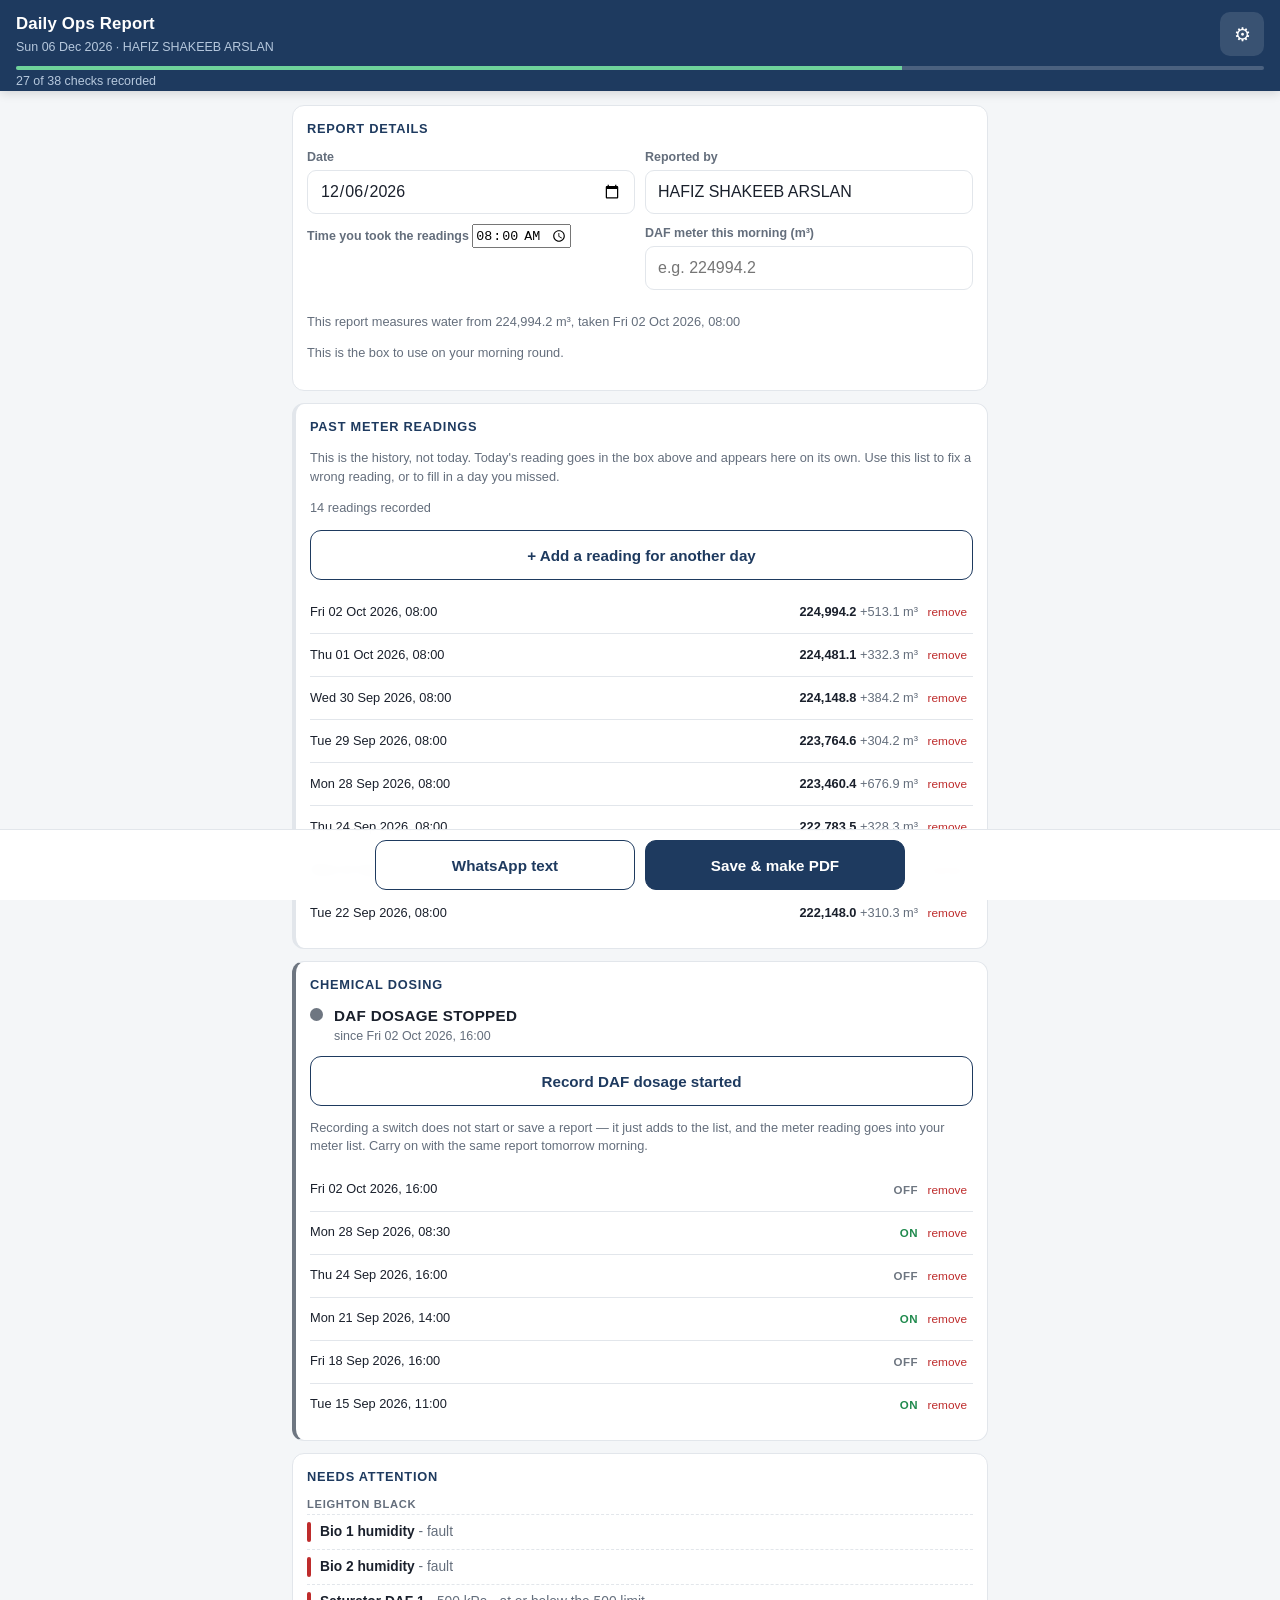
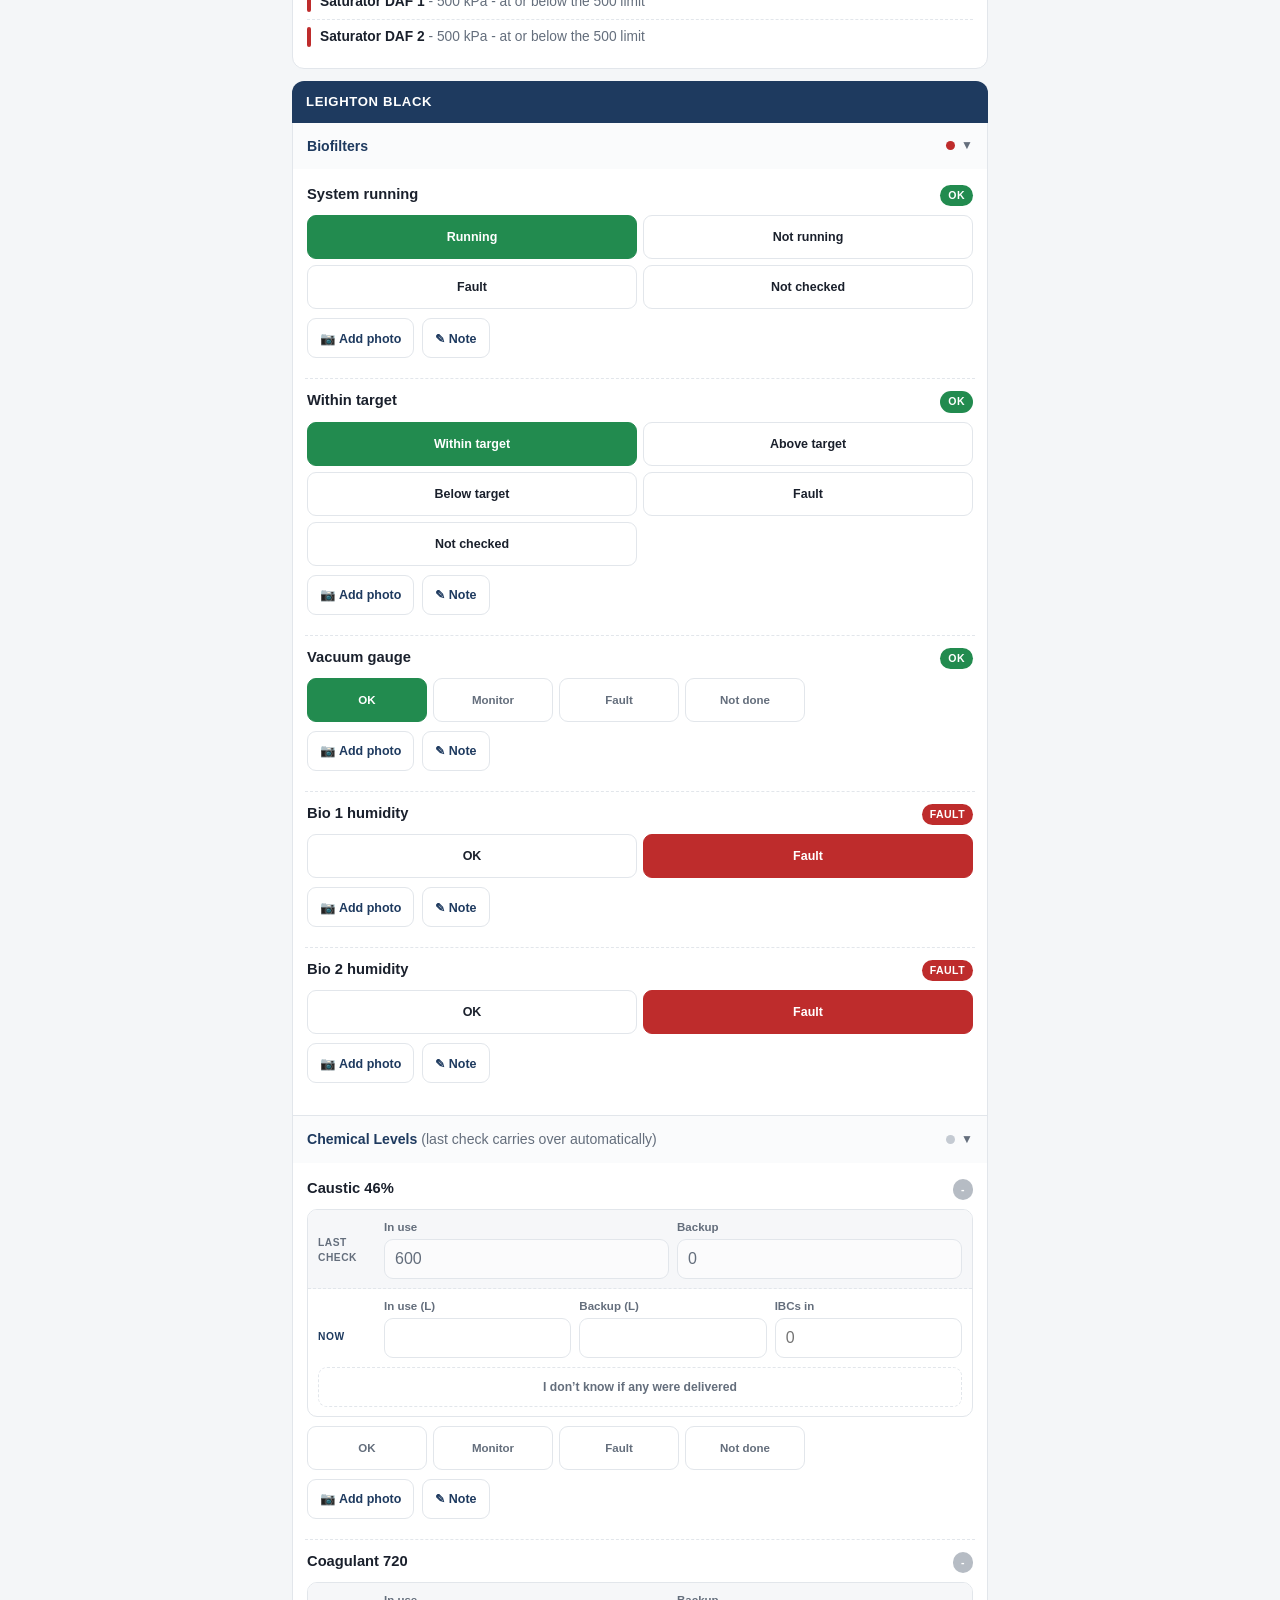
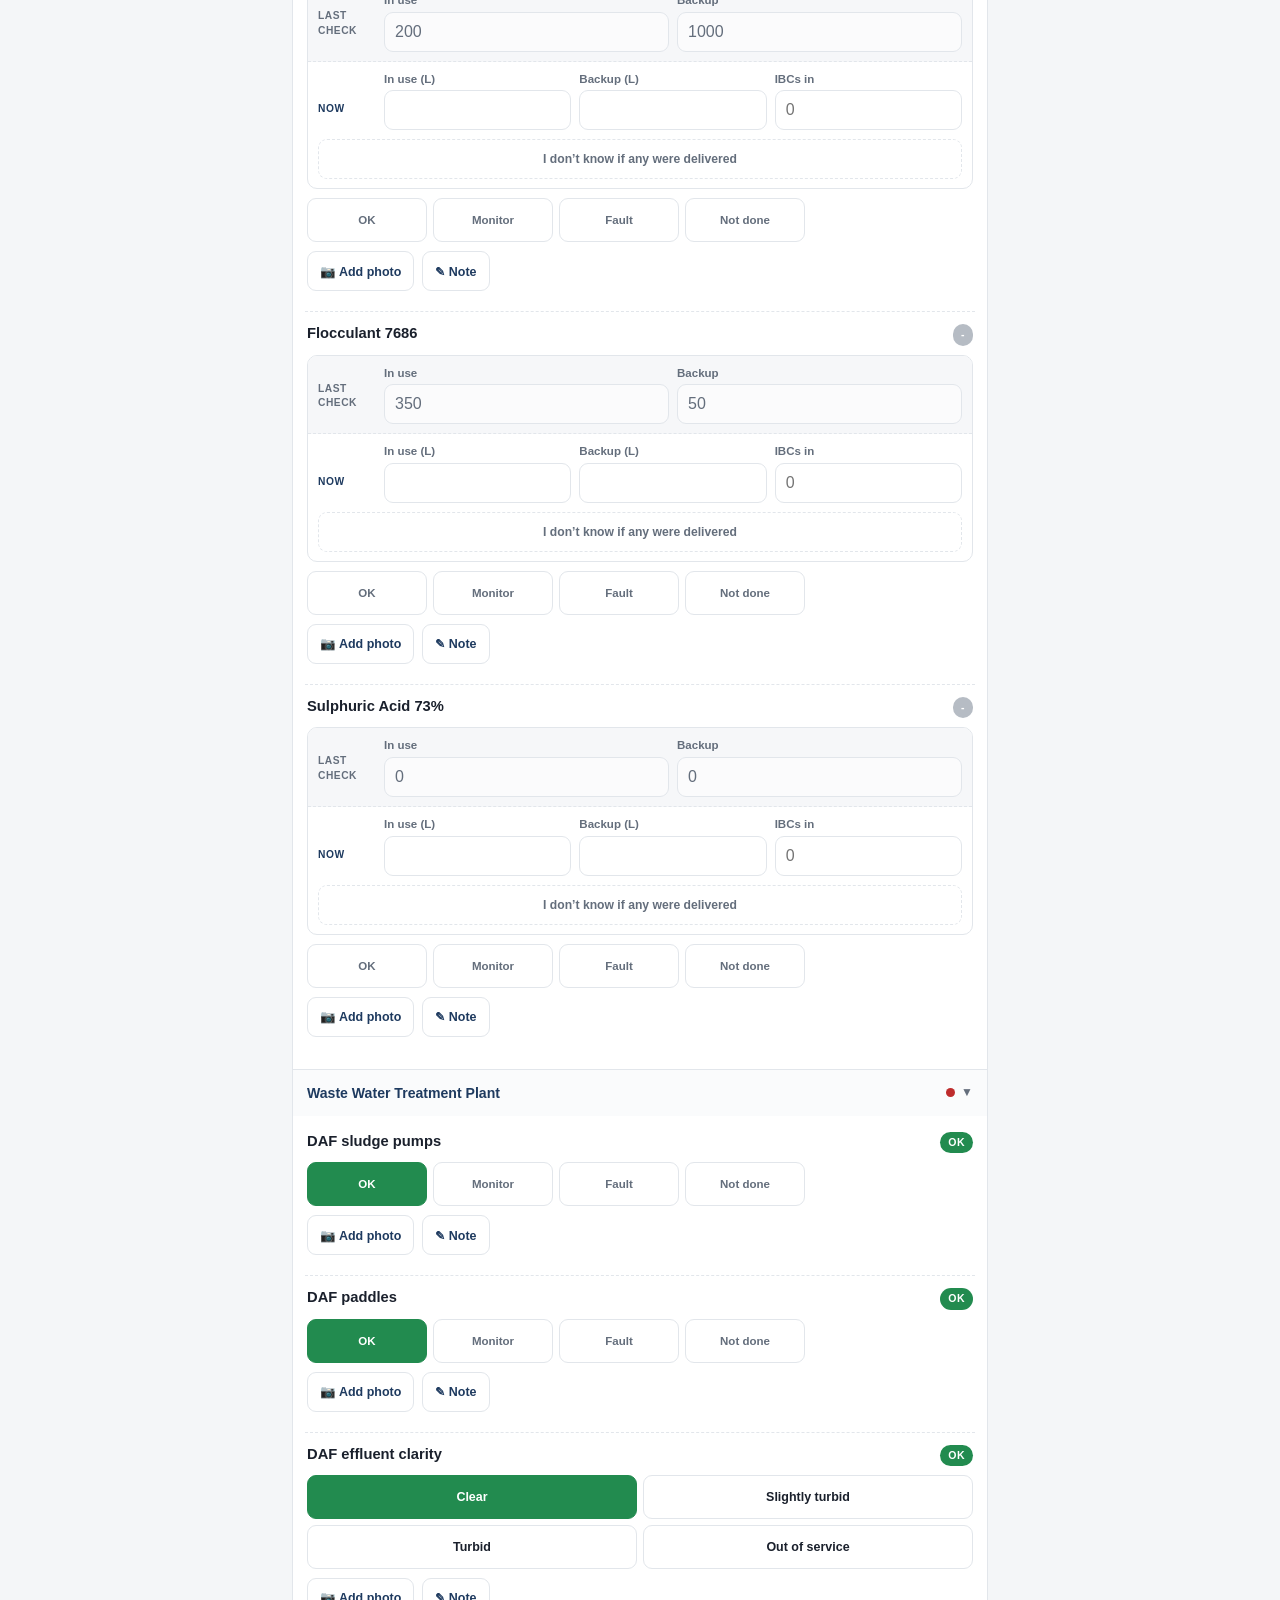
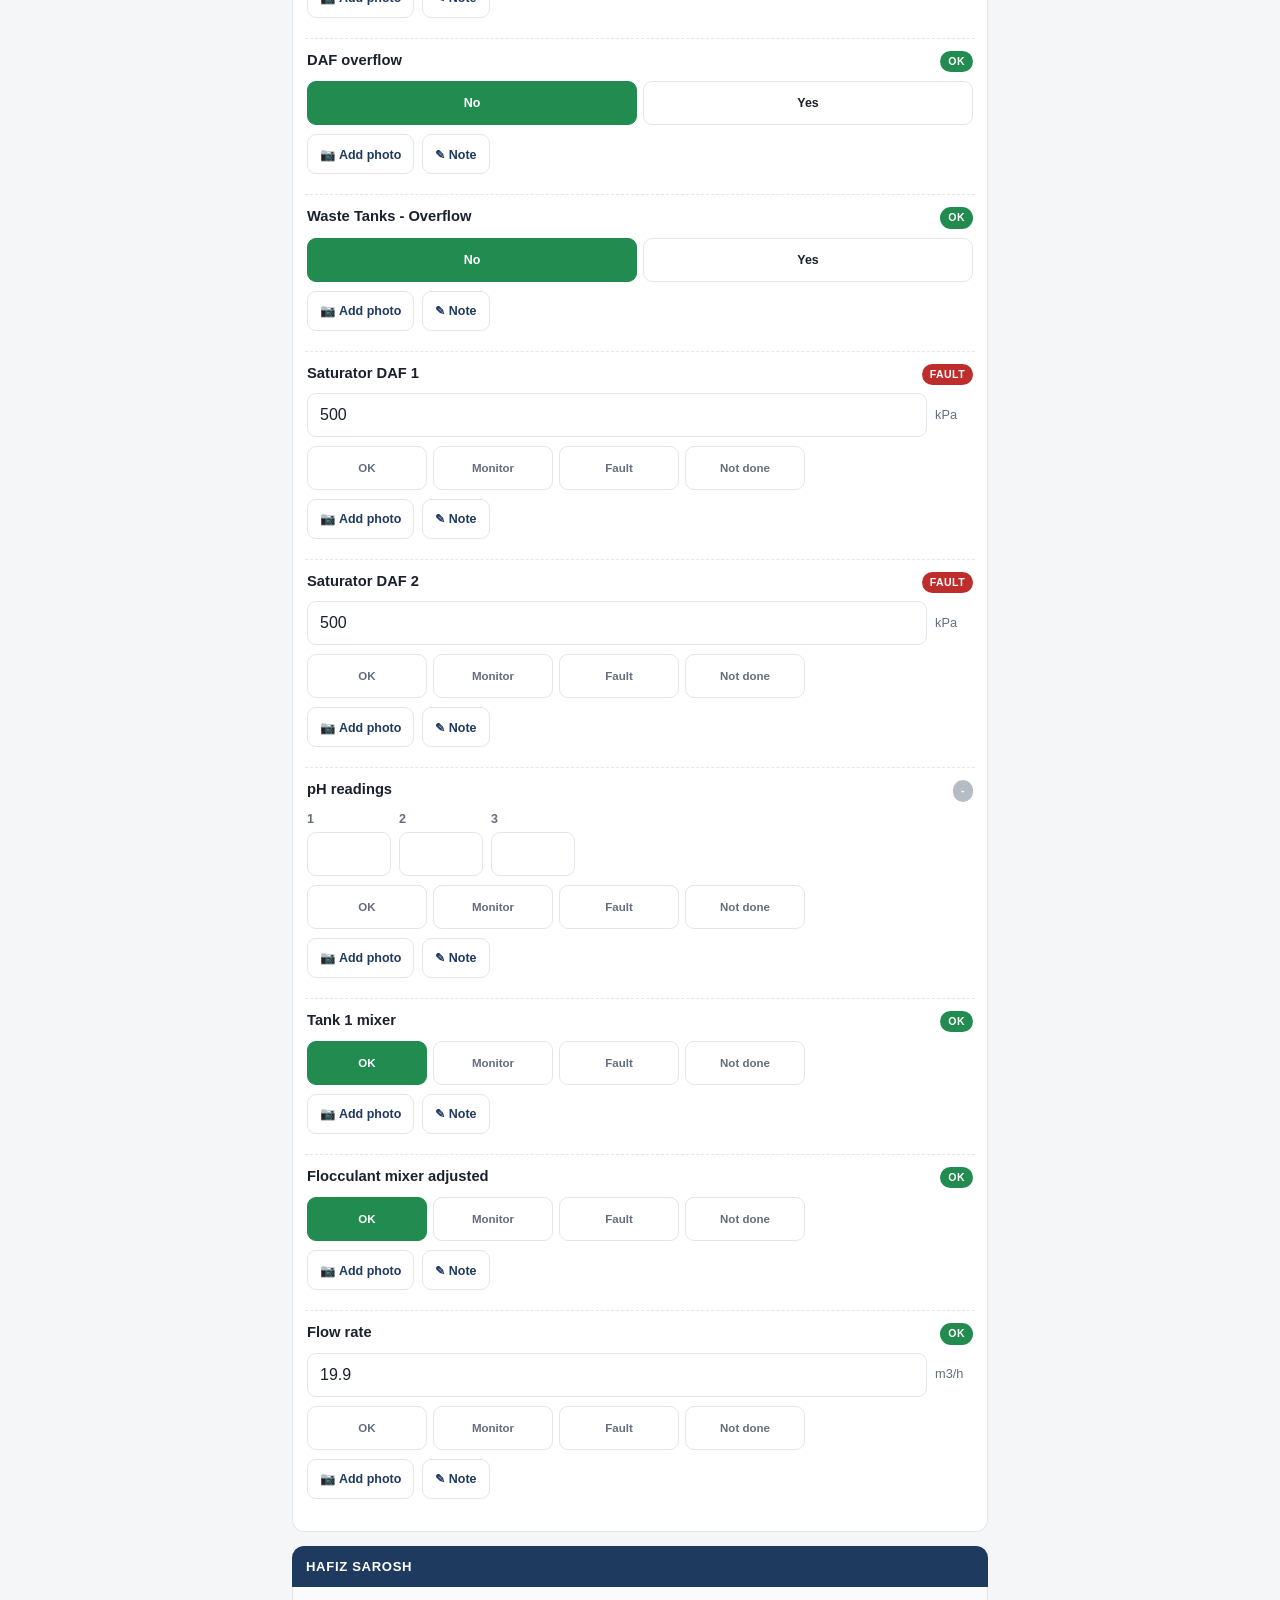
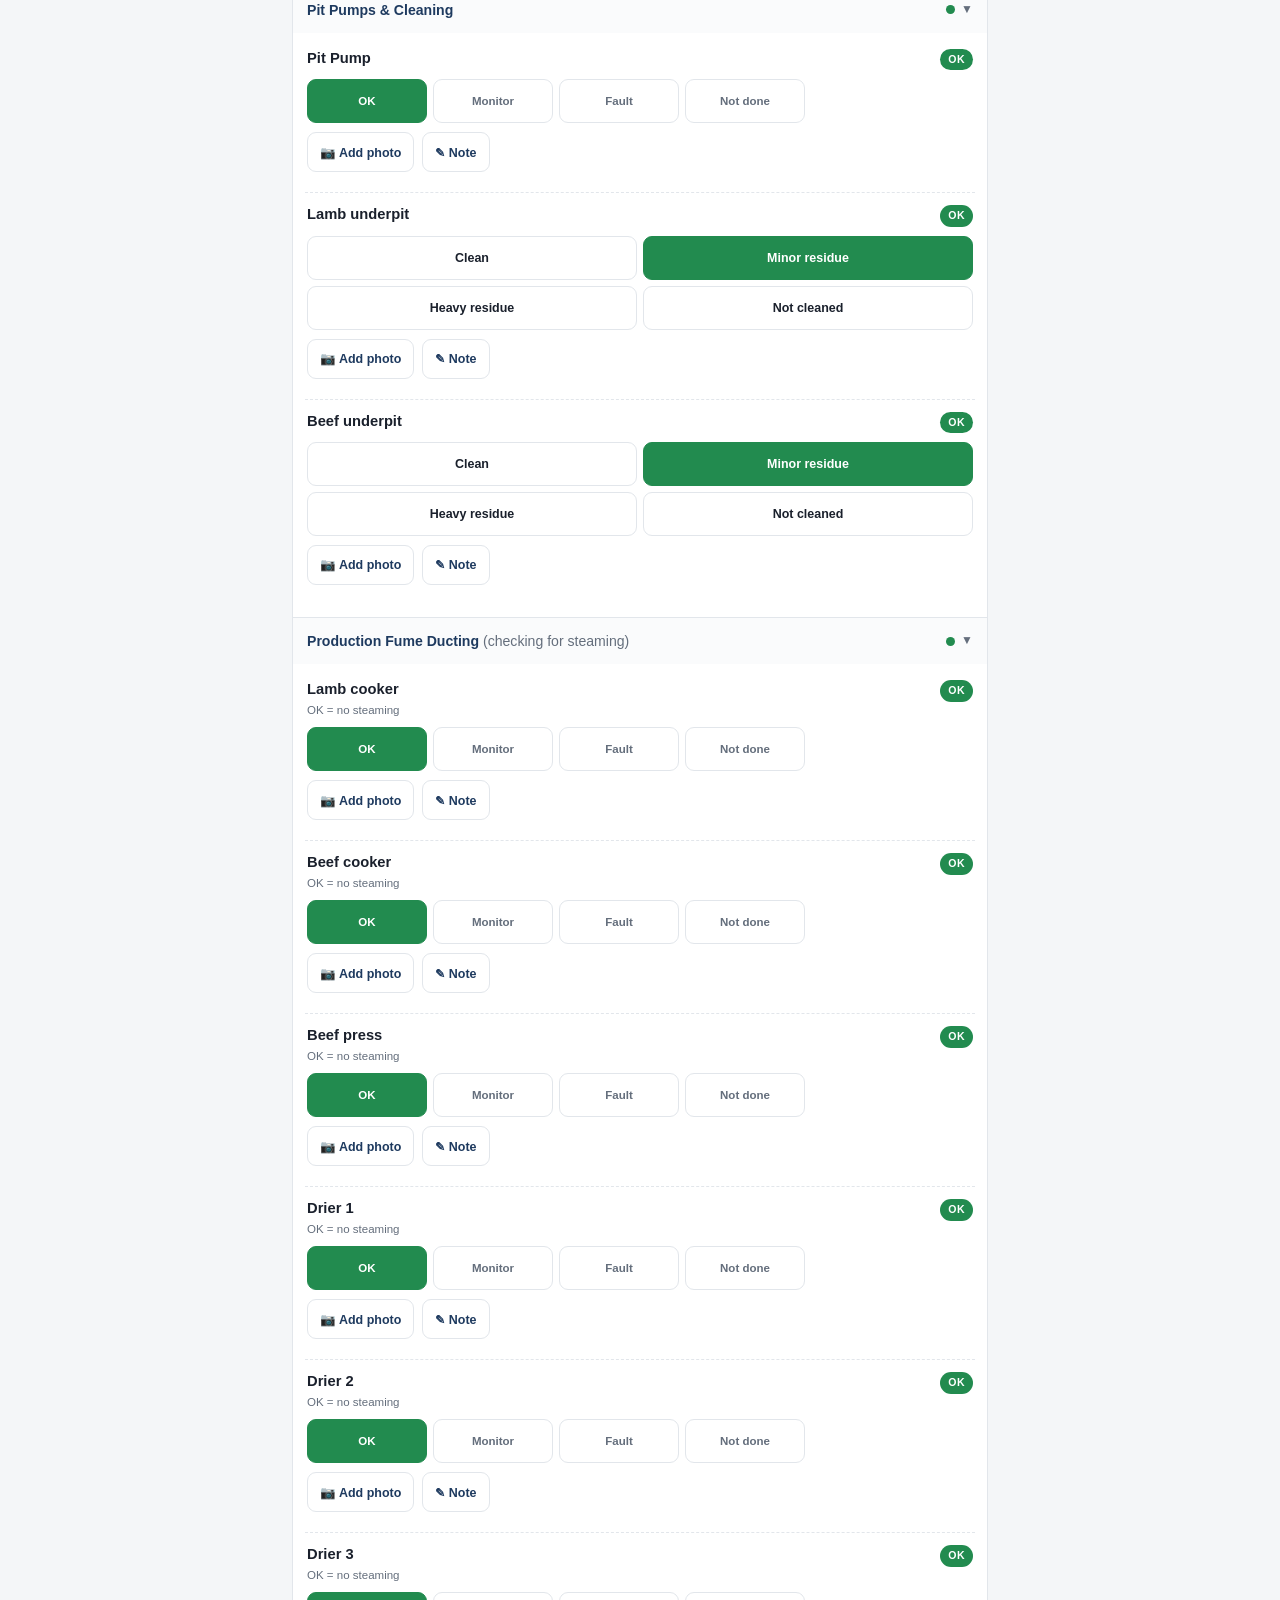
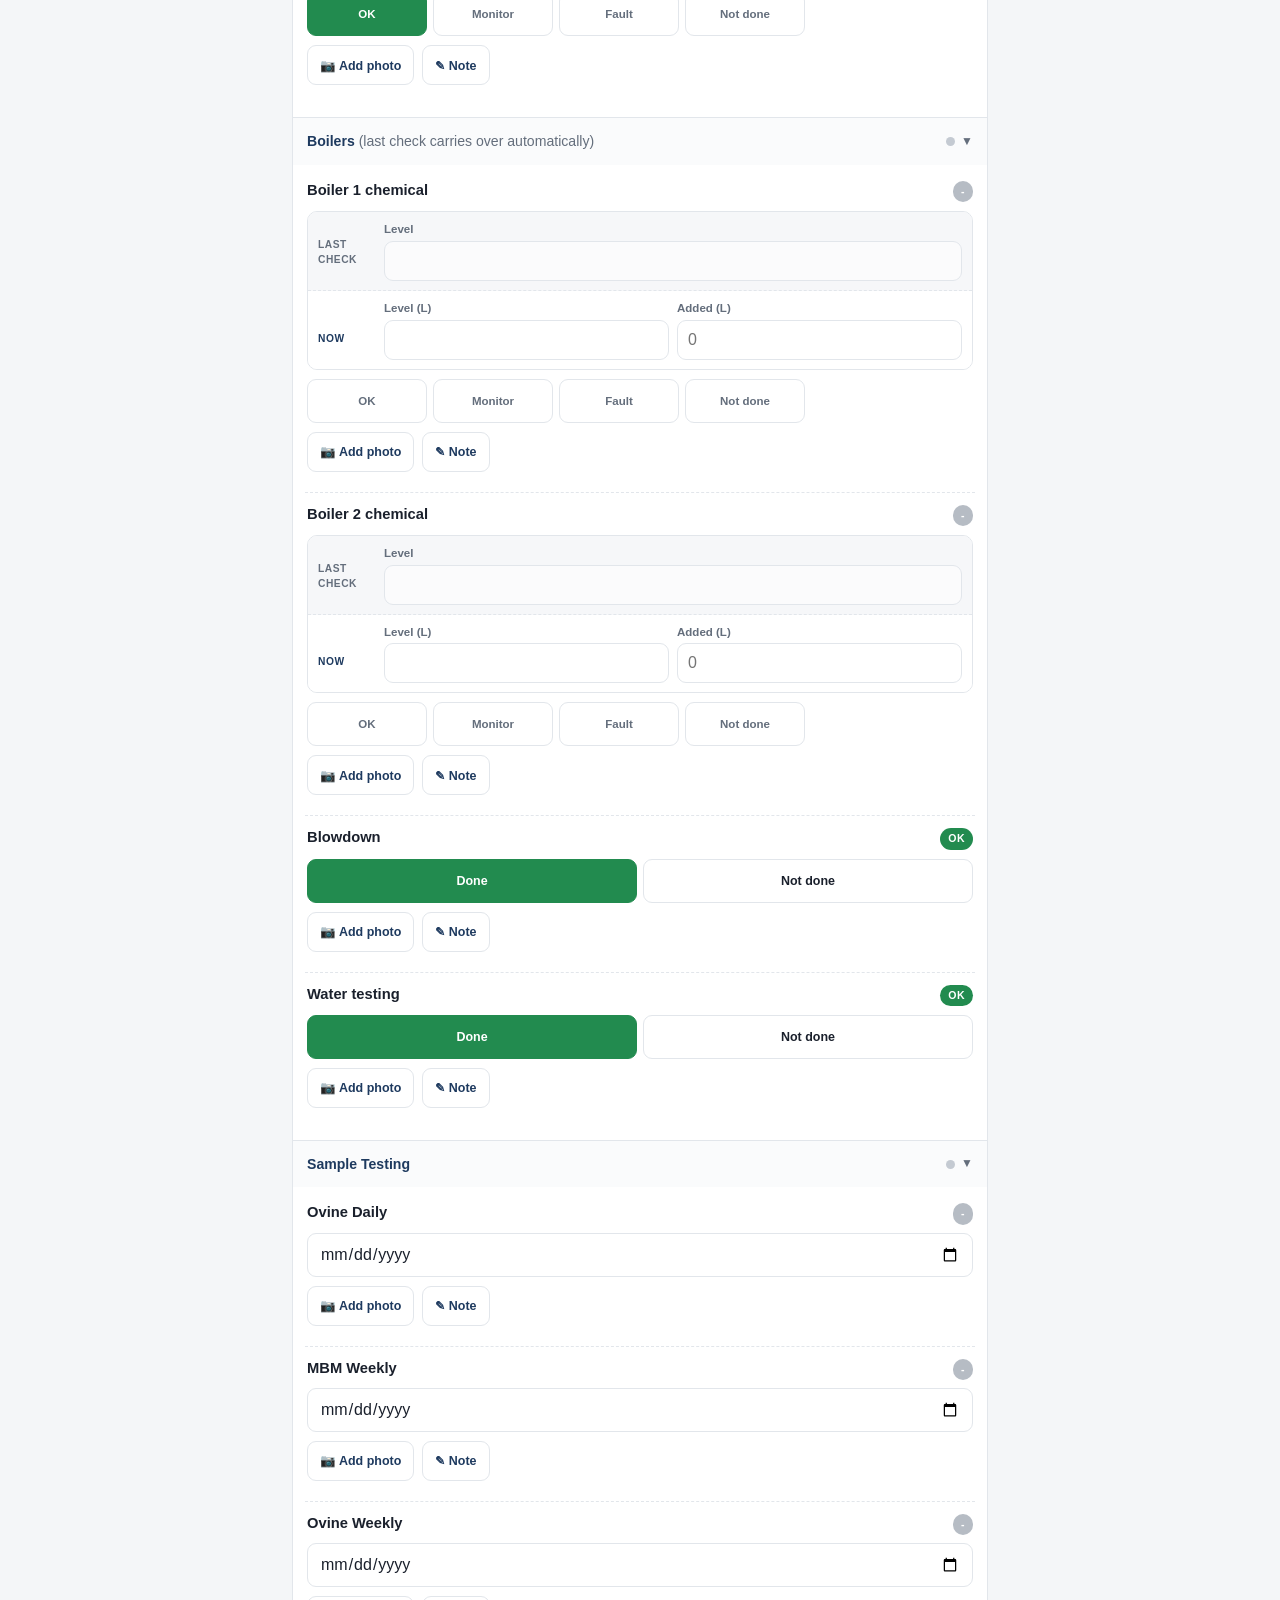
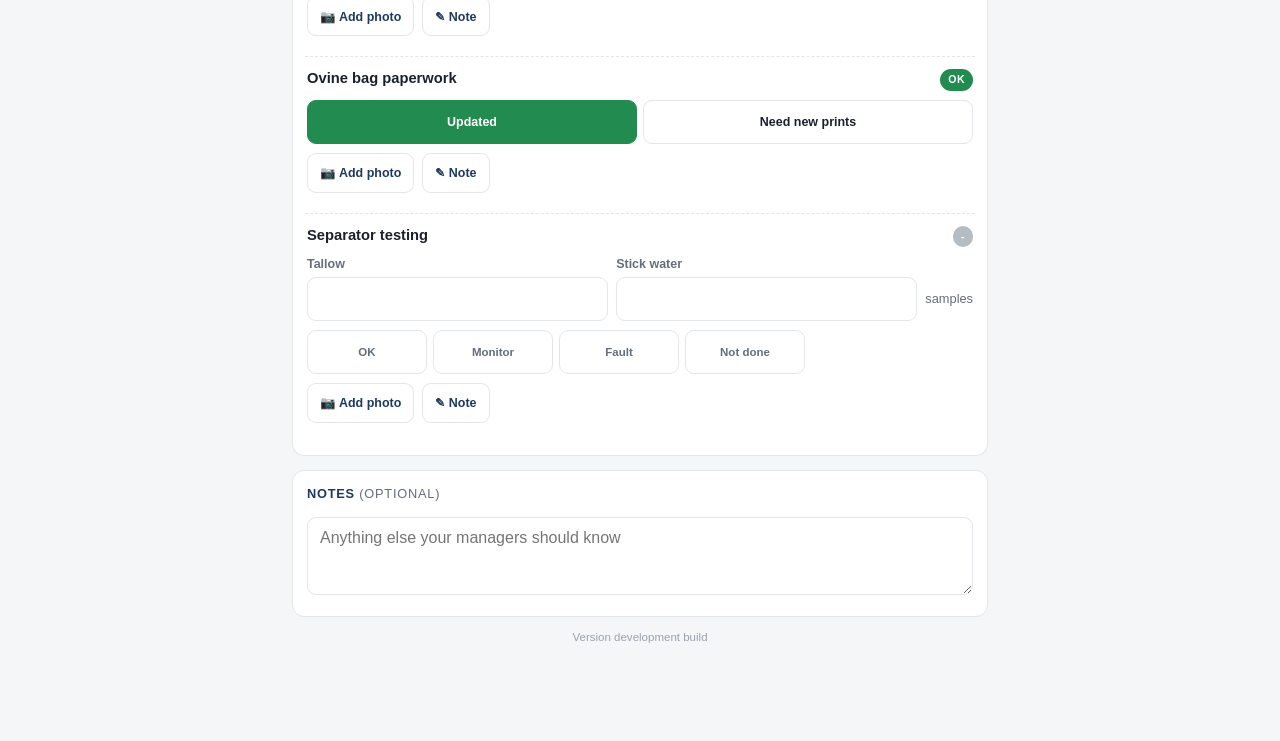
==== www/index.html @ d116b8c8 "Add files via upload" ====
<!DOCTYPE html>
<html lang="en">
<head>
<meta charset="utf-8">
<meta name="viewport" content="width=device-width, initial-scale=1, viewport-fit=cover">
<meta name="theme-color" content="#1e3a5f">
<meta name="build-id" content="__BUILD_ID__">
<title>Daily Ops Report</title>
<link rel="manifest" href="manifest.webmanifest">
<link rel="icon" href="icons/icon-192.png">
<link rel="apple-touch-icon" href="icons/icon-192.png">
<link rel="stylesheet" href="styles.css">
</head>
<body>

<header class="topbar">
  <div class="topbar-row">
    <div>
      <h1>Daily Ops Report</h1>
      <p id="topbarDate">&nbsp;</p>
    </div>
    <button id="btnSettings" class="icon-btn" aria-label="Settings">&#9881;</button>
  </div>
  <div class="progress"><div id="progressFill" class="progress-fill"></div></div>
  <p id="progressLabel" class="progress-label">&nbsp;</p>
</header>

<main>
  <!-- ---------- report details ---------- -->
  <section class="card">
    <h2>Report details</h2>
    <div class="field-grid">
      <label>Date
        <input type="date" id="fDate">
      </label>
      <label>Reported by
        <input type="text" id="fReporter" autocomplete="name">
      </label>
    </div>
    <div class="field-grid">
      <label>Time you took the readings
        <input type="time" id="fReadingTime">
      </label>
      <label>DAF meter this morning (m&sup3;)
        <input type="number" inputmode="decimal" step="any" id="fMeter" placeholder="e.g. 224994.2">
      </label>
    </div>
    <p class="muted small" id="prevMeterNote">&nbsp;</p>
    <p class="muted small">This is the box to use on your morning round.</p>
  </section>

  <!-- ---------- DAF water meter log ---------- -->
  <section class="card dosing-card" id="meterCard">
    <h2>Past meter readings</h2>
    <p class="muted small">
      This is the history, not today. Today's reading goes in the box above and
      appears here on its own. Use this list to fix a wrong reading, or to fill
      in a day you missed.
    </p>
    <p class="muted small" id="meterCount">&nbsp;</p>
    <button type="button" id="btnMeterAdd" class="btn btn-ghost full">+ Add a reading for another day</button>
    <div class="dosing-entry" id="meterEntry" hidden>
      <div class="field-grid">
        <label>Date
          <input type="date" id="meterDate">
        </label>
        <label>Time
          <input type="time" id="meterTime">
        </label>
      </div>
      <label>Meter reading (m&sup3;)
        <input type="number" inputmode="decimal" step="any" id="meterValue" placeholder="e.g. 224994.2">
      </label>
      <p class="muted small" id="meterHint">Pick the day the reading was taken.</p>
      <div class="sheet-foot">
        <button type="button" id="btnMeterCancel" class="tool-btn">Cancel</button>
        <button type="button" id="btnMeterSave" class="btn btn-primary">Save</button>
      </div>
    </div>
    <div class="dosing-list" id="meterList"></div>
  </section>

  <!-- ---------- DAF running log ---------- -->
  <section class="card dosing-card" id="dosingCard">
    <h2>Chemical dosing</h2>
    <div class="dosing-state">
      <span class="dosing-dot" id="dosingDot"></span>
      <div>
        <div class="dosing-now" id="dosingNow">Not logged yet</div>
        <div class="dosing-since muted" id="dosingSince">&nbsp;</div>
      </div>
    </div>
    <button type="button" id="btnDosingToggle" class="btn btn-ghost full">Record DAF dosage started</button>
    <p class="muted small">
      Recording a switch does not start or save a report &mdash; it just adds to
      the list, and the meter reading goes into your meter list. Carry on with
      the same report tomorrow morning.
    </p>
    <div class="dosing-entry" id="dosingEntry" hidden>
      <div class="field-grid">
        <label>Date
          <input type="date" id="dosingDate">
        </label>
        <label>Time
          <input type="time" id="dosingTime">
        </label>
      </div>
      <label>Meter reading at that moment <span class="muted">(optional)</span>
        <input type="number" inputmode="decimal" step="any" id="dosingMeter"
               placeholder="leave blank if you did not note it">
      </label>
      <p class="muted small">If you fill this in it is saved into your meter list above.</p>
      <p class="muted small" id="dosingHint">&nbsp;</p>
      <div class="sheet-foot">
        <button type="button" id="btnDosingCancel" class="tool-btn">Cancel</button>
        <button type="button" id="btnDosingSave" class="btn btn-primary">Save</button>
      </div>
    </div>
    <div class="dosing-list" id="dosingList"></div>
  </section>

  <!-- ---------- live action summary ---------- -->
  <section class="card" id="summaryCard">
    <h2>Needs attention</h2>
    <div id="summaryBody" class="summary-empty">Fill in the checklist below.</div>
  </section>

  <!-- ---------- checklist renders here ---------- -->
  <div id="checklist"></div>

  <section class="card">
    <h2>Notes <span class="muted">(optional)</span></h2>
    <textarea id="fGeneralNote" rows="3" placeholder="Anything else your managers should know"></textarea>
  </section>

  <p class="version-line">Version <span class="js-build-id">dev</span></p>

  <div class="spacer"></div>
</main>

<!-- ---------- sticky action bar ---------- -->
<nav class="actionbar">
  <button id="btnWhatsApp" class="btn btn-ghost">WhatsApp text</button>
  <button id="btnPdf" class="btn btn-primary">Save &amp; make PDF</button>
</nav>

<!-- ---------- settings sheet ---------- -->
<div id="settingsSheet" class="sheet" hidden>
  <div class="sheet-inner">
    <div class="sheet-head">
      <h2>Settings</h2>
      <button class="icon-btn" data-close-sheet>&times;</button>
    </div>

    <h2>New report</h2>
    <p class="muted small">
      Clears everything on screen so you can start again. Your name, site and
      trigger levels are kept, and reports you have already saved are not touched.
    </p>
    <button id="btnNewReport" class="btn btn-ghost full">&#10227; Start a new report</button>

    <hr>
    <h2>Trigger levels</h2>
    <p class="muted small">
      Set the numbers that decide when an item is flagged. Anything at or past the
      <strong>Fault</strong> figure is reported as a fault; anything at or past
      <strong>Monitor</strong> is reported as needing a watch.
    </p>
    <div id="thresholdForm"></div>
    <div class="sheet-foot">
      <button id="btnResetThresholds" class="btn btn-ghost">Reset to defaults</button>
      <button class="btn btn-primary" data-close-sheet>Done</button>
    </div>
    <hr>
    <h2>Average usage</h2>
    <p class="muted small">
      How far back to look when working out average daily use. Reports older than
      this are ignored. Because a report can cover several days &mdash; a weekend
      or a few days off &mdash; the average may end up covering slightly more days
      than this number.
    </p>
    <label>Look back this many days
      <input type="number" id="fAvgWindow" inputmode="numeric" step="1" min="1" placeholder="14">
    </label>

    <hr>
    <h2>Backup &amp; moving between devices</h2>
    <p class="muted small">
      Each device keeps its own copy &mdash; your phone and your PC do not talk to
      each other. Save a backup file here and load it on the other device to bring
      them together. Readings and dosing times from both are combined; where the
      same morning exists on both, the one saved later is kept. Photos are not
      included.
    </p>
    <p class="muted small">
      <strong>This is also your only backup.</strong> Save one now and again &mdash;
      if the phone is lost or cleared, everything goes with it.
    </p>
    <div class="sheet-foot">
      <button id="btnBackupExport" class="btn btn-ghost">Save a backup</button>
      <button id="btnBackupImport" class="btn btn-ghost">Load a backup</button>
    </div>
    <input type="file" id="backupInput" accept=".json,application/json" hidden>

    <hr>
    <h2>App version</h2>
    <p class="muted small">
      Running version <span class="js-build-id">dev</span>. If the version here does not
      match what you uploaded, tap below &mdash; the phone can hold on to the old
      copy otherwise.
    </p>
    <button id="btnCheckUpdate" class="btn btn-ghost full">&#10227; Check for an update</button>

    <hr>
    <h2>Where the water speed comes from</h2>
    <p class="muted small">
      The speed is averaged over past days where the dosing ran right through
      the whole period between two meter readings. Only those days can be
      measured exactly, so only those are used.
    </p>
    <div id="flowDetail"></div>

    <hr>
    <h2>Every dosing entry</h2>
    <p class="muted small">
      The full list, newest first. An extra entry in the middle of a day stops
      that day counting towards the speed above. Remove any wrong ones from the
      Chemical dosing card on the main screen.
    </p>
    <div id="dosingAudit"></div>
    <p class="muted small">
      Deleting <strong>every</strong> entry and reopening the app brings back the
      seven times recorded on paper.
    </p>

    <hr>
    <h2>Recorded readings and reports</h2>
    <p class="muted small">
      Puts back everything written down before the app existed &mdash; the meter
      readings <em>and</em> the reports for 11 Sep to 2 Oct 2026. Use this if the
      water speed looks wrong, or if the panel above says
      <strong>meter reading missing</strong> for any of those days. Anything
      saved for those dates is replaced; other dates are untouched.
    </p>
    <button id="btnMeterRestore" class="btn btn-ghost full">&#10227; Put back the recorded readings and reports</button>

    <hr>
    <h2>Saved reports</h2>
    <div id="historyList" class="history"></div>
    <hr>
    <h2>Company name</h2>
    <input type="text" id="fSite" placeholder="Shown in the PDF header">

    <hr>
    <h2>Report number prefix</h2>
    <p class="muted small">Used for the reference on each report, e.g. ATP-DOR-2026-09-28.</p>
    <input type="text" id="fPrefix" placeholder="ATP-DOR">

    <hr>
    <h2>Company logo</h2>
    <p class="muted small">Appears at the top of every PDF. Pick it once and it is remembered.</p>
    <div class="logo-row">
      <div class="logo-preview" id="logoPreview"><span class="muted small">No logo</span></div>
      <div class="logo-actions">
        <button type="button" id="btnLogoPick" class="tool-btn">Choose image</button>
        <button type="button" id="btnLogoClear" class="tool-btn">Remove</button>
      </div>
    </div>
    <input type="file" accept="image/*" id="logoInput" hidden>

    <hr>
    <h2>About</h2>
    <p class="muted small">
      Version <strong class="js-build-id">dev</strong><br>
      If you have just uploaded an update and this number has not changed, use
      <strong>Check for an update</strong> above.
    </p>
  </div>
</div>

<!-- ---------- whatsapp sheet ---------- -->
<div id="waSheet" class="sheet" hidden>
  <div class="sheet-inner">
    <div class="sheet-head">
      <h2>WhatsApp messages</h2>
      <button class="icon-btn" data-close-sheet>&times;</button>
    </div>
    <p class="muted small">Send these as two separate messages so neither gets cut off by
      &ldquo;Read more&rdquo;.</p>
    <div id="waBody"></div>
  </div>
</div>

<div id="toast" class="toast" hidden></div>

<script src="config.js"></script>
<script src="pdf.js"></script>
<script src="report.js"></script>
<script src="app.js"></script>
</body>
</html>
---- www/styles.css ----
:root {
  --navy: #1e3a5f;
  --navy-dark: #162d4a;
  --ink: #1a202c;
  --slate: #646e7c;
  --line: #e2e6eb;
  --bg: #f4f6f8;
  --card: #ffffff;
  --ok: #228b4f;
  --watch: #c98a04;
  --fault: #be2c2c;
  --todo: #6e7681;
  --radius: 12px;
  --tap: 44px;
}

* { box-sizing: border-box; -webkit-tap-highlight-color: transparent; }

html, body {
  margin: 0;
  background: var(--bg);
  color: var(--ink);
  font-family: -apple-system, BlinkMacSystemFont, "Segoe UI", Roboto, "Helvetica Neue", Arial, sans-serif;
  font-size: 16px;
  line-height: 1.45;
}

/* ---------------- top bar ---------------- */
.topbar {
  position: sticky;
  top: 0;
  z-index: 40;
  background: var(--navy);
  color: #fff;
  padding: calc(env(safe-area-inset-top, 0px) + 12px) 16px 0;
  box-shadow: 0 2px 10px rgba(0,0,0,.14);
}
.topbar-row { display: flex; align-items: flex-start; justify-content: space-between; gap: 12px; }
.topbar h1 { margin: 0; font-size: 1.05rem; font-weight: 700; letter-spacing: .01em; }
.topbar p { margin: 2px 0 0; font-size: .78rem; color: #b6c8dd; }

.icon-btn {
  background: rgba(255,255,255,.12);
  border: 0;
  color: #fff;
  width: var(--tap);
  height: var(--tap);
  min-width: var(--tap);
  border-radius: 10px;
  font-size: 1.2rem;
  cursor: pointer;
}
.icon-btn:active { background: rgba(255,255,255,.24); }

.progress { height: 4px; background: rgba(255,255,255,.2); border-radius: 3px; margin-top: 10px; overflow: hidden; }
.progress-fill { height: 100%; width: 0; background: #6fd39b; transition: width .25s ease; }
.progress-label { margin: 4px 0 8px; font-size: .7rem; color: #b6c8dd; }

/* ---------------- layout ---------------- */
main { padding: 14px 12px 0; max-width: 720px; margin: 0 auto; }
.spacer { height: 96px; }

.card {
  background: var(--card);
  border: 1px solid var(--line);
  border-radius: var(--radius);
  padding: 14px;
  margin-bottom: 12px;
}
.card > h2 {
  margin: 0 0 10px;
  font-size: .8rem;
  text-transform: uppercase;
  letter-spacing: .06em;
  color: var(--navy);
  font-weight: 700;
}
.muted { color: var(--slate); font-weight: 400; }
.small { font-size: .8rem; }

label { display: block; font-size: .78rem; color: var(--slate); font-weight: 600; margin-bottom: 10px; }
input[type=text], input[type=date], input[type=number], select, textarea {
  width: 100%;
  margin-top: 4px;
  padding: 11px 12px;
  border: 1px solid var(--line);
  border-radius: 9px;
  font-size: 1rem;
  font-family: inherit;
  color: var(--ink);
  background: #fff;
  min-height: var(--tap);
}
textarea { min-height: 72px; resize: vertical; }
input:focus, select:focus, textarea:focus { outline: 2px solid #9db8d8; outline-offset: 1px; border-color: var(--navy); }
.field-grid { display: grid; grid-template-columns: 1fr 1fr; gap: 10px; }

/* ---------------- section / group ---------------- */
.section-head {
  background: var(--navy);
  color: #fff;
  border-radius: var(--radius) var(--radius) 0 0;
  padding: 11px 14px;
  font-size: .82rem;
  font-weight: 700;
  letter-spacing: .05em;
  text-transform: uppercase;
  margin-top: 4px;
}
.section-body {
  background: var(--card);
  border: 1px solid var(--line);
  border-top: 0;
  border-radius: 0 0 var(--radius) var(--radius);
  margin-bottom: 14px;
  overflow: hidden;
}
.group { border-top: 1px solid var(--line); }
.group:first-child { border-top: 0; }
.group-head {
  width: 100%;
  display: flex;
  align-items: center;
  justify-content: space-between;
  gap: 10px;
  background: #fafbfc;
  border: 0;
  padding: 13px 14px;
  font: inherit;
  font-weight: 700;
  font-size: .88rem;
  color: var(--navy);
  text-align: left;
  cursor: pointer;
  min-height: var(--tap);
}
.group-head .chev { color: var(--slate); font-size: .75rem; }
.group-meta { display: flex; align-items: center; gap: 6px; }
.dot { width: 9px; height: 9px; border-radius: 50%; display: inline-block; }
.dot.ok { background: var(--ok); }
.dot.watch { background: var(--watch); }
.dot.fault { background: var(--fault); }
.dot.todo, .dot.blank { background: #c4cad2; }
.group-items { padding: 4px 12px 12px; }
.group[data-collapsed="true"] .group-items { display: none; }

/* ---------------- item row ---------------- */
.item { padding: 11px 2px; border-top: 1px dashed var(--line); }
.item:first-child { border-top: 0; }
.item-top { display: flex; align-items: baseline; justify-content: space-between; gap: 10px; }
.item-label { font-size: .92rem; font-weight: 600; }
.item-hint { font-size: .72rem; color: var(--slate); margin-top: 1px; }
.item-value { font-size: .78rem; color: var(--slate); white-space: nowrap; }

.statusrow { display: grid; grid-template-columns: repeat(4, 1fr); gap: 6px; margin-top: 9px; }
.sbtn {
  border: 1.5px solid var(--line);
  background: #fff;
  border-radius: 9px;
  padding: 9px 2px;
  font-size: .72rem;
  font-weight: 700;
  color: var(--slate);
  cursor: pointer;
  min-height: var(--tap);
  font-family: inherit;
}
.sbtn[aria-pressed="true"].ok    { background: var(--ok);    border-color: var(--ok);    color: #fff; }
.sbtn[aria-pressed="true"].watch { background: var(--watch); border-color: var(--watch); color: #fff; }
.sbtn[aria-pressed="true"].fault { background: var(--fault); border-color: var(--fault); color: #fff; }
.sbtn[aria-pressed="true"].todo  { background: var(--todo);  border-color: var(--todo);  color: #fff; }

.numrow { display: flex; gap: 8px; margin-top: 8px; align-items: center; }
.numrow input { margin-top: 0; }
.numrow .unit { font-size: .8rem; color: var(--slate); min-width: 38px; }
.pairgrid { display: grid; grid-template-columns: 1fr 1fr; gap: 8px; margin-top: 8px; }
.pairgrid.with-ibc { grid-template-columns: 1fr 1fr .72fr; }
.pairgrid label { margin-bottom: 0; }

/* yesterday / today tank levels */
.stockblock { margin-top: 9px; border: 1px solid var(--line); border-radius: 10px; overflow: hidden; }
.stockrow { display: flex; gap: 8px; align-items: flex-end; padding: 9px 10px; }
.stockrow.yesterday { background: #f6f7f9; border-bottom: 1px dashed var(--line); }
.stockrow.today { background: #fff; }
.stockrow label { margin-bottom: 0; flex: 1 1 0; min-width: 0; font-size: .72rem; }
.stockrow input { margin-top: 3px; padding: 9px 10px; min-height: 40px; }
.stockrow.yesterday input { background: #fbfbfc; color: var(--slate); }
.stocktag {
  flex: 0 0 58px;
  font-size: .64rem;
  font-weight: 800;
  letter-spacing: .05em;
  text-transform: uppercase;
  color: var(--slate);
  padding-bottom: 13px;
}
.stockrow.today .stocktag { color: var(--navy); }

/* company logo picker */
.logo-row { display: flex; gap: 12px; align-items: center; margin-top: 8px; }
.logo-preview {
  width: 84px; height: 84px;
  border: 1px solid var(--line);
  border-radius: 10px;
  background: #fff;
  display: flex; align-items: center; justify-content: center;
  overflow: hidden;
  flex: 0 0 84px;
}
.logo-preview img { max-width: 100%; max-height: 100%; object-fit: contain; }
.logo-actions { display: flex; flex-direction: column; gap: 8px; }

/* several small readings on one line (pH 1/2/3, separator counts) */
.multirow { display: flex; gap: 8px; margin-top: 8px; align-items: flex-end; flex-wrap: wrap; }
.multirow label { margin-bottom: 0; flex: 1 1 0; min-width: 62px; }
.multirow.narrow label { flex: 0 1 84px; }
.multirow .unit { font-size: .8rem; color: var(--slate); padding-bottom: 12px; }

/* the stock sum, shown the same way it prints on the PDF */
.usage { margin-top: 9px; }
.sumbox {
  background: #eef4fb;
  border: 1px solid #b0c6dd;
  border-radius: 10px;
  padding: 10px 12px;
  color: #17365d;
}
.sumrow { display: flex; justify-content: space-between; gap: 10px; align-items: baseline; padding: 3px 0; font-size: .84rem; }
.sumrow em { font-style: normal; color: #5c7a9e; font-size: .78rem; }
.sumrow strong { font-variant-numeric: tabular-nums; }
.sumrow.total {
  border-top: 1px solid #b0c6dd;
  margin-top: 5px;
  padding-top: 7px;
  font-size: .95rem;
  font-weight: 700;
}
.sumrow.total strong { font-size: 1.02rem; }
.sumfoot { margin-top: 6px; font-size: .76rem; color: #4c6a8e; }

/* "I don't know if any were delivered" */
.stockrow.unsure { padding-top: 0; }
.unsure-btn {
  width: 100%;
  border: 1.5px dashed var(--line);
  background: #fff;
  border-radius: 9px;
  padding: 9px 10px;
  font-size: .76rem;
  font-weight: 600;
  color: var(--slate);
  font-family: inherit;
  cursor: pointer;
  min-height: 40px;
}
.unsure-btn[aria-pressed="true"] {
  background: #fff8e6;
  border-color: var(--watch);
  border-style: solid;
  color: #8a6100;
}

/* named options, e.g. clarity and cleanliness grades */
.choicerow { display: grid; grid-template-columns: 1fr 1fr; gap: 6px; margin-top: 9px; }
.cbtn {
  border: 1.5px solid var(--line);
  background: #fff;
  border-radius: 9px;
  padding: 9px 6px;
  font-size: .78rem;
  font-weight: 600;
  color: var(--ink);
  cursor: pointer;
  min-height: var(--tap);
  font-family: inherit;
  text-align: center;
}
.cbtn[aria-pressed="true"] { color: #fff; font-weight: 700; }
.cbtn[aria-pressed="true"].ok    { background: var(--ok);    border-color: var(--ok); }
.cbtn[aria-pressed="true"].watch { background: var(--watch); border-color: var(--watch); }
.cbtn[aria-pressed="true"].fault { background: var(--fault); border-color: var(--fault); }
.cbtn[aria-pressed="true"].todo  { background: var(--todo);  border-color: var(--todo); }

.btn.full { width: 100%; flex: none; }

.pill {
  display: inline-block;
  padding: 3px 8px;
  border-radius: 20px;
  font-size: .66rem;
  font-weight: 800;
  letter-spacing: .04em;
  color: #fff;
  text-transform: uppercase;
}
.pill.ok { background: var(--ok); }
.pill.watch { background: var(--watch); }
.pill.fault { background: var(--fault); }
.pill.todo { background: var(--todo); }
.pill.blank { background: #b6bcc4; }

/* ---------------- photos ---------------- */
.item-tools { display: flex; gap: 8px; margin-top: 9px; flex-wrap: wrap; }
.tool-btn {
  border: 1.5px solid var(--line);
  background: #fff;
  border-radius: 9px;
  padding: 8px 12px;
  font-size: .78rem;
  font-weight: 600;
  color: var(--navy);
  cursor: pointer;
  min-height: 40px;
  font-family: inherit;
}
.tool-btn:active { background: #eef2f6; }
.thumbs { display: flex; gap: 8px; flex-wrap: wrap; margin-top: 9px; }
.thumb { position: relative; width: 74px; height: 74px; border-radius: 9px; overflow: hidden; border: 1px solid var(--line); }
.thumb img { width: 100%; height: 100%; object-fit: cover; display: block; }
.thumb button {
  position: absolute; top: 2px; right: 2px;
  width: 24px; height: 24px; border-radius: 50%;
  border: 0; background: rgba(0,0,0,.66); color: #fff;
  font-size: .8rem; line-height: 1; cursor: pointer;
}
.note-input { margin-top: 8px; }
.note-input input { margin-top: 0; }

/* ---------------- DAF running log ---------------- */
.dosing-card { border-left: 4px solid var(--line); }
.dosing-card.running { border-left-color: var(--ok); }
.dosing-card.stopped { border-left-color: var(--todo); }
.dosing-state { display: flex; gap: 11px; align-items: flex-start; margin-bottom: 11px; }
.dosing-dot { width: 13px; height: 13px; border-radius: 50%; background: #c4cad2; margin-top: 3px; flex: 0 0 13px; }
.dosing-card.running .dosing-dot { background: var(--ok); box-shadow: 0 0 0 3px rgba(34,139,79,.18); }
.dosing-card.stopped .dosing-dot { background: var(--todo); }
.dosing-now { font-weight: 700; font-size: .95rem; letter-spacing: .02em; }
.dosing-since { font-size: .78rem; }
.dosing-entry { margin-top: 11px; padding-top: 11px; border-top: 1px dashed var(--line); }
.dosing-list { margin-top: 11px; }
.dosing-row { display: flex; justify-content: space-between; gap: 10px; align-items: center;
  border-top: 1px solid var(--line); padding: 8px 0; font-size: .8rem; }
.dosing-row:first-child { border-top: 0; }
.dosing-row .dosing-when { color: var(--ink); }
.dosing-row .dosing-what { font-weight: 700; font-size: .72rem; letter-spacing: .04em; text-transform: uppercase; }
.dosing-row .dosing-what.on { color: var(--ok); }
.dosing-row .dosing-what.off { color: var(--todo); }
.dosing-del { border: 0; background: none; color: var(--fault); font-size: .74rem; cursor: pointer; padding: 6px; }

/* ---------------- summary ---------------- */
.summary-empty { font-size: .85rem; color: var(--slate); }
.sum-item { display: flex; gap: 9px; align-items: flex-start; padding: 7px 0; border-top: 1px dashed var(--line); font-size: .86rem; }
.sum-item:first-child { border-top: 0; }
.sum-item .bar { width: 4px; align-self: stretch; border-radius: 3px; flex: 0 0 4px; min-height: 20px; }
.sum-item .bar.fault { background: var(--fault); }
.sum-item .bar.watch { background: var(--watch); }
.sum-item .bar.todo { background: var(--todo); }
.sum-owner { font-size: .7rem; text-transform: uppercase; letter-spacing: .06em; color: var(--slate); font-weight: 800; margin: 10px 0 2px; }
.sum-reason { color: var(--slate); }

/* ---------------- action bar ---------------- */
.actionbar {
  position: fixed;
  left: 0; right: 0; bottom: 0;
  z-index: 40;
  display: flex;
  gap: 10px;
  padding: 10px 12px calc(env(safe-area-inset-bottom, 0px) + 10px);
  background: rgba(255,255,255,.97);
  border-top: 1px solid var(--line);
  backdrop-filter: blur(6px);
}
.btn {
  flex: 1;
  min-height: 50px;
  border-radius: 11px;
  border: 1.5px solid var(--navy);
  font-size: .95rem;
  font-weight: 700;
  font-family: inherit;
  cursor: pointer;
}
.btn-primary { background: var(--navy); color: #fff; }
.btn-primary:active { background: var(--navy-dark); }
.btn-ghost { background: #fff; color: var(--navy); }
.btn:disabled { opacity: .55; }

/* ---------------- sheets ---------------- */
/* The [hidden] rule MUST stay more specific than the .sheet display rule,
   otherwise display:flex overrides the hidden attribute and the popup is
   stuck open with no way to dismiss it. */
.sheet[hidden] {
  display: none;
}
.sheet {
  position: fixed;
  inset: 0;
  z-index: 60;
  display: flex;
  align-items: flex-end;
  background: rgba(16, 24, 36, 0);
  transition: background .22s ease;
}
.sheet.is-open {
  background: rgba(16, 24, 36, .5);
}
.sheet-inner {
  background: #fff;
  width: 100%;
  max-height: 92vh;
  overflow-y: auto;
  overscroll-behavior: contain;   /* scrolling the sheet must not move the page */
  -webkit-overflow-scrolling: touch;
  border-radius: 16px 16px 0 0;
  padding: 16px 16px calc(env(safe-area-inset-bottom, 0px) + 20px);
  max-width: 720px;
  margin: 0 auto;
  transform: translateY(14px);
  opacity: .6;
  transition: transform .24s cubic-bezier(.22, .68, .35, 1), opacity .2s ease;
}
.sheet.is-open .sheet-inner {
  transform: translateY(0);
  opacity: 1;
}
.sheet-head { display: flex; align-items: center; justify-content: space-between; position: sticky; top: -16px; background: #fff; padding: 6px 0 10px; }
.sheet-head h2 { margin: 0; font-size: 1rem; }
.sheet-inner h2 { font-size: .85rem; text-transform: uppercase; letter-spacing: .05em; color: var(--navy); }
.sheet-head .icon-btn { background: #eef1f5; color: var(--ink); }
.sheet-foot { display: flex; gap: 10px; margin-top: 14px; }
.sheet hr { border: 0; border-top: 1px solid var(--line); margin: 20px 0 14px; }

.th-row { border-top: 1px solid var(--line); padding: 11px 0; }
.th-row:first-child { border-top: 0; }
.th-name { font-weight: 700; font-size: .87rem; margin-bottom: 7px; }
.th-inputs { display: grid; grid-template-columns: repeat(auto-fit, minmax(72px, 1fr)); gap: 8px; }
.th-inputs label { font-size: .68rem; margin-bottom: 0; }
.th-inputs input { padding: 8px; min-height: 40px; }

.wa-block { border: 1px solid var(--line); border-radius: 11px; padding: 12px; margin-bottom: 12px; }
.wa-block h3 { margin: 0 0 8px; font-size: .84rem; color: var(--navy); }
.wa-text {
  white-space: pre-wrap;
  font-family: ui-monospace, SFMono-Regular, Menlo, Consolas, monospace;
  font-size: .76rem;
  background: #f7f9fb;
  border: 1px solid var(--line);
  border-radius: 8px;
  padding: 10px;
  max-height: 260px;
  overflow-y: auto;
  margin-bottom: 9px;
}
.history-row { display: flex; align-items: center; justify-content: space-between; gap: 10px; border-top: 1px solid var(--line); padding: 10px 0; font-size: .85rem; }
.history-row:first-child { border-top: 0; }
.history-row .h-actions { display: flex; gap: 6px; }

.version-line {
  margin: 2px 4px 0;
  font-size: .72rem;
  color: #9aa2ac;
  text-align: center;
  font-variant-numeric: tabular-nums;
}

.toast {
  position: fixed;
  left: 50%; bottom: 88px;
  transform: translateX(-50%);
  background: var(--ink);
  color: #fff;
  padding: 11px 18px;
  border-radius: 24px;
  font-size: .85rem;
  z-index: 80;
  max-width: 86vw;
  text-align: center;
  box-shadow: 0 6px 20px rgba(0,0,0,.24);
  animation: toast-in .18s ease;
}
@keyframes toast-in {
  from { opacity: 0; transform: translate(-50%, 8px); }
  to   { opacity: 1; transform: translate(-50%, 0); }
}

/* ---------------- interaction polish ---------------- */

/* Removes the ~300ms delay Android adds before firing a tap. */
button, .sbtn, .cbtn, .tool-btn, .btn, .icon-btn, .group-head {
  touch-action: manipulation;
}
button:active, .btn:active, .sbtn:active, .cbtn:active, .tool-btn:active { transform: scale(.985); }
.sbtn, .cbtn, .tool-btn, .btn, .icon-btn { transition: background .12s ease, border-color .12s ease, transform .08s ease; }

/* Keyboard focus ring, without showing it on every mouse click. */
:focus-visible { outline: 3px solid #8fb4dd; outline-offset: 2px; }
button:focus:not(:focus-visible) { outline: none; }

/* Stop iOS zooming in when a field is focused. */
@supports (-webkit-touch-callout: none) {
  input, select, textarea { font-size: 16px; }
}

/* Locked while a sheet is open, so the page behind cannot scroll away. */
body.no-scroll { overflow: hidden; }

@media (prefers-reduced-motion: reduce) {
  .sheet, .sheet-inner, .progress-fill, .sbtn, .tool-btn, .btn, .icon-btn { transition: none; }
  .toast { animation: none; }
  button:active, .btn:active, .sbtn:active, .tool-btn:active { transform: none; }
}

/* ---------------- wider screens ---------------- */

@media (min-width: 560px) {
  .statusrow { grid-template-columns: repeat(4, minmax(0, 120px)); }
}

@media (min-width: 720px) {
  /* On a desktop the bottom-sheet look is odd, so centre it as a dialog. */
  .sheet { align-items: center; padding: 24px; }
  .sheet-inner {
    border-radius: 16px;
    max-height: 84vh;
    padding-bottom: 20px;
    box-shadow: 0 24px 60px rgba(12, 20, 34, .3);
    transform: translateY(0) scale(.98);
  }
  .sheet.is-open .sheet-inner { transform: translateY(0) scale(1); }
  .sheet-head { top: -16px; }

  .actionbar {
    justify-content: center;
    padding-left: 0;
    padding-right: 0;
  }
  .actionbar .btn { max-width: 260px; flex: 0 1 260px; }
  main { padding-bottom: 0; }
}

/* Mouse users get a hover cue; touch devices skip it. */
@media (hover: hover) and (pointer: fine) {
  .sbtn:hover, .cbtn:hover, .tool-btn:hover { background: #eef2f6; }
  .cbtn[aria-pressed="true"]:hover { filter: brightness(1.06); }
  .btn-primary:hover { background: var(--navy-dark); }
  .btn-ghost:hover { background: #eef2f6; }
  .icon-btn:hover { background: rgba(255,255,255,.24); }
  .group-head:hover { background: #f2f5f8; }
}
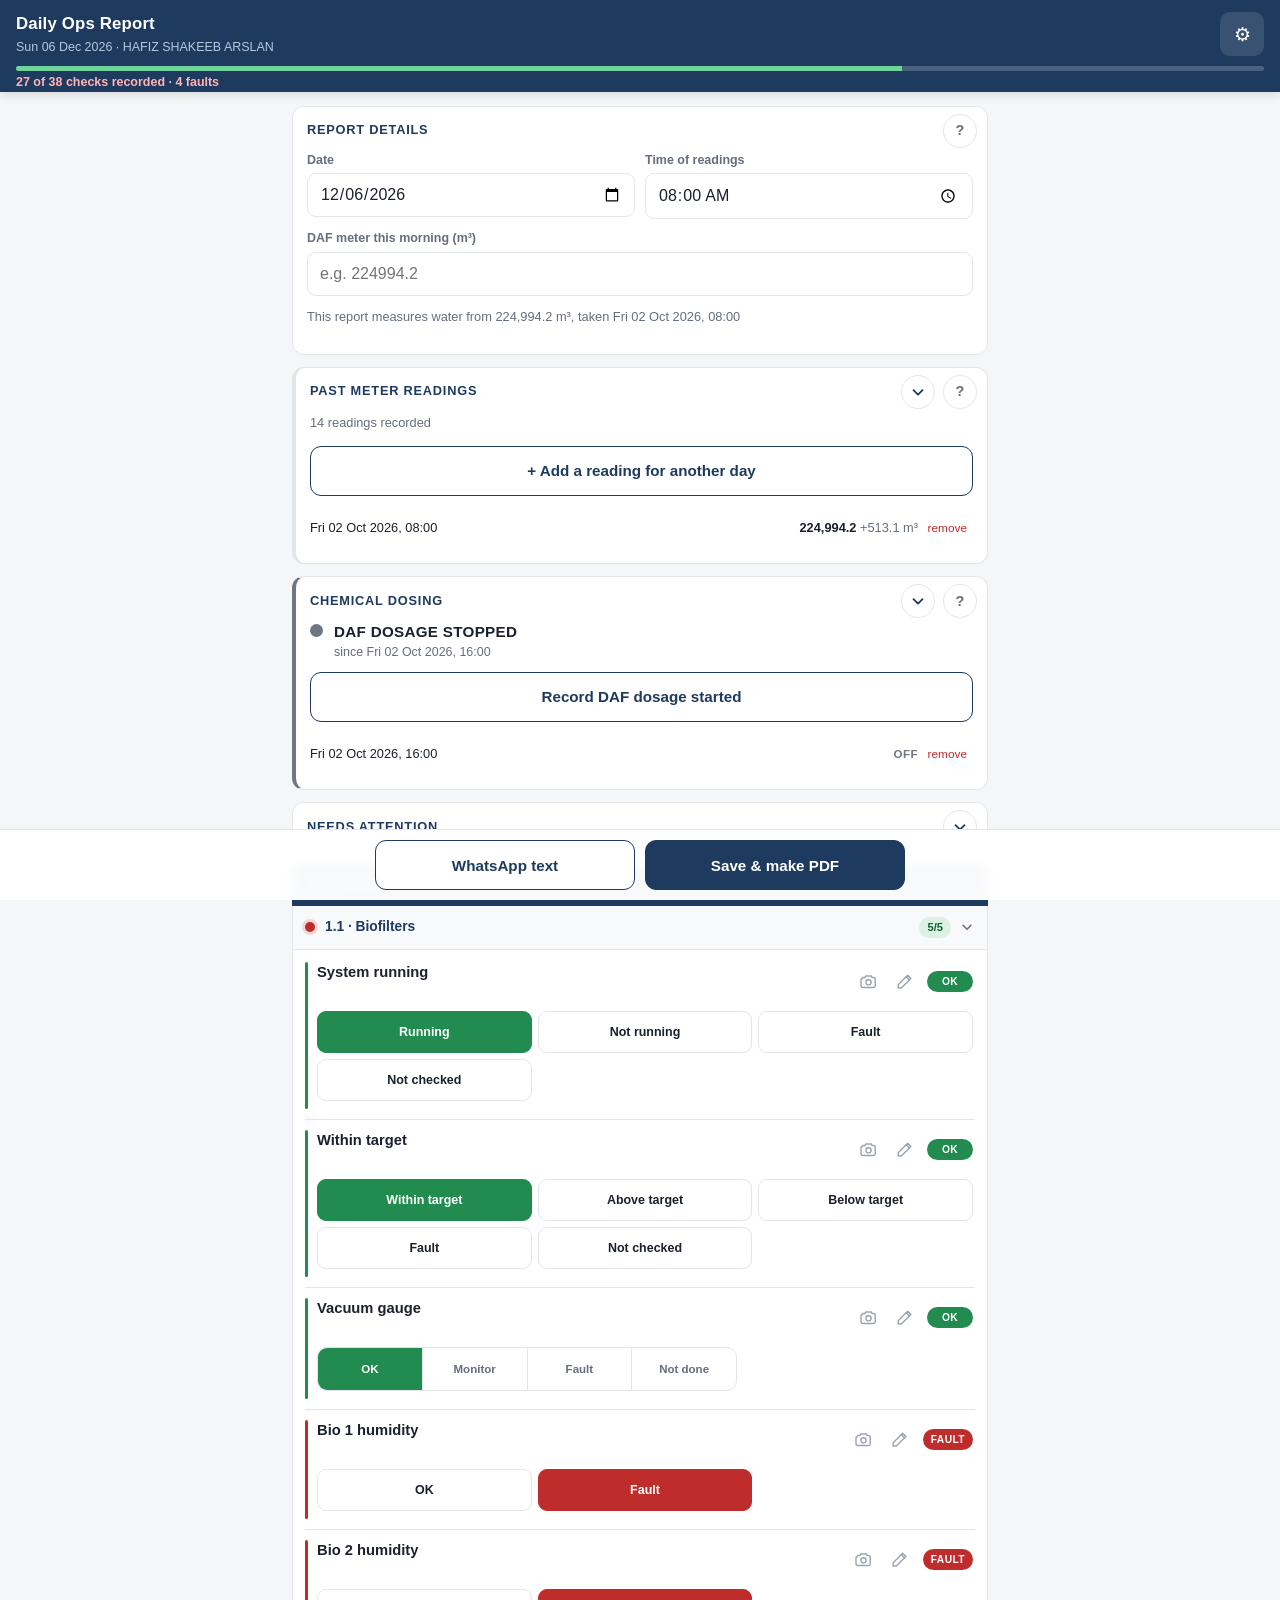
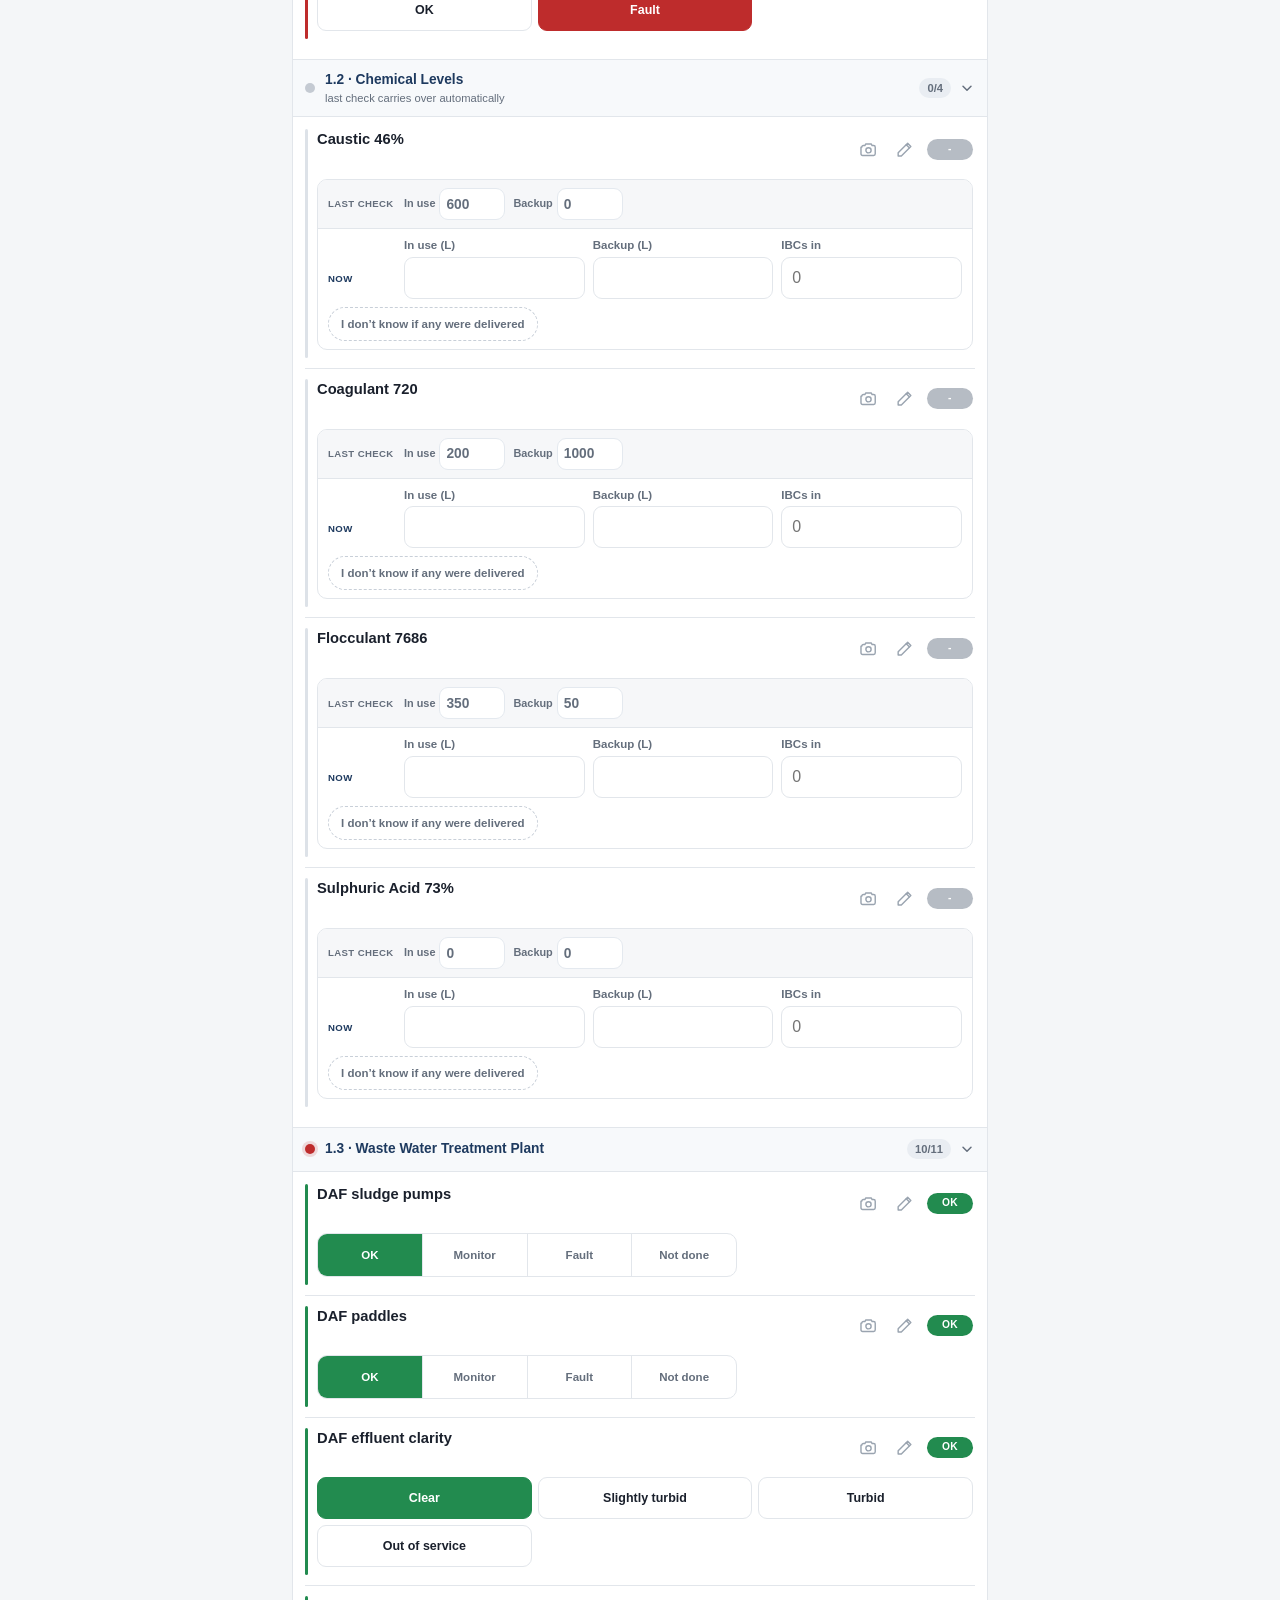
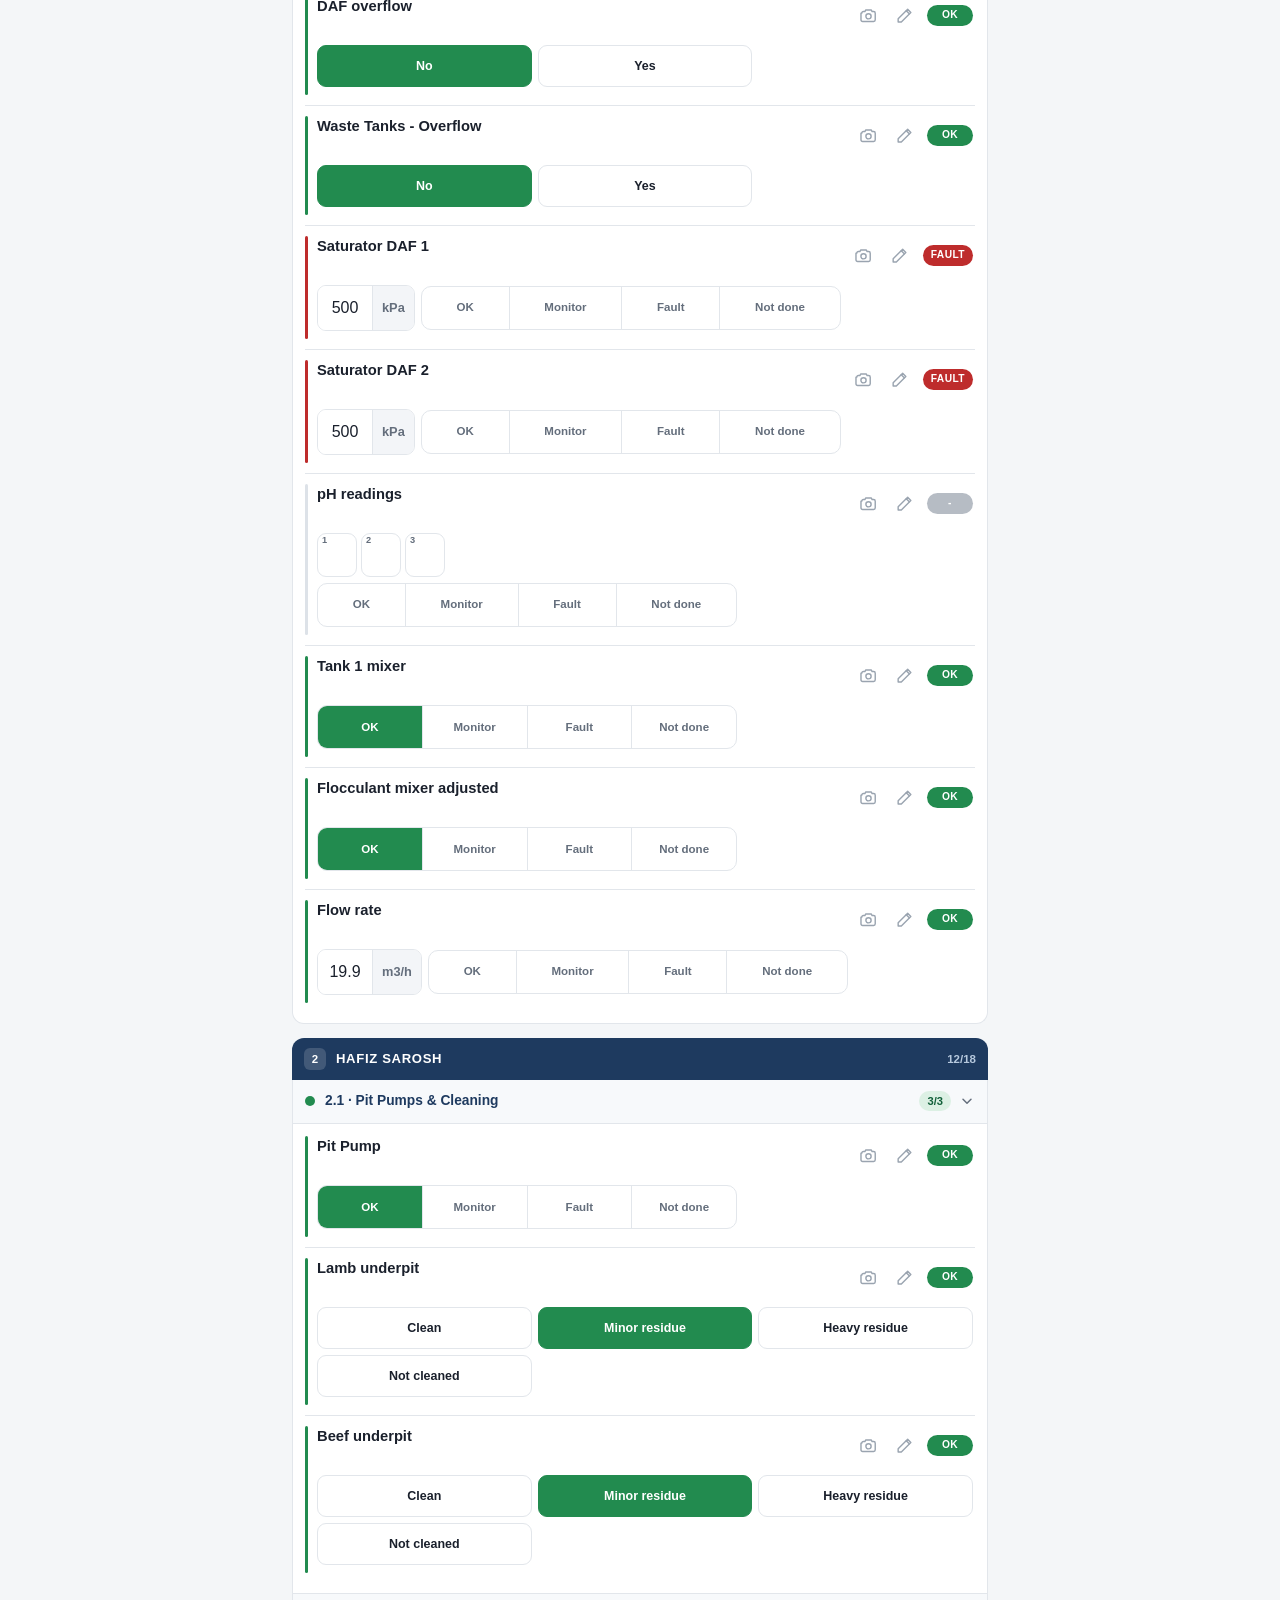
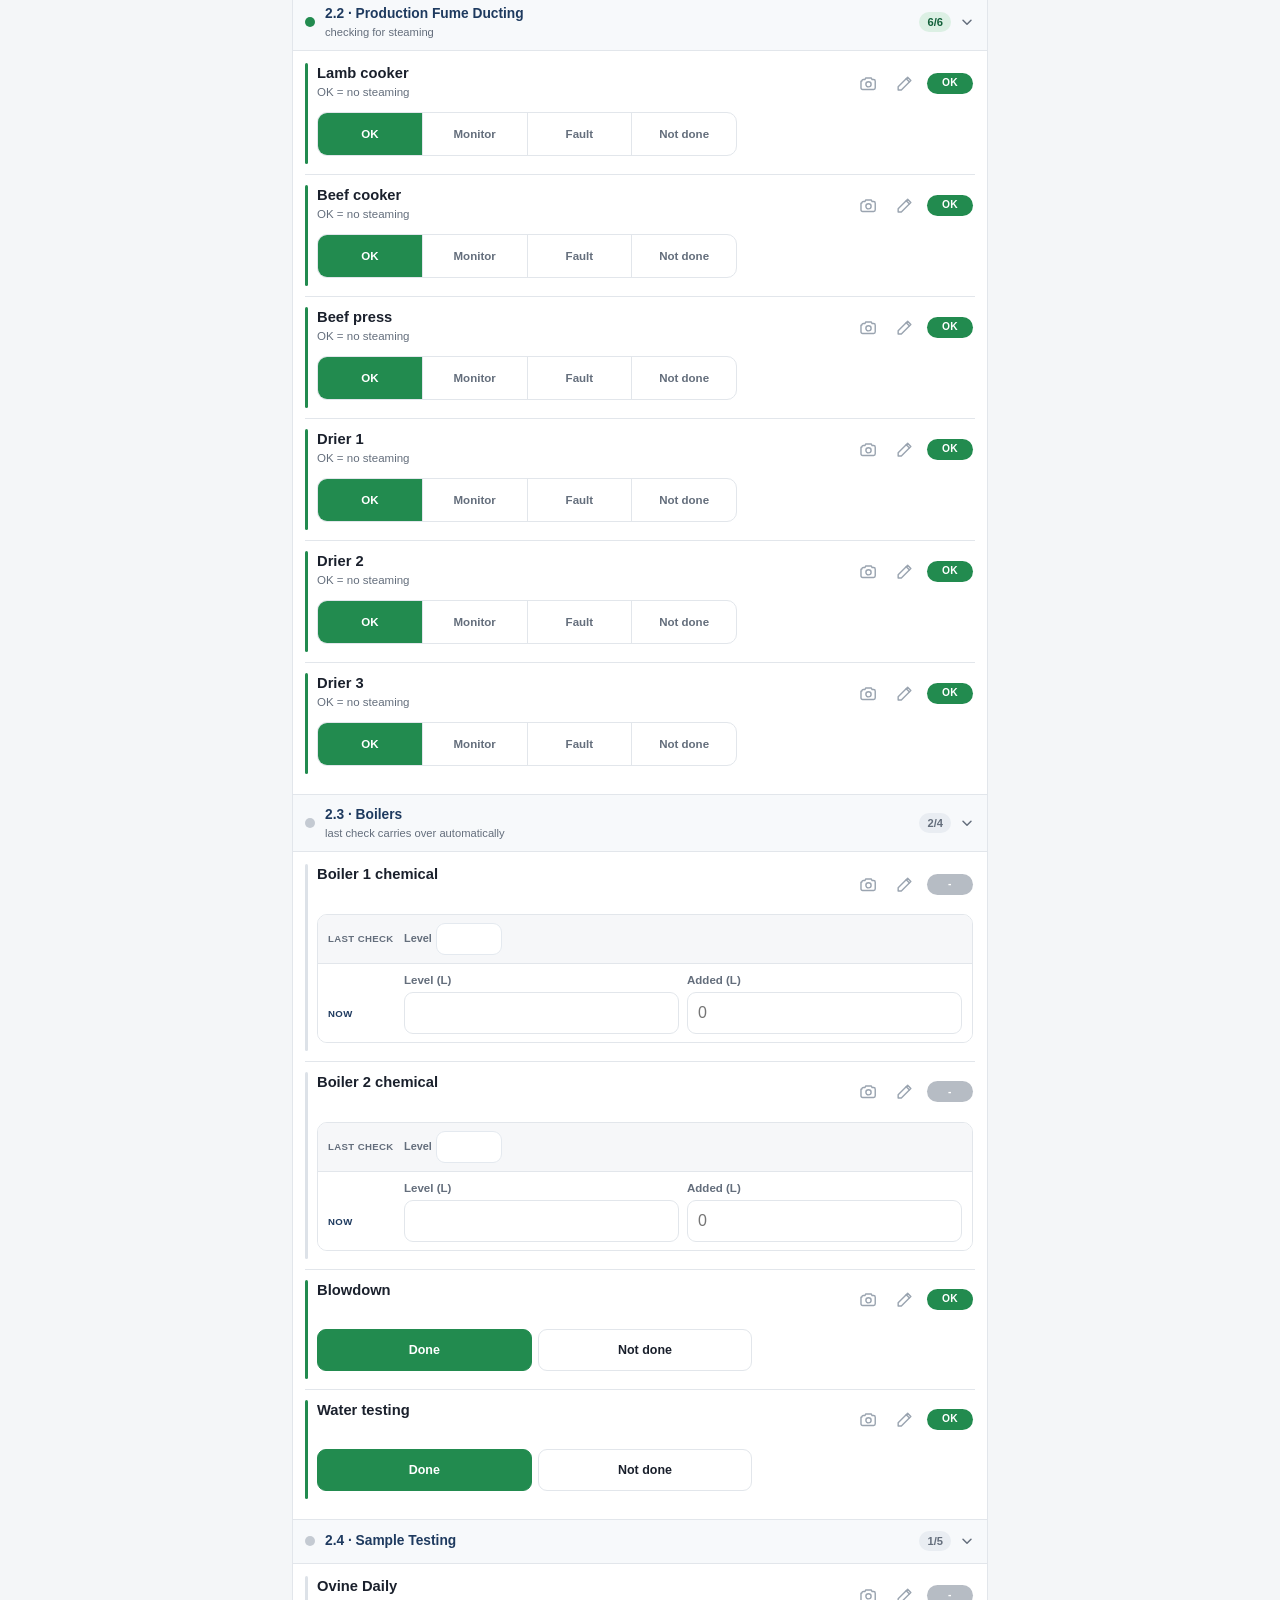
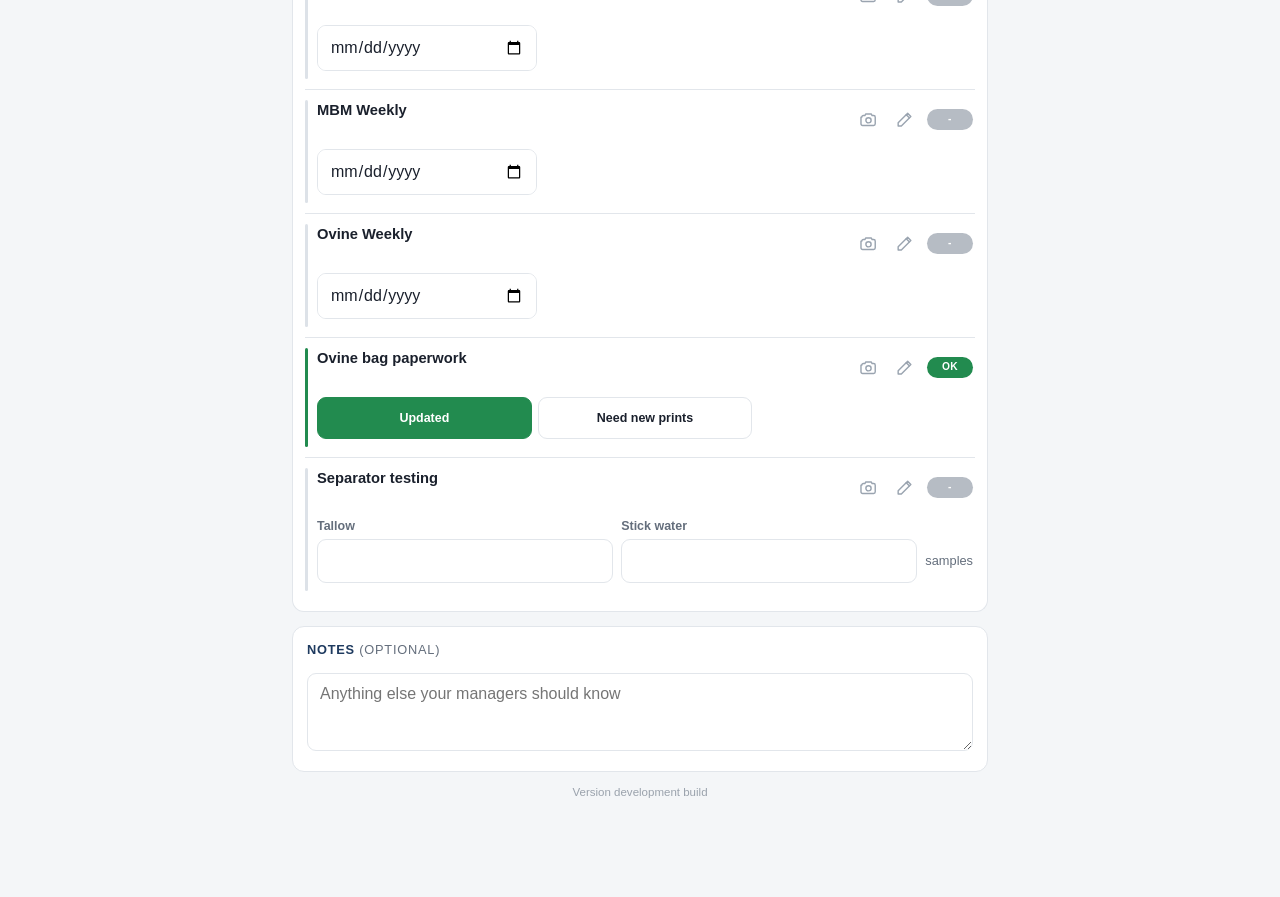
==== commit cca8dcee: "Add files via upload" ====
--- a/www/index.html
+++ b/www/index.html
@@ -28,35 +28,49 @@
 <main>
   <!-- ---------- report details ---------- -->
   <section class="card">
-    <h2>Report details</h2>
+    <div class="card-head">
+      <h2>Report details</h2>
+      <div class="card-tools">
+        <button type="button" class="help-btn" data-help="helpReport"
+                aria-expanded="false" aria-label="What this section is for">?</button>
+      </div>
+    </div>
+    <div class="help-text" id="helpReport" hidden>
+      The DAF meter box is the one to fill in on your morning round.
+      Your name, the company name and the report number are kept in Settings,
+      under the gear icon at the top.
+    </div>
     <div class="field-grid">
       <label>Date
         <input type="date" id="fDate">
       </label>
-      <label>Reported by
-        <input type="text" id="fReporter" autocomplete="name">
-      </label>
-    </div>
-    <div class="field-grid">
-      <label>Time you took the readings
+      <label>Time of readings
         <input type="time" id="fReadingTime">
       </label>
-      <label>DAF meter this morning (m&sup3;)
-        <input type="number" inputmode="decimal" step="any" id="fMeter" placeholder="e.g. 224994.2">
-      </label>
-    </div>
+    </div>
+    <label>DAF meter this morning (m&sup3;)
+      <input type="number" inputmode="decimal" step="any" id="fMeter" placeholder="e.g. 224994.2">
+    </label>
     <p class="muted small" id="prevMeterNote">&nbsp;</p>
-    <p class="muted small">This is the box to use on your morning round.</p>
   </section>
 
   <!-- ---------- DAF water meter log ---------- -->
   <section class="card dosing-card" id="meterCard">
-    <h2>Past meter readings</h2>
-    <p class="muted small">
+    <div class="card-head">
+      <h2>Past meter readings</h2>
+      <div class="card-tools">
+        <!-- Shown by renderMeterLog() once there is more than one reading. -->
+        <button type="button" class="help-btn fold-btn" data-fold="meter" hidden
+                aria-expanded="false" aria-label="Show older readings"><svg class="chev" viewBox="0 0 24 24" aria-hidden="true"><path d="M6 9.5l6 6 6-6"/></svg></button>
+        <button type="button" class="help-btn" data-help="helpMeter"
+                aria-expanded="false" aria-label="What this section is for">?</button>
+      </div>
+    </div>
+    <div class="help-text" id="helpMeter" hidden>
       This is the history, not today. Today's reading goes in the box above and
       appears here on its own. Use this list to fix a wrong reading, or to fill
       in a day you missed.
-    </p>
+    </div>
     <p class="muted small" id="meterCount">&nbsp;</p>
     <button type="button" id="btnMeterAdd" class="btn btn-ghost full">+ Add a reading for another day</button>
     <div class="dosing-entry" id="meterEntry" hidden>
@@ -82,7 +96,21 @@
 
   <!-- ---------- DAF running log ---------- -->
   <section class="card dosing-card" id="dosingCard">
-    <h2>Chemical dosing</h2>
+    <div class="card-head">
+      <h2>Chemical dosing</h2>
+      <div class="card-tools">
+        <!-- Shown by renderDosing() once there is more than one entry. -->
+        <button type="button" class="help-btn fold-btn" data-fold="dosing" hidden
+                aria-expanded="false" aria-label="Show older dosing entries"><svg class="chev" viewBox="0 0 24 24" aria-hidden="true"><path d="M6 9.5l6 6 6-6"/></svg></button>
+        <button type="button" class="help-btn" data-help="helpDosing"
+                aria-expanded="false" aria-label="What this section is for">?</button>
+      </div>
+    </div>
+    <div class="help-text" id="helpDosing" hidden>
+      Recording a switch does not start or save a report &mdash; it just adds to
+      the list, and the meter reading goes into your meter list. Carry on with
+      the same report tomorrow morning.
+    </div>
     <div class="dosing-state">
       <span class="dosing-dot" id="dosingDot"></span>
       <div>
@@ -91,11 +119,6 @@
       </div>
     </div>
     <button type="button" id="btnDosingToggle" class="btn btn-ghost full">Record DAF dosage started</button>
-    <p class="muted small">
-      Recording a switch does not start or save a report &mdash; it just adds to
-      the list, and the meter reading goes into your meter list. Carry on with
-      the same report tomorrow morning.
-    </p>
     <div class="dosing-entry" id="dosingEntry" hidden>
       <div class="field-grid">
         <label>Date
@@ -120,9 +143,17 @@
   </section>
 
   <!-- ---------- live action summary ---------- -->
-  <section class="card" id="summaryCard">
-    <h2>Needs attention</h2>
-    <div id="summaryBody" class="summary-empty">Fill in the checklist below.</div>
+  <!-- Starts folded. The top bar already counts the faults, so nothing is
+       lost by keeping the list itself out of the way until it is wanted. -->
+  <section class="card folded" id="summaryCard">
+    <div class="card-head">
+      <h2>Needs attention</h2>
+      <div class="card-tools">
+        <button type="button" class="help-btn fold-btn" data-fold="summary"
+                aria-expanded="false" aria-label="Show what needs attention"><svg class="chev" viewBox="0 0 24 24" aria-hidden="true"><path d="M6 9.5l6 6 6-6"/></svg></button>
+      </div>
+    </div>
+    <div id="summaryBody" class="summary-empty" hidden>Fill in the checklist below.</div>
   </section>
 
   <!-- ---------- checklist renders here ---------- -->
@@ -247,6 +278,14 @@
     <hr>
     <h2>Saved reports</h2>
     <div id="historyList" class="history"></div>
+    <hr>
+    <h2>Your name</h2>
+    <p class="muted small">
+      Shown on every report as the person who did the checks. It is always the
+      same, so it lives here rather than taking up room on the morning sheet.
+    </p>
+    <input type="text" id="fReporter" autocomplete="name" placeholder="Your name">
+
     <hr>
     <h2>Company name</h2>
     <input type="text" id="fSite" placeholder="Shown in the PDF header">
--- a/www/styles.css
+++ b/www/styles.css
@@ -12,6 +12,11 @@
   --todo: #6e7681;
   --radius: 12px;
   --tap: 44px;
+  /* Height of the sticky top bar. Used by the sticky section and group
+     headers and by every scroll-margin. A starting figure only - boot()
+     measures the real bar and overwrites it, because the safe-area inset at
+     the top of the screen differs from phone to phone. */
+  --topbar-h: 96px;
 }
 
 * { box-sizing: border-box; -webkit-tap-highlight-color: transparent; }
@@ -52,9 +57,13 @@
 }
 .icon-btn:active { background: rgba(255,255,255,.24); }
 
-.progress { height: 4px; background: rgba(255,255,255,.2); border-radius: 3px; margin-top: 10px; overflow: hidden; }
+.progress { height: 5px; background: rgba(255,255,255,.2); border-radius: 3px; margin-top: 10px; overflow: hidden; }
 .progress-fill { height: 100%; width: 0; background: #6fd39b; transition: width .25s ease; }
-.progress-label { margin: 4px 0 8px; font-size: .7rem; color: #b6c8dd; }
+.progress-label { margin: 5px 0 8px; font-size: .72rem; color: #b6c8dd; font-variant-numeric: tabular-nums; }
+/* Tinted when something needs attention, so the count is not just more grey
+   text in a grey line. */
+.progress-label.has-fault { color: #ffb4b4; font-weight: 600; }
+.progress-label.has-watch { color: #ffd98a; font-weight: 600; }
 
 /* ---------------- layout ---------------- */
 main { padding: 14px 12px 0; max-width: 720px; margin: 0 auto; }
@@ -67,7 +76,10 @@
   padding: 14px;
   margin-bottom: 12px;
 }
-.card > h2 {
+/* .card-head > h2 is listed too: the heading is a grandchild of the card once
+   it shares a row with the "?" button, and "> h2" alone stopped matching it. */
+.card > h2,
+.card > .card-head > h2 {
   margin: 0 0 10px;
   font-size: .8rem;
   text-transform: uppercase;
@@ -75,11 +87,76 @@
   color: var(--navy);
   font-weight: 700;
 }
+
+/* Card heading with its buttons in the corner: a "?" for the standing
+   instructions, and an arrow where there is something folded away. Both were
+   full lines of their own before. */
+.card-head {
+  display: flex;
+  align-items: center;
+  justify-content: space-between;
+  gap: 10px;
+  margin-bottom: 10px;
+}
+.card > .card-head > h2 { margin: 0; }
+/* A folded "Needs attention" is its heading and nothing else, so the gap
+   that would sit under the heading goes too. */
+.card.folded > .card-head { margin-bottom: 0; }
+.card-tools {
+  display: flex;
+  align-items: center;
+  gap: 8px;
+  flex: 0 0 auto;
+  /* The 34px buttons hang into the card's padding rather than making the
+     heading row taller than the text in it. */
+  margin: -7px -4px -7px 0;
+}
+.help-btn {
+  flex: 0 0 auto;
+  width: 34px; height: 34px;
+  display: grid;
+  place-items: center;
+  padding: 0;
+  border: 1.5px solid var(--line);
+  border-radius: 50%;
+  background: #fff;
+  color: var(--slate);
+  font: inherit;
+  font-size: .9rem;
+  font-weight: 800;
+  line-height: 1;
+  cursor: pointer;
+}
+/* Must stay: .help-btn sets display, which beats the hidden attribute. The
+   fold arrows are hidden until there is something behind them. */
+.help-btn[hidden] { display: none; }
+.help-btn[data-help][aria-expanded="true"] {
+  background: var(--navy);
+  border-color: var(--navy);
+  color: #fff;
+}
+/* The arrow says open or shut by which way it points: down to open, up to
+   close again. */
+.fold-btn .chev { width: 18px; height: 18px; stroke: var(--navy); stroke-width: 2.4; }
+.fold-btn[aria-expanded="true"] { border-color: #b0c6dd; background: #eef4fb; }
+.fold-btn[aria-expanded="true"] .chev { transform: rotate(180deg); }
+.help-text {
+  background: #eef4fb;
+  border: 1px solid #b0c6dd;
+  border-radius: 10px;
+  padding: 10px 12px;
+  margin-bottom: 11px;
+  font-size: .8rem;
+  line-height: 1.45;
+  color: #17365d;
+}
 .muted { color: var(--slate); font-weight: 400; }
 .small { font-size: .8rem; }
 
 label { display: block; font-size: .78rem; color: var(--slate); font-weight: 600; margin-bottom: 10px; }
-input[type=text], input[type=date], input[type=number], select, textarea {
+/* input[type=time] was missing from this list, so the time box kept its own
+   intrinsic size and sat half-width next to a full-width date box. */
+input[type=text], input[type=date], input[type=time], input[type=number], select, textarea {
   width: 100%;
   margin-top: 4px;
   padding: 11px 12px;
@@ -96,104 +173,335 @@
 .field-grid { display: grid; grid-template-columns: 1fr 1fr; gap: 10px; }
 
 /* ---------------- section / group ---------------- */
+
+/* Anything scrolled to by the app has to clear the sticky top bar, or it
+   lands underneath it. One figure, used by both the scroll margins and the
+   sticky group headers, so they cannot drift apart. */
+.section { margin-bottom: 14px; scroll-margin-top: calc(var(--topbar-h) + 10px); }
+
 .section-head {
+  position: sticky;
+  top: var(--topbar-h);
+  z-index: 24;
+  display: flex;
+  align-items: center;
+  gap: 10px;
   background: var(--navy);
   color: #fff;
   border-radius: var(--radius) var(--radius) 0 0;
-  padding: 11px 14px;
+  padding: 10px 12px;
+  margin-top: 4px;
+}
+.section-no {
+  flex: 0 0 auto;
+  display: grid;
+  place-items: center;
+  width: 22px; height: 22px;
+  border-radius: 6px;
+  background: rgba(255,255,255,.16);
+  font-size: .72rem;
+  font-weight: 800;
+}
+.section-title {
+  flex: 1 1 auto;
+  min-width: 0;
   font-size: .82rem;
   font-weight: 700;
   letter-spacing: .05em;
   text-transform: uppercase;
-  margin-top: 4px;
+}
+.section-tally {
+  flex: 0 0 auto;
+  font-size: .72rem;
+  font-weight: 700;
+  color: #b6c8dd;
+  font-variant-numeric: tabular-nums;
 }
 .section-body {
   background: var(--card);
   border: 1px solid var(--line);
   border-top: 0;
   border-radius: 0 0 var(--radius) var(--radius);
-  margin-bottom: 14px;
-  overflow: hidden;
-}
-.group { border-top: 1px solid var(--line); }
+  /* No overflow:hidden here - it would trap the sticky group headers. */
+}
+
+.group { border-top: 1px solid var(--line); scroll-margin-top: calc(var(--topbar-h) + 48px); }
 .group:first-child { border-top: 0; }
 .group-head {
+  position: sticky;
+  top: calc(var(--topbar-h) + 42px);
+  z-index: 22;
   width: 100%;
   display: flex;
   align-items: center;
-  justify-content: space-between;
   gap: 10px;
-  background: #fafbfc;
+  background: #f7f9fb;
   border: 0;
-  padding: 13px 14px;
+  border-bottom: 1px solid var(--line);
+  padding: 10px 12px;
   font: inherit;
-  font-weight: 700;
-  font-size: .88rem;
   color: var(--navy);
   text-align: left;
   cursor: pointer;
   min-height: var(--tap);
 }
-.group-head .chev { color: var(--slate); font-size: .75rem; }
-.group-meta { display: flex; align-items: center; gap: 6px; }
-.dot { width: 9px; height: 9px; border-radius: 50%; display: inline-block; }
+.group-head-text { flex: 1 1 auto; min-width: 0; }
+.group-title { display: block; font-weight: 700; font-size: .86rem; }
+.group-note { display: block; font-size: .7rem; color: var(--slate); font-weight: 400; }
+.group-meta { display: flex; align-items: center; gap: 8px; flex: 0 0 auto; }
+.group-tally {
+  font-size: .7rem;
+  font-weight: 700;
+  color: var(--slate);
+  background: #e9edf2;
+  border-radius: 20px;
+  padding: 2px 8px;
+  font-variant-numeric: tabular-nums;
+}
+.group-tally.complete { color: #12603a; background: #dcf0e4; }
+
+.dot { width: 10px; height: 10px; border-radius: 50%; display: inline-block; flex: 0 0 10px; }
 .dot.ok { background: var(--ok); }
 .dot.watch { background: var(--watch); }
-.dot.fault { background: var(--fault); }
+.dot.fault { background: var(--fault); box-shadow: 0 0 0 3px rgba(190,44,44,.16); }
 .dot.todo, .dot.blank { background: #c4cad2; }
-.group-items { padding: 4px 12px 12px; }
+
+.chev {
+  width: 16px; height: 16px;
+  fill: none;
+  stroke: var(--slate);
+  stroke-width: 2.2;
+  stroke-linecap: round;
+  stroke-linejoin: round;
+  transition: transform .18s ease;
+}
+.group[data-collapsed="true"] .chev { transform: rotate(-90deg); }
+.group-items { padding: 2px 12px 10px; }
 .group[data-collapsed="true"] .group-items { display: none; }
+.group[data-collapsed="true"] .group-head { border-bottom-color: transparent; }
 
 /* ---------------- item row ---------------- */
-.item { padding: 11px 2px; border-top: 1px dashed var(--line); }
+
+/* A colour rail down the left edge. Scrolling the sheet, the rails alone say
+   which checks are settled and which are not, without reading a word. */
+/* Clearing the top bar is not enough: the section header (42px) and the group
+   header (44px, or ~58px when it carries a note) are both sticky underneath
+   it, so a row scrolled to has to clear all three. */
+.item {
+  position: relative;
+  padding: 9px 2px 9px 12px;
+  border-top: 1px solid var(--line);
+  scroll-margin-top: calc(var(--topbar-h) + 108px);
+}
 .item:first-child { border-top: 0; }
-.item-top { display: flex; align-items: baseline; justify-content: space-between; gap: 10px; }
-.item-label { font-size: .92rem; font-weight: 600; }
+.item::before {
+  content: "";
+  position: absolute;
+  left: 0; top: 10px; bottom: 10px;
+  width: 3px;
+  border-radius: 3px;
+  background: #dde2e8;
+  transition: background .15s ease;
+}
+/* Set from refresh() rather than with :has(), which an older WebView on the
+   plant phone would quietly ignore. ("data-state", not "data-status" - the
+   status buttons already own that attribute.) */
+.item[data-state="ok"]::before    { background: var(--ok); }
+.item[data-state="watch"]::before { background: var(--watch); }
+.item[data-state="fault"]::before { background: var(--fault); }
+.item[data-state="todo"]::before  { background: var(--todo); }
+
+.item-top { display: flex; align-items: flex-start; justify-content: space-between; gap: 8px; }
+.item-id { flex: 1 1 auto; min-width: 0; padding-top: 2px; }
+.item-label { font-size: .92rem; font-weight: 600; line-height: 1.3; }
 .item-hint { font-size: .72rem; color: var(--slate); margin-top: 1px; }
 .item-value { font-size: .78rem; color: var(--slate); white-space: nowrap; }
-
-.statusrow { display: grid; grid-template-columns: repeat(4, 1fr); gap: 6px; margin-top: 9px; }
+.item-aside { flex: 0 0 auto; display: flex; align-items: center; gap: 2px; }
+
+/* The four status buttons read as one control rather than four, which makes
+   the row shorter and the selected one unmistakable. */
+.statusrow {
+  display: flex;
+  margin-top: 8px;
+  border: 1.5px solid var(--line);
+  border-radius: 10px;
+  overflow: hidden;
+  background: #fff;
+}
 .sbtn {
-  border: 1.5px solid var(--line);
-  background: #fff;
-  border-radius: 9px;
+  flex: 1 1 0;
+  min-width: 0;
+  border: 0;
+  border-left: 1px solid var(--line);
+  background: transparent;
   padding: 9px 2px;
   font-size: .72rem;
   font-weight: 700;
   color: var(--slate);
   cursor: pointer;
-  min-height: var(--tap);
+  min-height: 42px;
   font-family: inherit;
 }
-.sbtn[aria-pressed="true"].ok    { background: var(--ok);    border-color: var(--ok);    color: #fff; }
-.sbtn[aria-pressed="true"].watch { background: var(--watch); border-color: var(--watch); color: #fff; }
-.sbtn[aria-pressed="true"].fault { background: var(--fault); border-color: var(--fault); color: #fff; }
-.sbtn[aria-pressed="true"].todo  { background: var(--todo);  border-color: var(--todo);  color: #fff; }
-
-.numrow { display: flex; gap: 8px; margin-top: 8px; align-items: center; }
-.numrow input { margin-top: 0; }
-.numrow .unit { font-size: .8rem; color: var(--slate); min-width: 38px; }
+.sbtn:first-child { border-left: 0; }
+.sbtn[aria-pressed="true"] { color: #fff; }
+.sbtn[aria-pressed="true"].ok    { background: var(--ok); }
+.sbtn[aria-pressed="true"].watch { background: var(--watch); }
+.sbtn[aria-pressed="true"].fault { background: var(--fault); }
+.sbtn[aria-pressed="true"].todo  { background: var(--todo); }
+
+/* The unit sits against the field instead of floating in its own column, so
+   the reading and what it is measured in read as one thing. */
+.numrow {
+  display: flex;
+  margin-top: 8px;
+  align-items: stretch;
+  border: 1px solid var(--line);
+  border-radius: 9px;
+  background: #fff;
+  overflow: hidden;
+}
+.numrow input { margin-top: 0; border: 0; border-radius: 0; }
+.numrow .unit {
+  display: flex;
+  align-items: center;
+  flex: 0 0 auto;
+  padding: 0 12px;
+  font-size: .8rem;
+  font-weight: 600;
+  color: var(--slate);
+  background: #f3f5f8;
+  border-left: 1px solid var(--line);
+}
+/* Items with no unit still render the span, and date rows have none at all. */
+.numrow .unit:empty { display: none; }
+/* A pressure or a flow rate is three or four digits. A field the full width of
+   the phone invites a second look to check nothing is missing. */
+.item[data-type="number"] .numrow { max-width: 260px; }
+.item[data-type="date"] .numrow { max-width: 220px; }
+
+/* ---- a short reading and its four buttons on one line ----
+   Saturators (3 digits), flow rate (4) and the three pH points (3-4 each).
+   Measured: the four labels need about 146px of text, and an item has 333px
+   to work with on a 412px-wide phone.
+
+   The buttons are sized to their words rather than split evenly, so the long
+   "Not done" gets the room and "OK" does not waste it. When it gets tight,
+   "Not done" breaks onto two lines inside its own button first. Only on a
+   phone too narrow even for that do the buttons drop to the line below, at
+   full width - which is how every row looked before, so nothing is lost. */
+.inline-row {
+  display: flex;
+  flex-wrap: wrap;
+  align-items: center;
+  gap: 6px;
+  margin-top: 8px;
+}
+.inline-row > .numrow,
+.inline-row > .multirow { flex: 0 0 auto; margin-top: 0; }
+.inline-row > .statusrow { flex: 1 1 165px; min-width: 165px; margin-top: 0; }
+.inline-row .sbtn {
+  flex: 1 1 auto;
+  min-width: auto;
+  padding: 2px 4px;
+  line-height: 1.15;
+}
+
+/* Number boxes sized for what goes in them. Four digits still fit. */
+.inline-row .numrow input {
+  width: 54px;
+  flex: 0 0 54px;
+  padding: 0 6px;
+  text-align: center;
+}
+.inline-row .numrow .unit { padding: 0 9px; }
+/* No up/down spinners: no use on a phone, and they eat a narrow box. */
+.inline-row input[type=number] { -moz-appearance: textfield; appearance: textfield; }
+.inline-row input[type=number]::-webkit-outer-spin-button,
+.inline-row input[type=number]::-webkit-inner-spin-button { -webkit-appearance: none; margin: 0; }
+
+/* pH: three small boxes, each with its point number tucked into the corner
+   instead of on a line of its own above. */
+.inline-row > .multirow { gap: 4px; flex-wrap: nowrap; }
+/* Three classes deep on purpose: ".multirow.narrow label" further up sets
+   flex: 0 1 84px and would otherwise win. */
+.inline-row .multirow .mfield {
+  position: relative;
+  flex: 0 0 40px;
+  min-width: 0;
+  margin: 0;
+}
+.inline-row .mfield input {
+  margin-top: 0;
+  padding: 13px 2px 3px;
+  text-align: center;
+}
+.inline-row .mtag {
+  position: absolute;
+  top: 3px; left: 5px;
+  font-size: .58rem;
+  font-weight: 800;
+  line-height: 1;
+  color: var(--slate);
+  pointer-events: none;   /* a tap on the number still lands in the box */
+}
+/* The focus ring belongs on the whole field, since overflow:hidden would
+   clip a ring drawn on the input itself. */
+.numrow:focus-within { border-color: var(--navy); outline: 2px solid #9db8d8; outline-offset: 1px; }
+.numrow input:focus { outline: none; }
 .pairgrid { display: grid; grid-template-columns: 1fr 1fr; gap: 8px; margin-top: 8px; }
 .pairgrid.with-ibc { grid-template-columns: 1fr 1fr .72fr; }
 .pairgrid label { margin-bottom: 0; }
 
-/* yesterday / today tank levels */
+/* last check / now tank levels. The carried-over row is deliberately quieter
+   and tighter than the row being filled in: it is there to be read, and only
+   occasionally corrected. */
 .stockblock { margin-top: 9px; border: 1px solid var(--line); border-radius: 10px; overflow: hidden; }
-.stockrow { display: flex; gap: 8px; align-items: flex-end; padding: 9px 10px; }
-.stockrow.yesterday { background: #f6f7f9; border-bottom: 1px dashed var(--line); }
+.stockrow { display: flex; gap: 8px; align-items: flex-end; padding: 8px 10px; }
+.stockrow.yesterday { background: #f6f7f9; border-bottom: 1px solid var(--line); align-items: center; }
 .stockrow.today { background: #fff; }
 .stockrow label { margin-bottom: 0; flex: 1 1 0; min-width: 0; font-size: .72rem; }
-.stockrow input { margin-top: 3px; padding: 9px 10px; min-height: 40px; }
-.stockrow.yesterday input { background: #fbfbfc; color: var(--slate); }
+.stockrow input { margin-top: 3px; padding: 9px 10px; min-height: 42px; }
+.stockrow.yesterday label {
+  display: flex;
+  align-items: center;
+  gap: 4px;
+  flex: 0 1 auto;
+  font-size: .68rem;
+  white-space: nowrap;   /* "In use" was breaking across two lines */
+}
+/* Quiet, but never invisible. With a transparent border an empty carried-over
+   box left the word "Level" sitting on its own next to nothing, which reads as
+   a drawing fault rather than an empty field. */
+.stockrow.yesterday input {
+  margin-top: 0;
+  width: 66px;
+  flex: 0 0 66px;
+  background: #fff;
+  color: var(--slate);
+  border-color: #e4e9ef;
+  padding: 4px 6px;
+  min-height: 32px;
+  font-size: .86rem;
+  font-weight: 700;
+  text-align: left;
+}
+.stockrow.yesterday input::placeholder { color: #c2c9d2; font-weight: 400; }
+.stockrow.yesterday input:focus {
+  background: #fff;
+  border-color: var(--navy);
+  color: var(--ink);
+}
 .stocktag {
-  flex: 0 0 58px;
-  font-size: .64rem;
+  flex: 0 0 68px;        /* wide enough to keep "LAST CHECK" on one line */
+  font-size: .6rem;
   font-weight: 800;
-  letter-spacing: .05em;
+  letter-spacing: .04em;
   text-transform: uppercase;
   color: var(--slate);
   padding-bottom: 13px;
-}
+  white-space: nowrap;
+}
+.stockrow.yesterday .stocktag { padding-bottom: 0; }
 .stockrow.today .stocktag { color: var(--navy); }
 
 /* company logo picker */
@@ -238,20 +546,20 @@
 .sumrow.total strong { font-size: 1.02rem; }
 .sumfoot { margin-top: 6px; font-size: .76rem; color: #4c6a8e; }
 
-/* "I don't know if any were delivered" */
-.stockrow.unsure { padding-top: 0; }
+/* "I don't know if any were delivered" - a get-out, not a main action, so it
+   no longer takes a full-width button the size of the fields above it. */
+.stockrow.unsure { padding: 0 10px 8px; }
 .unsure-btn {
-  width: 100%;
-  border: 1.5px dashed var(--line);
-  background: #fff;
-  border-radius: 9px;
-  padding: 9px 10px;
-  font-size: .76rem;
+  border: 1px dashed #c8cfd8;
+  background: #fff;
+  border-radius: 20px;
+  padding: 6px 12px;
+  font-size: .72rem;
   font-weight: 600;
   color: var(--slate);
   font-family: inherit;
   cursor: pointer;
-  min-height: 40px;
+  min-height: 34px;
 }
 .unsure-btn[aria-pressed="true"] {
   background: #fff8e6;
@@ -260,9 +568,14 @@
   color: #8a6100;
 }
 
-/* named options, e.g. clarity and cleanliness grades */
-.choicerow { display: grid; grid-template-columns: 1fr 1fr; gap: 6px; margin-top: 9px; }
+/* Named options, e.g. clarity and cleanliness grades.
+   Flex rather than a fixed two-column grid: an odd number of options used to
+   leave a hole beside the last one, and "Not checked" sat in it looking like
+   a mistake. The last option now stretches across instead. */
+.choicerow { display: flex; flex-wrap: wrap; gap: 6px; margin-top: 8px; }
 .cbtn {
+  flex: 1 1 calc(50% - 3px);
+  min-width: calc(50% - 3px);
   border: 1.5px solid var(--line);
   background: #fff;
   border-radius: 9px;
@@ -271,7 +584,7 @@
   font-weight: 600;
   color: var(--ink);
   cursor: pointer;
-  min-height: var(--tap);
+  min-height: 42px;
   font-family: inherit;
   text-align: center;
 }
@@ -284,10 +597,14 @@
 .btn.full { width: 100%; flex: none; }
 
 .pill {
-  display: inline-block;
-  padding: 3px 8px;
+  display: inline-grid;
+  place-items: center;
+  min-width: 46px;
+  min-height: 21px;
+  margin-left: 4px;
+  padding: 2px 8px;
   border-radius: 20px;
-  font-size: .66rem;
+  font-size: .64rem;
   font-weight: 800;
   letter-spacing: .04em;
   color: #fff;
@@ -300,7 +617,48 @@
 .pill.blank { background: #b6bcc4; }
 
 /* ---------------- photos ---------------- */
-.item-tools { display: flex; gap: 8px; margin-top: 9px; flex-wrap: wrap; }
+
+/* Icon buttons on the label line. Drawn at 34px but padded out to a 42px
+   touch area, because this gets tapped with a work glove on. */
+.icon-tool {
+  flex: 0 0 auto;
+  width: 34px;
+  height: 42px;
+  display: grid;
+  place-items: center;
+  border: 0;
+  background: none;
+  padding: 0;
+  cursor: pointer;
+  color: #9aa4b0;
+  position: relative;
+}
+.icon-tool svg {
+  width: 19px; height: 19px;
+  fill: none;
+  stroke: currentColor;
+  stroke-width: 1.8;
+  stroke-linecap: round;
+  stroke-linejoin: round;
+}
+.icon-tool.has { color: var(--navy); }
+.icon-tool.has svg { stroke-width: 2.1; }
+/* A dot marks an attachment; two or more photos show the count instead. */
+.icon-tool.has::after {
+  content: attr(data-count);
+  position: absolute;
+  top: 6px; right: 1px;
+  min-width: 7px; height: 7px;
+  border-radius: 7px;
+  background: var(--navy);
+  color: #fff;
+  font-size: .56rem;
+  font-weight: 800;
+  line-height: 7px;
+  padding: 0 1px;
+  text-align: center;
+}
+/* .tool-btn is still the Settings sheet's small button (logo picker, Cancel). */
 .tool-btn {
   border: 1.5px solid var(--line);
   background: #fff;
@@ -347,6 +705,11 @@
 .dosing-row .dosing-what.off { color: var(--todo); }
 .dosing-del { border: 0; background: none; color: var(--fault); font-size: .74rem; cursor: pointer; padding: 6px; }
 
+/* Only the newest entry shows; the arrow in the card heading opens the rest.
+   The first row inside the folded block is a first-child too, so without this
+   it lost its divider and ran straight into the row above when opened. */
+.log-rest > .dosing-row:first-child { border-top: 1px solid var(--line); }
+
 /* ---------------- summary ---------------- */
 .summary-empty { font-size: .85rem; color: var(--slate); }
 .sum-item { display: flex; gap: 9px; align-items: flex-start; padding: 7px 0; border-top: 1px dashed var(--line); font-size: .86rem; }
@@ -512,8 +875,17 @@
 
 /* ---------------- wider screens ---------------- */
 
+/* Phones 360px wide and under. Three fewer pixels each side of a group is
+   what lets the three pH boxes keep their buttons on the same line - it was
+   five pixels short. */
+@media (max-width: 374px) {
+  .group-items { padding-left: 9px; padding-right: 9px; }
+}
+
 @media (min-width: 560px) {
-  .statusrow { grid-template-columns: repeat(4, minmax(0, 120px)); }
+  /* Stop the segmented control stretching the full width of a tablet. */
+  .statusrow { max-width: 420px; }
+  .cbtn { flex: 0 1 calc(33.333% - 4px); min-width: calc(33.333% - 4px); }
 }
 
 @media (min-width: 720px) {
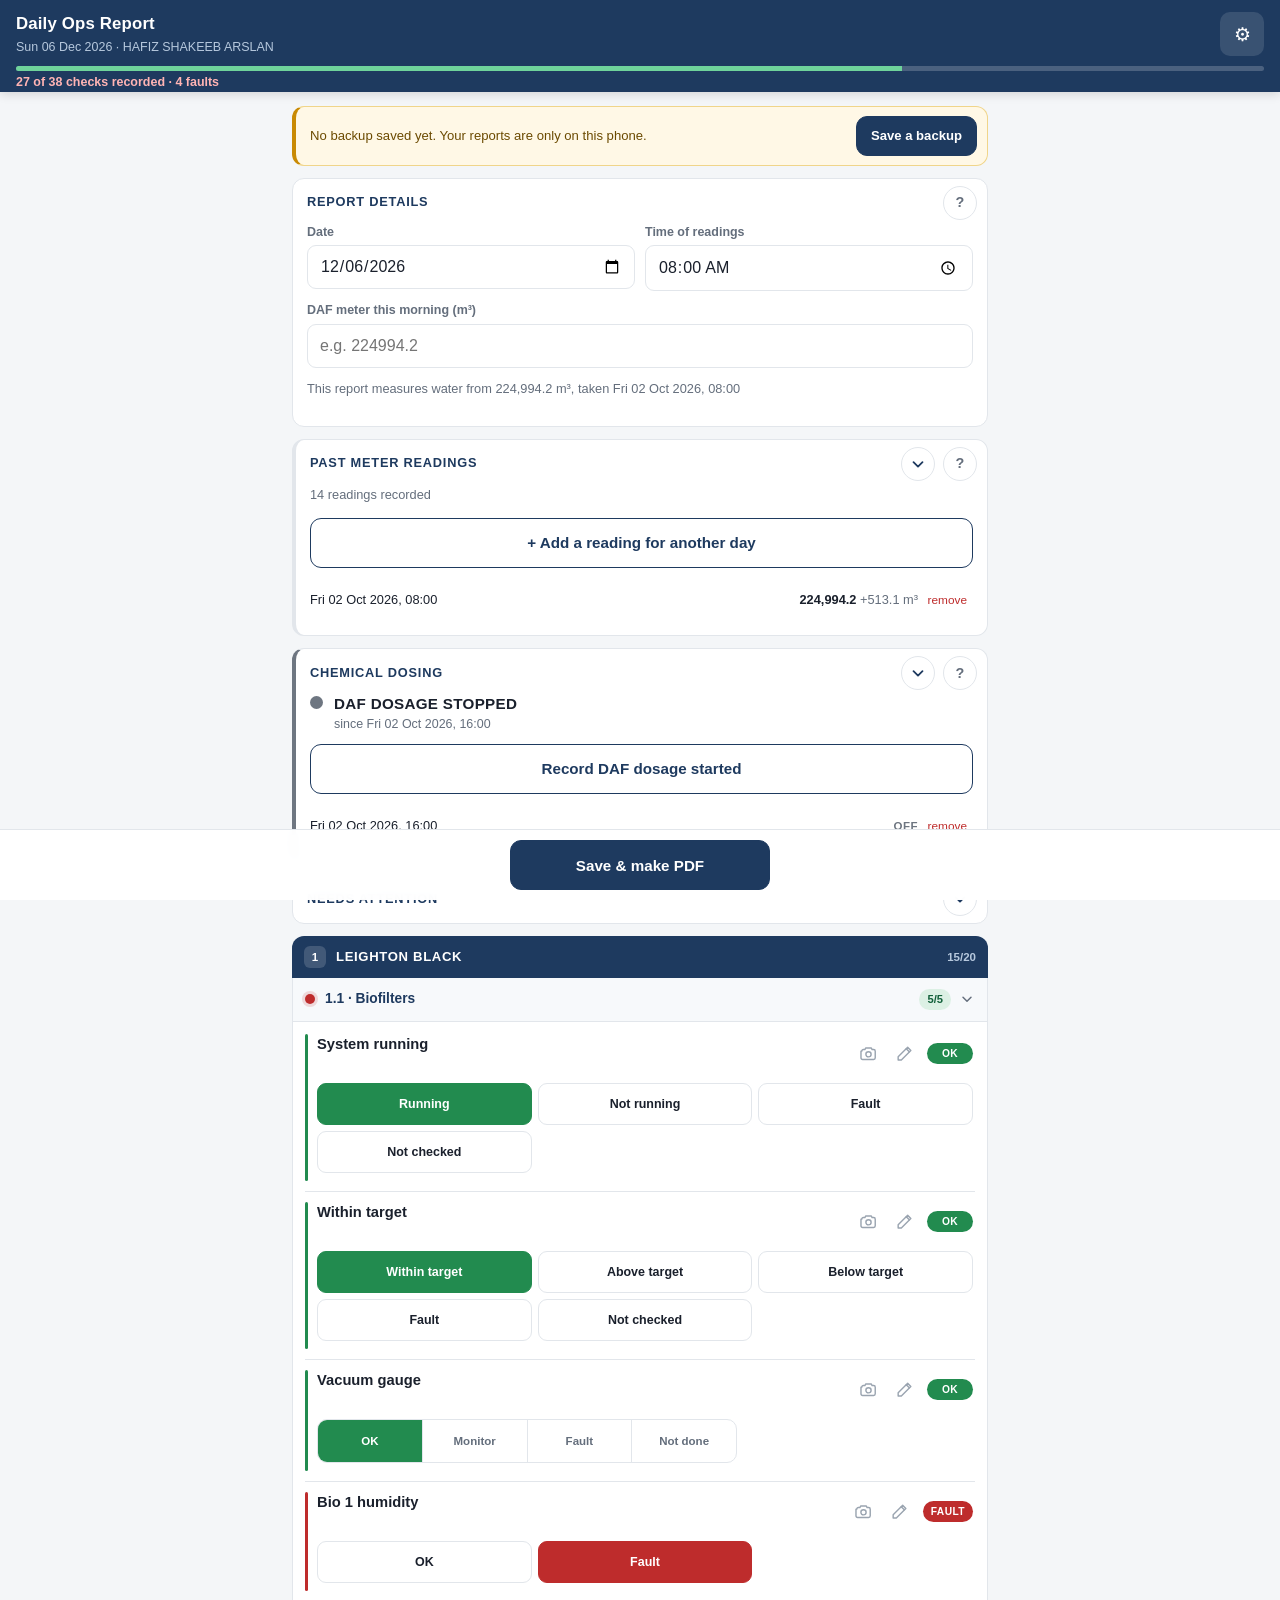
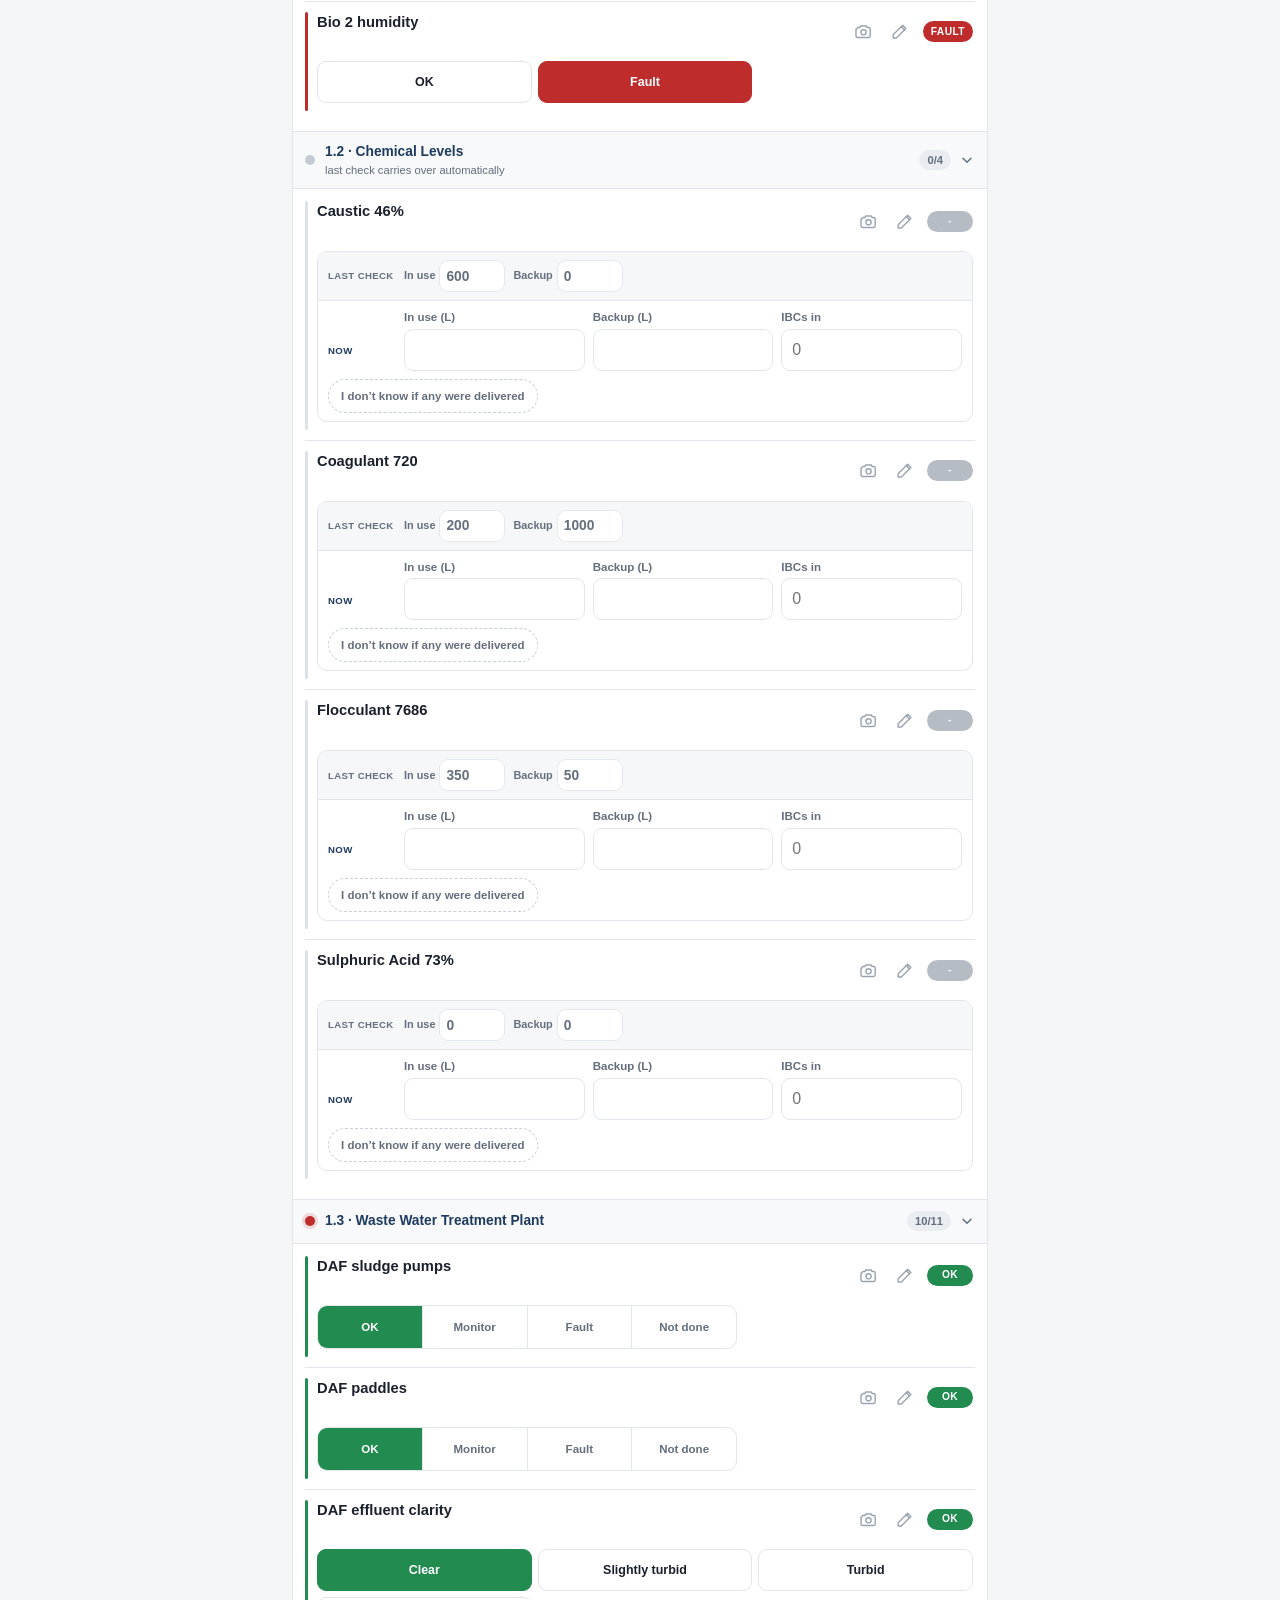
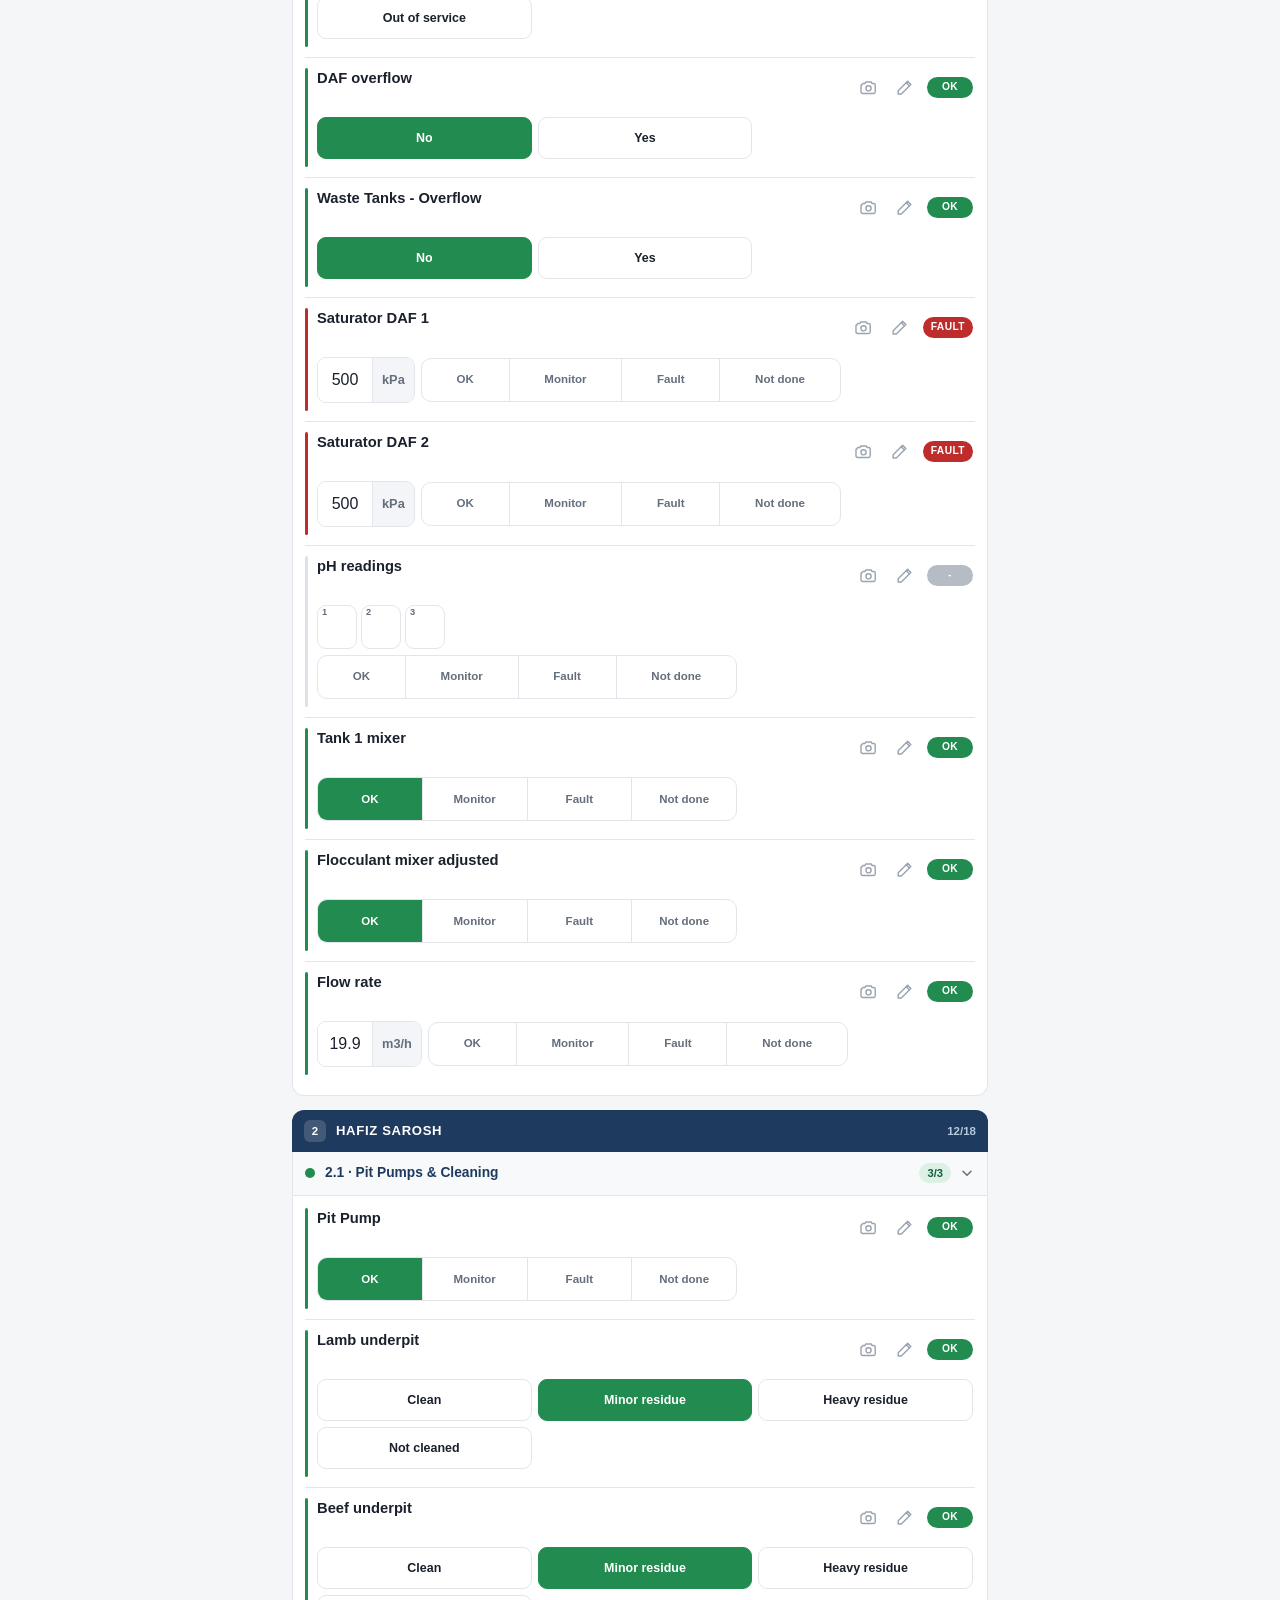
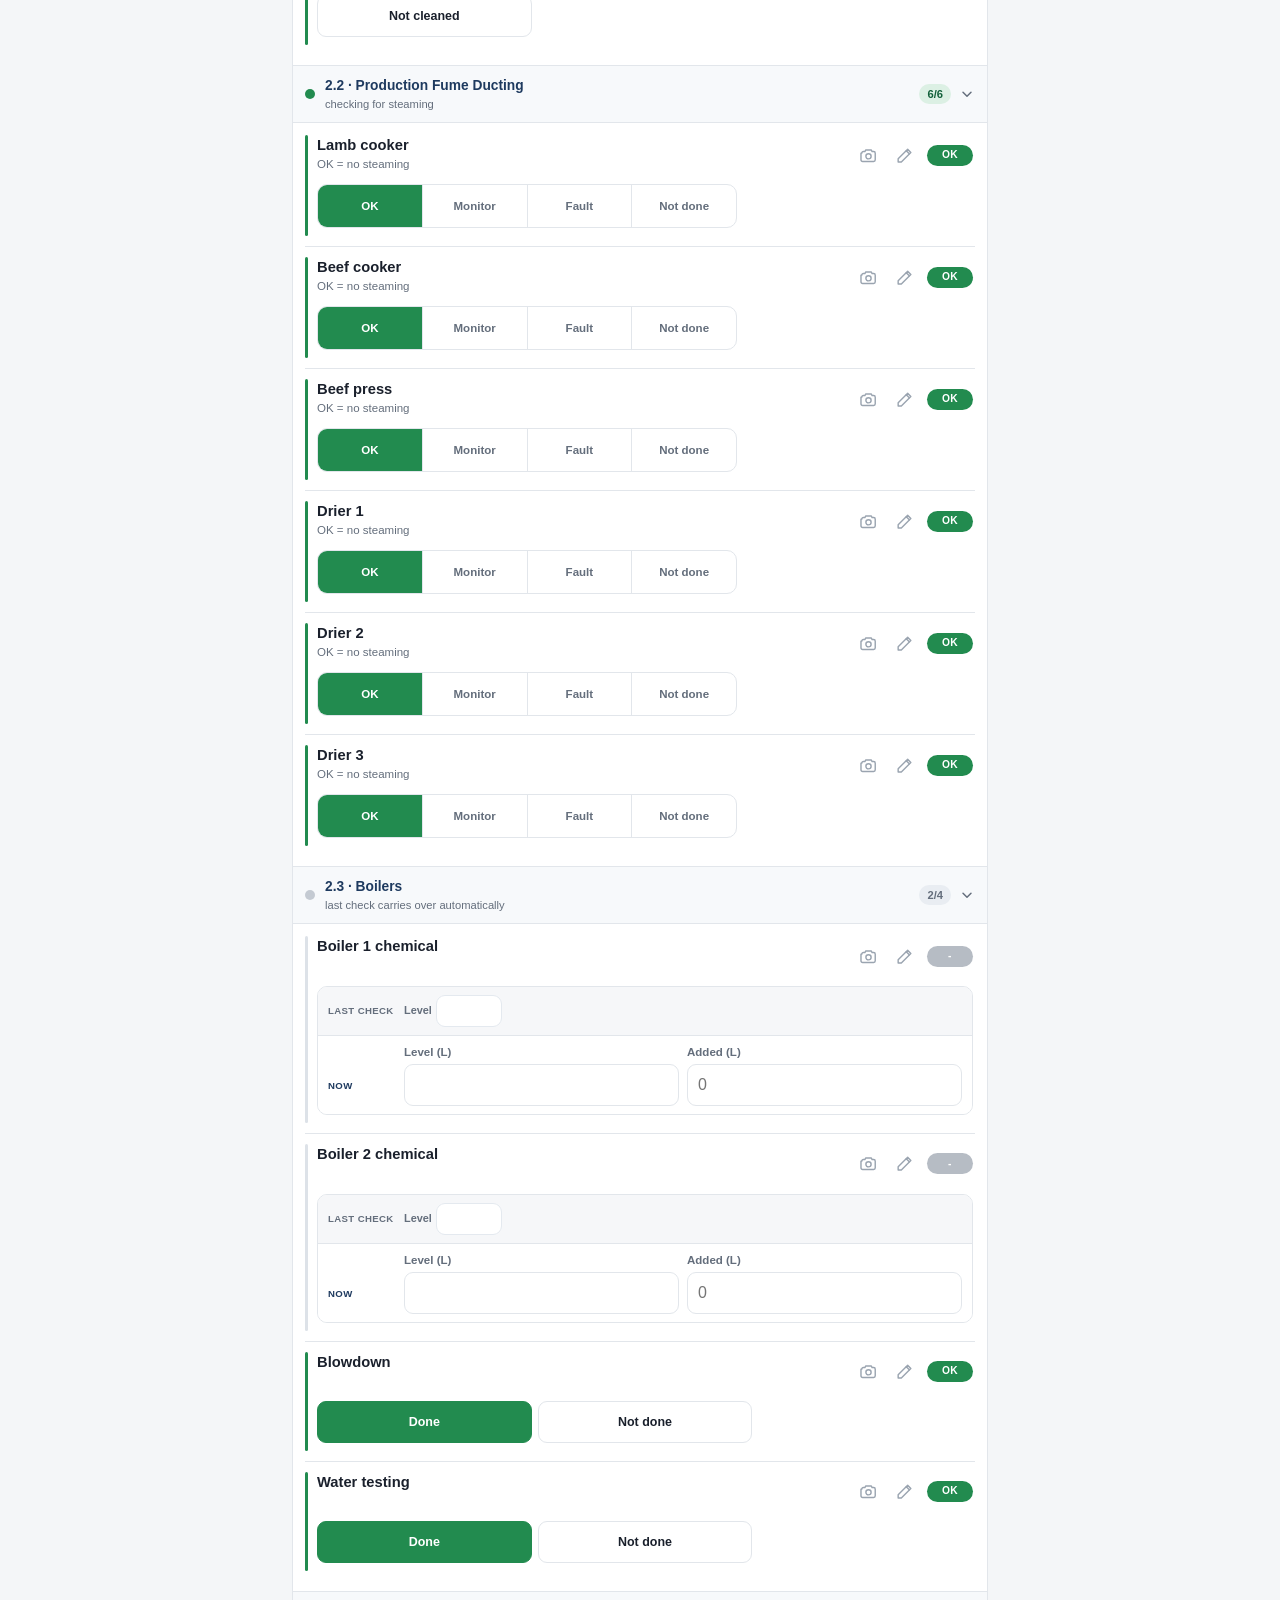
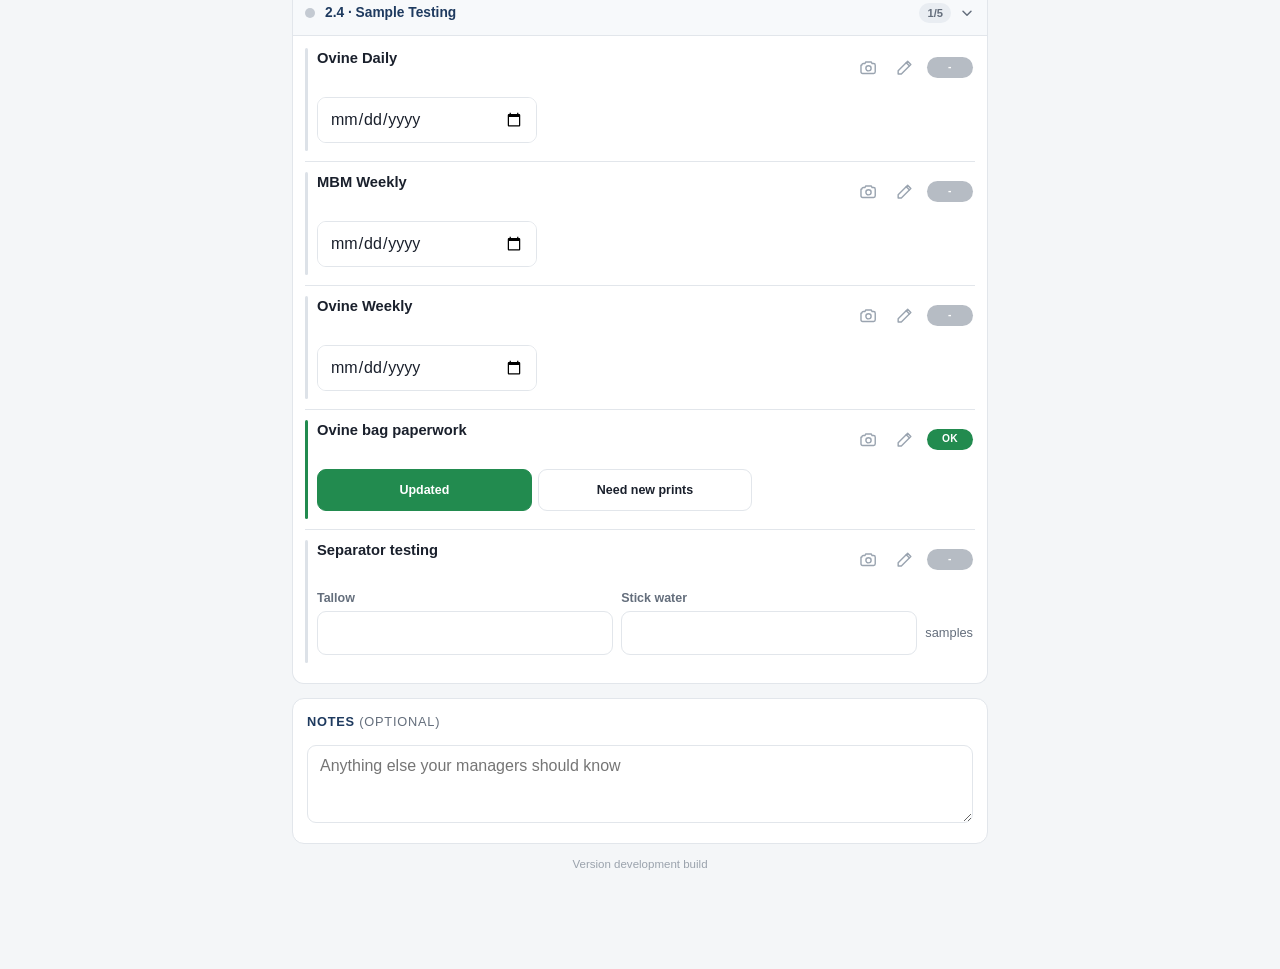
==== commit f6990876: "Add files via upload" ====
--- a/www/index.html
+++ b/www/index.html
@@ -26,6 +26,14 @@
 </header>
 
 <main>
+  <!-- ---------- backup reminder ----------
+       Shown by renderBackupStatus() only when a backup is overdue. Everything
+       lives on this one phone, so this is the nudge that keeps a copy of it. -->
+  <div class="backup-nag" id="backupNag" hidden>
+    <span id="backupNagText">&nbsp;</span>
+    <button type="button" class="btn btn-primary" id="btnBackupNag">Save a backup</button>
+  </div>
+
   <!-- ---------- report details ---------- -->
   <section class="card">
     <div class="card-head">
@@ -118,6 +126,8 @@
         <div class="dosing-since muted" id="dosingSince">&nbsp;</div>
       </div>
     </div>
+    <!-- Filled by renderDosing() when an entry is dated after the present. -->
+    <p class="dosing-warn" id="dosingWarn" hidden></p>
     <button type="button" id="btnDosingToggle" class="btn btn-ghost full">Record DAF dosage started</button>
     <div class="dosing-entry" id="dosingEntry" hidden>
       <div class="field-grid">
@@ -171,11 +181,13 @@
 
 <!-- ---------- sticky action bar ---------- -->
 <nav class="actionbar">
-  <button id="btnWhatsApp" class="btn btn-ghost">WhatsApp text</button>
   <button id="btnPdf" class="btn btn-primary">Save &amp; make PDF</button>
 </nav>
 
-<!-- ---------- settings sheet ---------- -->
+<!-- ---------- settings sheet ----------
+     In order of how often each part is needed: the backup first, because it is
+     the one thing that should be done regularly; then the one-off setup; the
+     working-out and repair panels last, folded away under Advanced. -->
 <div id="settingsSheet" class="sheet" hidden>
   <div class="sheet-inner">
     <div class="sheet-head">
@@ -183,120 +195,46 @@
       <button class="icon-btn" data-close-sheet>&times;</button>
     </div>
 
-    <h2>New report</h2>
-    <p class="muted small">
-      Clears everything on screen so you can start again. Your name, site and
-      trigger levels are kept, and reports you have already saved are not touched.
-    </p>
-    <button id="btnNewReport" class="btn btn-ghost full">&#10227; Start a new report</button>
-
-    <hr>
-    <h2>Trigger levels</h2>
-    <p class="muted small">
-      Set the numbers that decide when an item is flagged. Anything at or past the
-      <strong>Fault</strong> figure is reported as a fault; anything at or past
-      <strong>Monitor</strong> is reported as needing a watch.
-    </p>
-    <div id="thresholdForm"></div>
+    <h2>Backup</h2>
+    <p class="backup-status" id="backupStatus">&nbsp;</p>
+    <p class="muted small">
+      Everything is kept on this phone only. If it is lost or reset, your reports
+      go with it &mdash; so save a backup now and again, somewhere off the phone
+      such as your email or Google Drive. Photos are not included.
+    </p>
     <div class="sheet-foot">
-      <button id="btnResetThresholds" class="btn btn-ghost">Reset to defaults</button>
-      <button class="btn btn-primary" data-close-sheet>Done</button>
-    </div>
-    <hr>
-    <h2>Average usage</h2>
-    <p class="muted small">
-      How far back to look when working out average daily use. Reports older than
-      this are ignored. Because a report can cover several days &mdash; a weekend
-      or a few days off &mdash; the average may end up covering slightly more days
-      than this number.
-    </p>
-    <label>Look back this many days
-      <input type="number" id="fAvgWindow" inputmode="numeric" step="1" min="1" placeholder="14">
-    </label>
-
-    <hr>
-    <h2>Backup &amp; moving between devices</h2>
-    <p class="muted small">
-      Each device keeps its own copy &mdash; your phone and your PC do not talk to
-      each other. Save a backup file here and load it on the other device to bring
-      them together. Readings and dosing times from both are combined; where the
-      same morning exists on both, the one saved later is kept. Photos are not
-      included.
-    </p>
-    <p class="muted small">
-      <strong>This is also your only backup.</strong> Save one now and again &mdash;
-      if the phone is lost or cleared, everything goes with it.
-    </p>
-    <div class="sheet-foot">
-      <button id="btnBackupExport" class="btn btn-ghost">Save a backup</button>
+      <button id="btnBackupExport" class="btn btn-primary">Save a backup</button>
       <button id="btnBackupImport" class="btn btn-ghost">Load a backup</button>
     </div>
+    <p class="muted small">
+      <strong>Using two devices?</strong> Load the other one&rsquo;s backup here to
+      bring them together. Readings and dosing times from both are combined; where
+      the same morning exists on both, the one saved later is kept.
+    </p>
     <input type="file" id="backupInput" accept=".json,application/json" hidden>
 
     <hr>
     <h2>App version</h2>
     <p class="muted small">
-      Running version <span class="js-build-id">dev</span>. If the version here does not
-      match what you uploaded, tap below &mdash; the phone can hold on to the old
-      copy otherwise.
+      Running version <strong class="js-build-id">dev</strong>. If you have just
+      uploaded an update and this number has not changed, tap below &mdash; the
+      phone can hold on to the old copy otherwise.
     </p>
     <button id="btnCheckUpdate" class="btn btn-ghost full">&#10227; Check for an update</button>
 
     <hr>
-    <h2>Where the water speed comes from</h2>
-    <p class="muted small">
-      The speed is averaged over past days where the dosing ran right through
-      the whole period between two meter readings. Only those days can be
-      measured exactly, so only those are used.
-    </p>
-    <div id="flowDetail"></div>
-
-    <hr>
-    <h2>Every dosing entry</h2>
-    <p class="muted small">
-      The full list, newest first. An extra entry in the middle of a day stops
-      that day counting towards the speed above. Remove any wrong ones from the
-      Chemical dosing card on the main screen.
-    </p>
-    <div id="dosingAudit"></div>
-    <p class="muted small">
-      Deleting <strong>every</strong> entry and reopening the app brings back the
-      seven times recorded on paper.
-    </p>
-
-    <hr>
-    <h2>Recorded readings and reports</h2>
-    <p class="muted small">
-      Puts back everything written down before the app existed &mdash; the meter
-      readings <em>and</em> the reports for 11 Sep to 2 Oct 2026. Use this if the
-      water speed looks wrong, or if the panel above says
-      <strong>meter reading missing</strong> for any of those days. Anything
-      saved for those dates is replaced; other dates are untouched.
-    </p>
-    <button id="btnMeterRestore" class="btn btn-ghost full">&#10227; Put back the recorded readings and reports</button>
-
-    <hr>
-    <h2>Saved reports</h2>
-    <div id="historyList" class="history"></div>
-    <hr>
     <h2>Your name</h2>
-    <p class="muted small">
-      Shown on every report as the person who did the checks. It is always the
-      same, so it lives here rather than taking up room on the morning sheet.
-    </p>
+    <p class="muted small">Shown on every report as the person who did the checks.</p>
     <input type="text" id="fReporter" autocomplete="name" placeholder="Your name">
 
-    <hr>
-    <h2>Company name</h2>
+    <h2 class="sub">Company name</h2>
     <input type="text" id="fSite" placeholder="Shown in the PDF header">
 
-    <hr>
-    <h2>Report number prefix</h2>
+    <h2 class="sub">Report number prefix</h2>
     <p class="muted small">Used for the reference on each report, e.g. ATP-DOR-2026-09-28.</p>
     <input type="text" id="fPrefix" placeholder="ATP-DOR">
 
-    <hr>
-    <h2>Company logo</h2>
+    <h2 class="sub">Company logo</h2>
     <p class="muted small">Appears at the top of every PDF. Pick it once and it is remembered.</p>
     <div class="logo-row">
       <div class="logo-preview" id="logoPreview"><span class="muted small">No logo</span></div>
@@ -308,25 +246,80 @@
     <input type="file" accept="image/*" id="logoInput" hidden>
 
     <hr>
-    <h2>About</h2>
-    <p class="muted small">
-      Version <strong class="js-build-id">dev</strong><br>
-      If you have just uploaded an update and this number has not changed, use
-      <strong>Check for an update</strong> above.
-    </p>
-  </div>
-</div>
-
-<!-- ---------- whatsapp sheet ---------- -->
-<div id="waSheet" class="sheet" hidden>
-  <div class="sheet-inner">
-    <div class="sheet-head">
-      <h2>WhatsApp messages</h2>
-      <button class="icon-btn" data-close-sheet>&times;</button>
-    </div>
-    <p class="muted small">Send these as two separate messages so neither gets cut off by
-      &ldquo;Read more&rdquo;.</p>
-    <div id="waBody"></div>
+    <h2>Trigger levels</h2>
+    <p class="muted small">
+      The numbers that decide when a check is flagged. At or past
+      <strong>Fault</strong> it is reported as a fault; at or past
+      <strong>Monitor</strong>, as needing a watch. The four chemicals are judged
+      on how many days they will last. Their litre levels are only used until the
+      app has enough history to know how fast each one goes.
+    </p>
+    <div id="thresholdForm"></div>
+    <div class="sheet-foot">
+      <button id="btnResetThresholds" class="btn btn-ghost">Reset to defaults</button>
+    </div>
+
+    <hr>
+    <h2>Average usage</h2>
+    <p class="muted small">
+      How far back to look when working out average daily use. Reports older than
+      this are ignored. Because a report can cover several days &mdash; a weekend
+      or a few days off &mdash; the average may end up covering slightly more days
+      than this number.
+    </p>
+    <label>Look back this many days
+      <input type="number" id="fAvgWindow" inputmode="numeric" step="1" min="1" placeholder="14">
+    </label>
+
+    <hr>
+    <h2>Saved reports</h2>
+    <div id="historyList" class="history"></div>
+
+    <hr>
+    <h2>New report</h2>
+    <p class="muted small">
+      Clears everything on screen so you can start again. Your name, site and
+      trigger levels are kept, and reports you have already saved are not touched.
+    </p>
+    <button id="btnNewReport" class="btn btn-ghost full">&#10227; Start a new report</button>
+
+    <hr>
+    <details class="advanced">
+      <summary>Advanced</summary>
+      <p class="muted small">How the figures are worked out, and repairs. Not needed day to day.</p>
+
+      <h2>Where the average flow comes from</h2>
+    <p class="muted small">
+      The water the meter recorded, divided by the hours, over past days when
+      the dosing ran right through from one meter reading to the next. Only
+      those days can be measured exactly, so only those are used. Your Flow
+      rate check is not part of this - it is reported as you type it.
+    </p>
+    <div id="flowDetail"></div>
+
+    <hr>
+    <h2>Every dosing entry</h2>
+    <p class="muted small">
+      The full list, newest first. An extra entry in the middle of a day stops
+      that day counting towards the average flow above. Remove any wrong ones from the
+      Chemical dosing card on the main screen.
+    </p>
+    <div id="dosingAudit"></div>
+    <p class="muted small">
+      Deleting <strong>every</strong> entry and reopening the app brings back the
+      seven times recorded on paper.
+    </p>
+
+      <h2>Recorded readings and reports</h2>
+    <p class="muted small">
+      Puts back everything written down before the app existed &mdash; the meter
+      readings <em>and</em> the reports for 11 Sep to 2 Oct 2026. Use this if the
+      average flow looks wrong, or if the panel above says
+      <strong>meter reading missing</strong> for any of those days. Anything
+      saved for those dates is replaced; other dates are untouched.
+    </p>
+    <button id="btnMeterRestore" class="btn btn-ghost full">&#10227; Put back the recorded readings and reports</button>
+    </details>
   </div>
 </div>
 
--- a/www/styles.css
+++ b/www/styles.css
@@ -705,6 +705,32 @@
 .dosing-row .dosing-what.off { color: var(--todo); }
 .dosing-del { border: 0; background: none; color: var(--fault); font-size: .74rem; cursor: pointer; padding: 6px; }
 
+/* An entry dated after the present: not counted until its time comes, so it
+   is marked rather than shown like any other switch. */
+.dosing-warn {
+  margin: 0 0 11px;
+  padding: 9px 11px;
+  border: 1px solid #f0d58a;
+  border-radius: 10px;
+  background: #fff8e6;
+  color: #7a5200;
+  font-size: .8rem;
+  line-height: 1.4;
+}
+.dosing-row.future .dosing-when { color: #8a6100; }
+.dosing-future {
+  font-size: .64rem;
+  font-weight: 800;
+  letter-spacing: .04em;
+  text-transform: uppercase;
+  color: #8a6100;
+  background: #fff1c7;
+  border-radius: 20px;
+  padding: 2px 7px;
+}
+/* The reason an entry was refused, kept in the form while it is corrected. */
+#dosingHint.problem { color: var(--fault); font-weight: 600; }
+
 /* Only the newest entry shows; the arrow in the card heading opens the rest.
    The first row inside the folded block is a first-child too, so without this
    it lost its divider and ran straight into the row above when opened. */
@@ -800,20 +826,67 @@
 .th-inputs label { font-size: .68rem; margin-bottom: 0; }
 .th-inputs input { padding: 8px; min-height: 40px; }
 
-.wa-block { border: 1px solid var(--line); border-radius: 11px; padding: 12px; margin-bottom: 12px; }
-.wa-block h3 { margin: 0 0 8px; font-size: .84rem; color: var(--navy); }
-.wa-text {
-  white-space: pre-wrap;
-  font-family: ui-monospace, SFMono-Regular, Menlo, Consolas, monospace;
-  font-size: .76rem;
-  background: #f7f9fb;
-  border: 1px solid var(--line);
-  border-radius: 8px;
-  padding: 10px;
-  max-height: 260px;
-  overflow-y: auto;
-  margin-bottom: 9px;
-}
+/* ---------------- backup ---------------- */
+
+/* The reminder on the main screen: one line, only when a backup is due. */
+.backup-nag {
+  display: flex;
+  align-items: center;
+  gap: 10px;
+  margin-bottom: 12px;
+  padding: 9px 10px 9px 14px;
+  border: 1px solid #f0d58a;
+  border-left: 4px solid var(--watch);
+  border-radius: var(--radius);
+  background: #fff8e6;
+  color: #6b4a00;
+  font-size: .82rem;
+  line-height: 1.35;
+}
+/* Must stay: .backup-nag sets display, which beats the hidden attribute. */
+.backup-nag[hidden] { display: none; }
+.backup-nag span { flex: 1 1 auto; }
+.backup-nag .btn {
+  flex: 0 0 auto;
+  min-height: 40px;
+  padding: 0 14px;
+  font-size: .82rem;
+}
+
+.backup-status { margin: 0 0 8px; font-size: .88rem; font-weight: 700; color: var(--ok); }
+.backup-status.overdue { color: #8a6100; }
+
+/* ---------------- settings ---------------- */
+
+/* Settings that belong together sit under one rule, each with its own name. */
+.sheet-inner h2.sub { margin-top: 18px; }
+
+/* The working-out and repair panels, folded away: needed for an odd question,
+   not day to day. */
+.advanced > summary {
+  cursor: pointer;
+  list-style: none;
+  display: flex;
+  align-items: center;
+  justify-content: space-between;
+  min-height: var(--tap);
+  font-size: .85rem;
+  font-weight: 700;
+  text-transform: uppercase;
+  letter-spacing: .05em;
+  color: var(--navy);
+}
+.advanced > summary::-webkit-details-marker { display: none; }
+.advanced > summary::after {
+  content: "";
+  width: 9px; height: 9px;
+  margin-right: 6px;
+  border-right: 2.2px solid var(--slate);
+  border-bottom: 2.2px solid var(--slate);
+  transform: rotate(45deg) translateY(-3px);
+  transition: transform .18s ease;
+}
+.advanced[open] > summary::after { transform: rotate(-135deg) translateY(-2px); }
 .history-row { display: flex; align-items: center; justify-content: space-between; gap: 10px; border-top: 1px solid var(--line); padding: 10px 0; font-size: .85rem; }
 .history-row:first-child { border-top: 0; }
 .history-row .h-actions { display: flex; gap: 6px; }
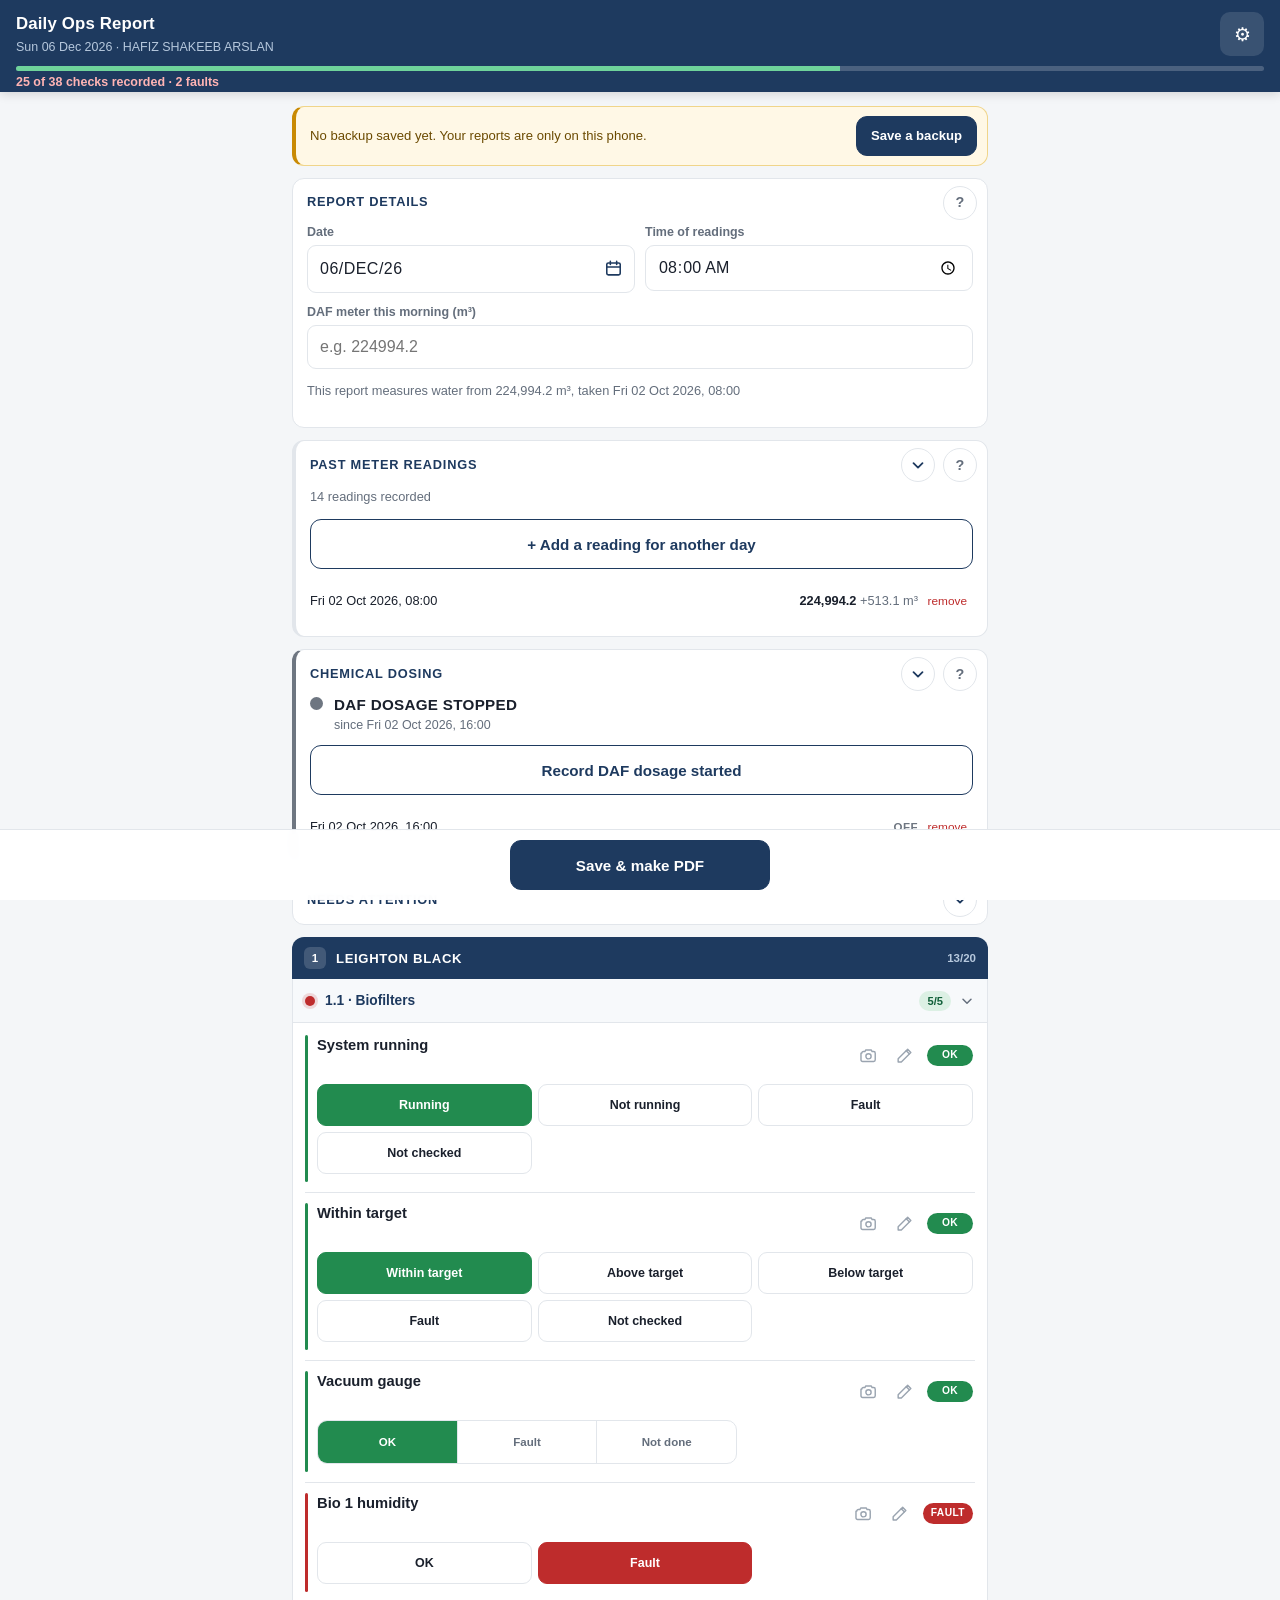
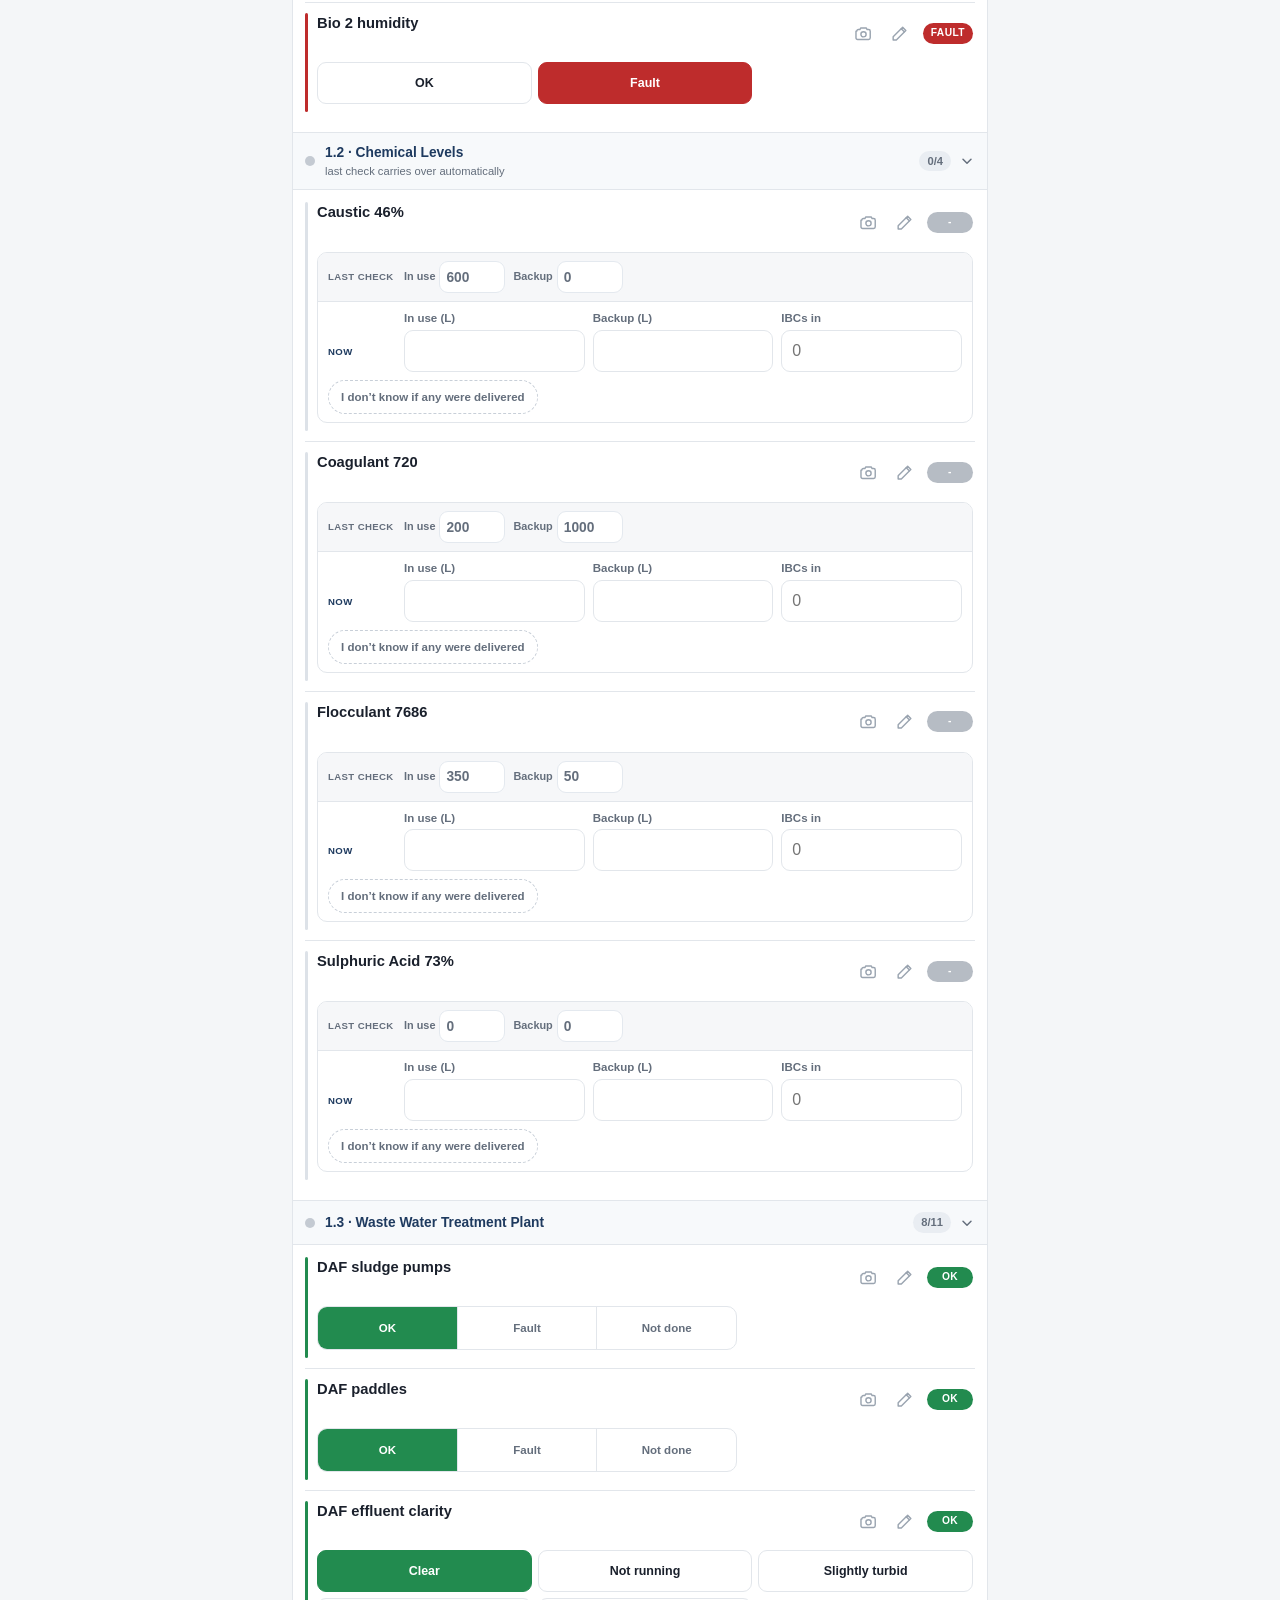
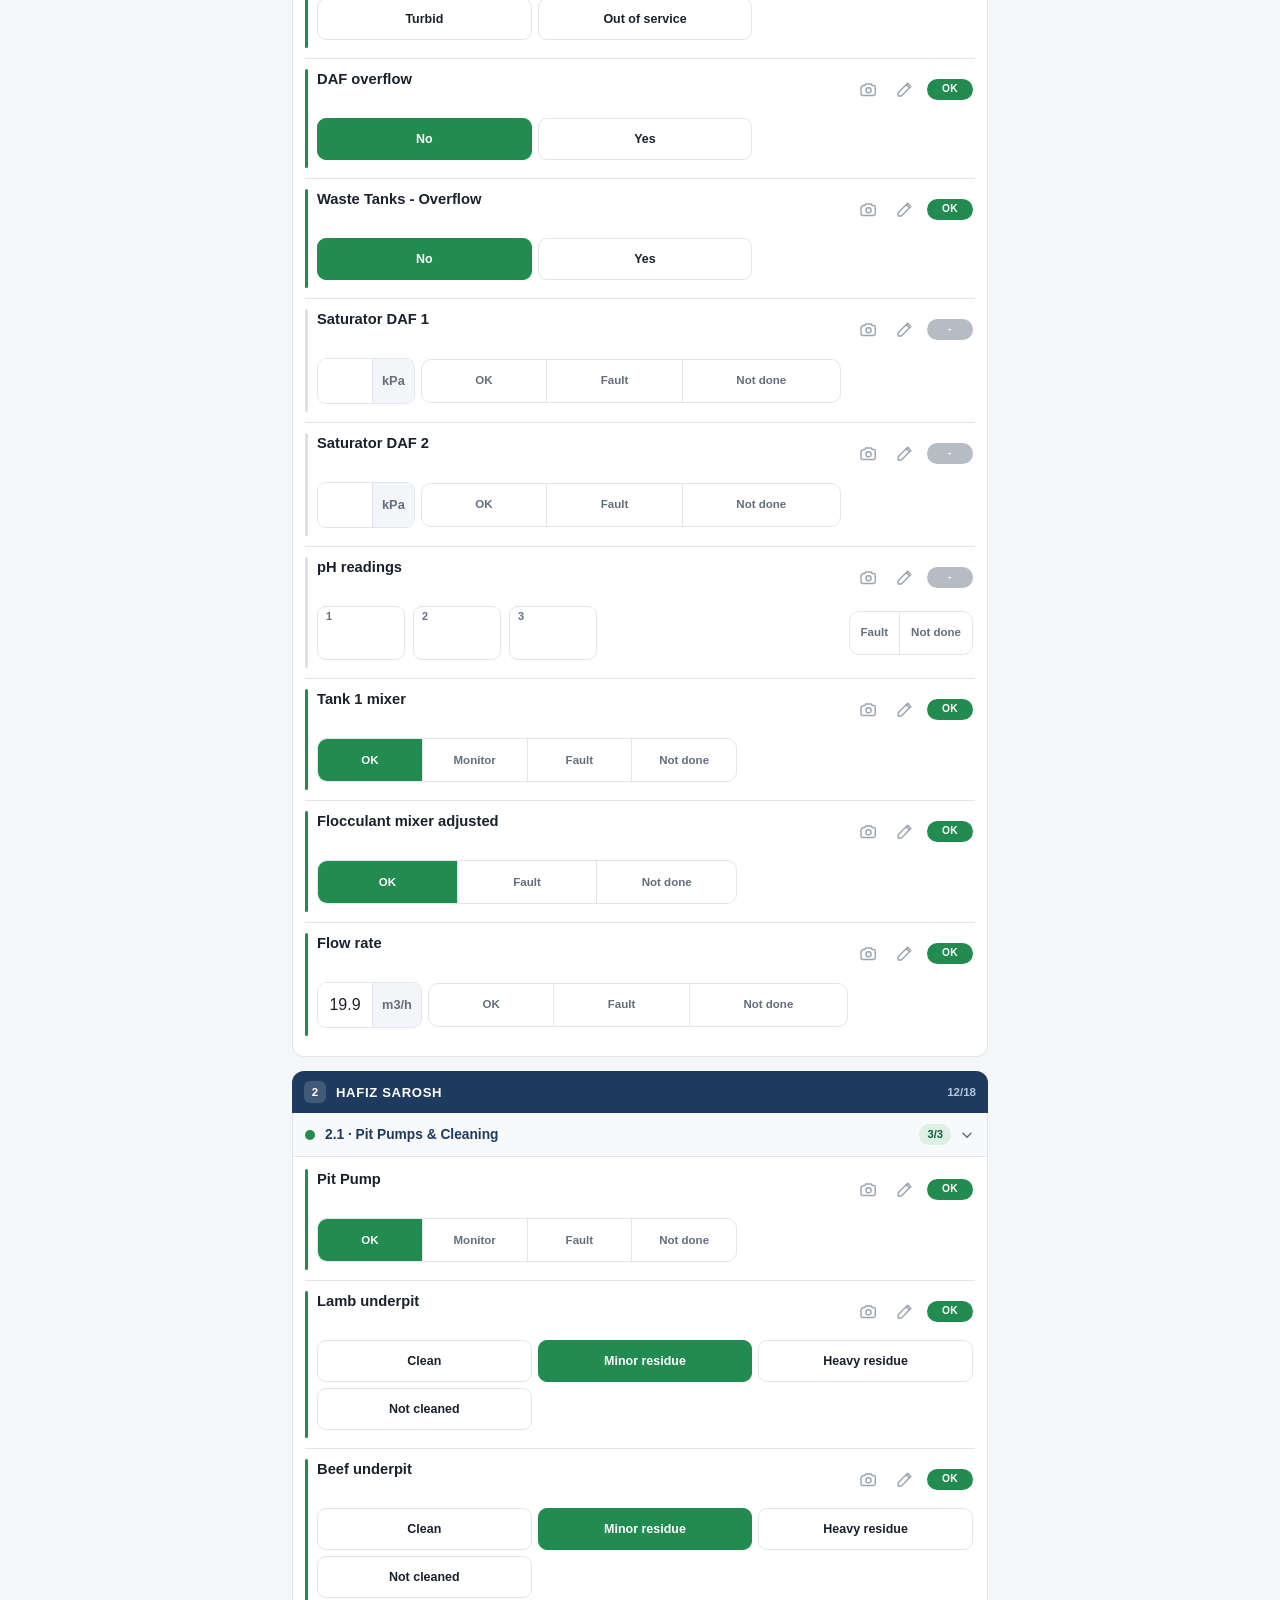
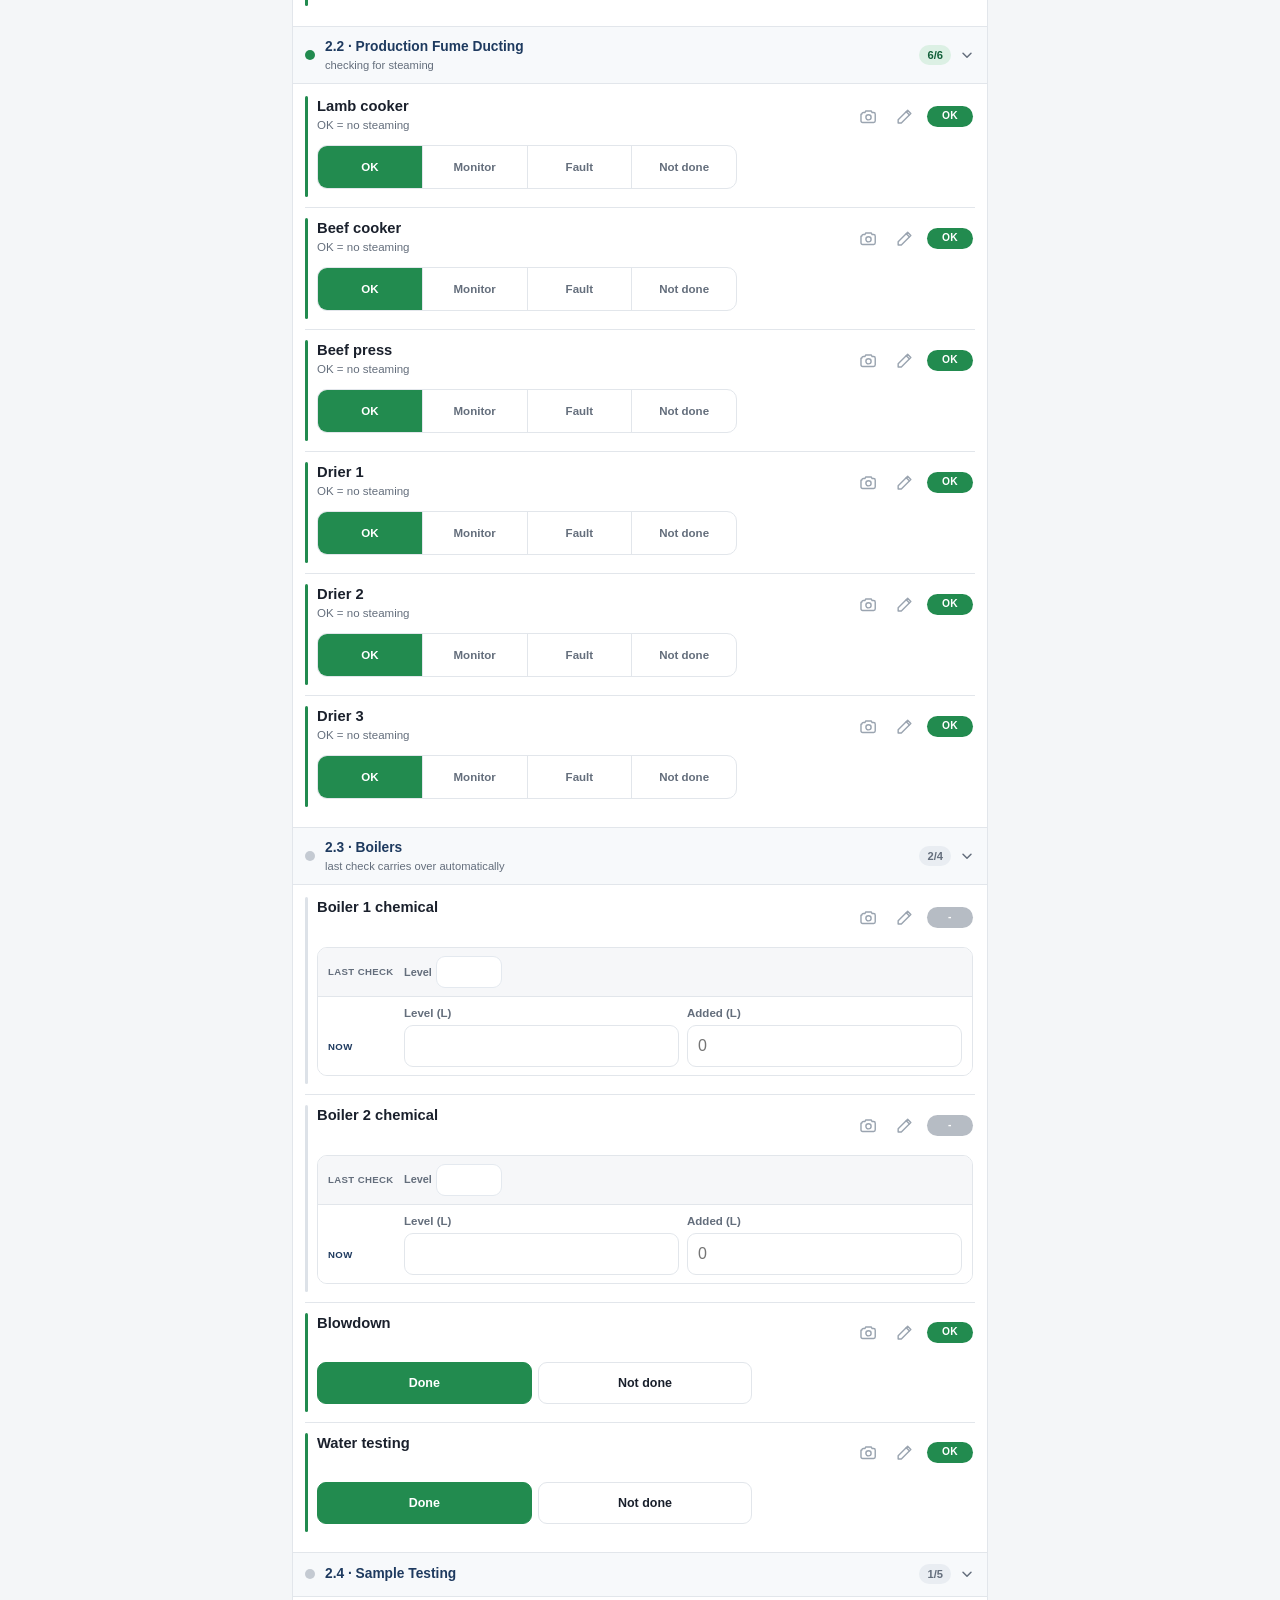
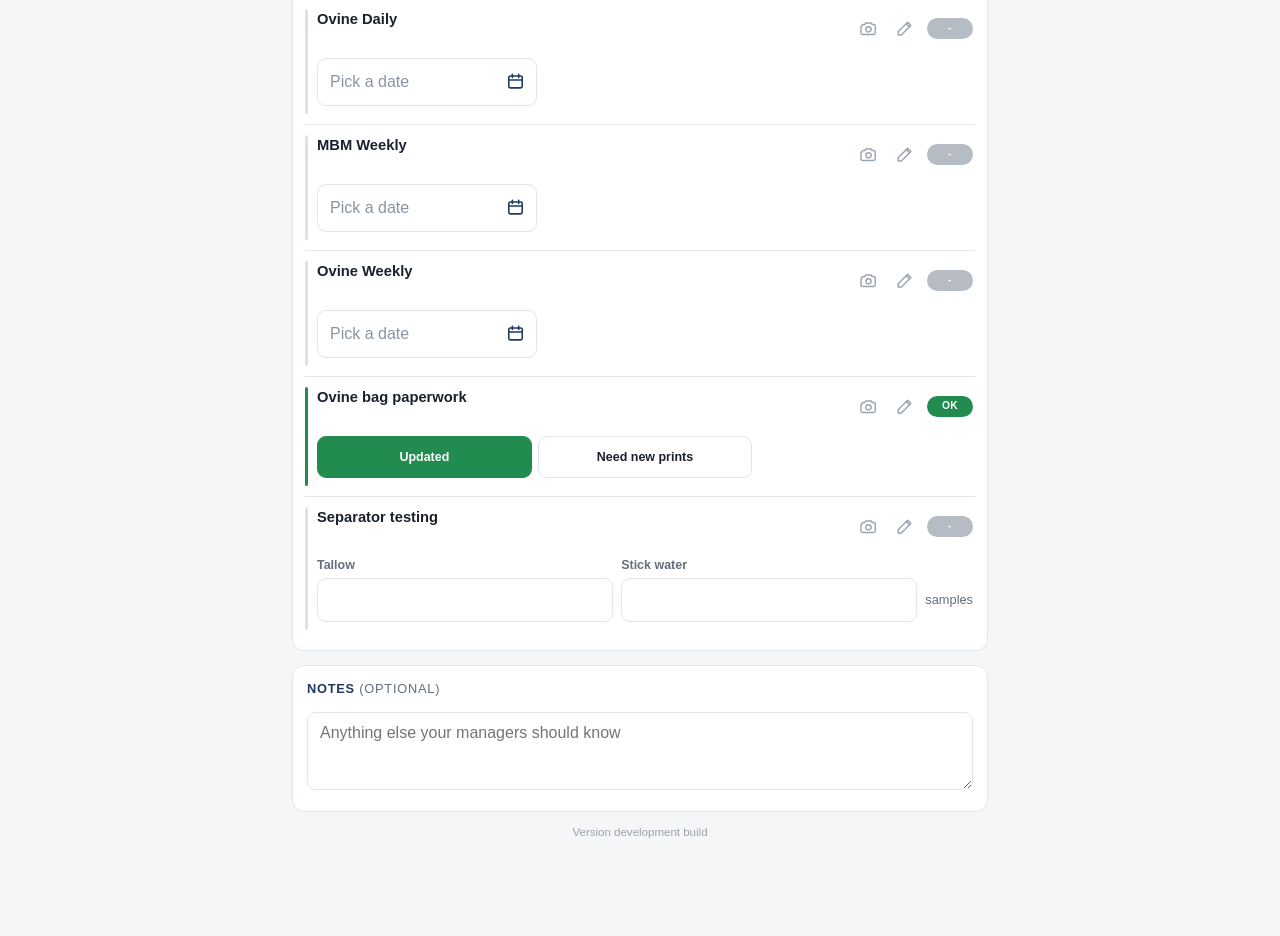
==== commit d7d59c34: "Add files via upload" ====
--- a/www/index.html
+++ b/www/index.html
@@ -29,9 +29,18 @@
   <!-- ---------- backup reminder ----------
        Shown by renderBackupStatus() only when a backup is overdue. Everything
        lives on this one phone, so this is the nudge that keeps a copy of it. -->
-  <div class="backup-nag" id="backupNag" hidden>
+  <div class="nag" id="backupNag" hidden>
     <span id="backupNagText">&nbsp;</span>
     <button type="button" class="btn btn-primary" id="btnBackupNag">Save a backup</button>
+  </div>
+
+  <!-- ---------- no saved copy of the app on this phone ----------
+       Shown by renderOfflineStatus() only when the phone has not saved its own
+       copy of the app. Without that copy the app will not open with no signal,
+       and this says so while there is still signal to fix it with. -->
+  <div class="nag" id="offlineNag" hidden>
+    <span>This phone has not saved its own copy of the app yet, so it will not open
+    without signal. Stay connected a moment, or open the app again with signal.</span>
   </div>
 
   <!-- ---------- report details ---------- -->
@@ -50,7 +59,7 @@
     </div>
     <div class="field-grid">
       <label>Date
-        <input type="date" id="fDate">
+        <span class="datebox"><span class="datebox-text" aria-hidden="true"></span><input type="date" id="fDate"></span>
       </label>
       <label>Time of readings
         <input type="time" id="fReadingTime">
@@ -84,7 +93,7 @@
     <div class="dosing-entry" id="meterEntry" hidden>
       <div class="field-grid">
         <label>Date
-          <input type="date" id="meterDate">
+          <span class="datebox"><span class="datebox-text" aria-hidden="true"></span><input type="date" id="meterDate"></span>
         </label>
         <label>Time
           <input type="time" id="meterTime">
@@ -132,7 +141,7 @@
     <div class="dosing-entry" id="dosingEntry" hidden>
       <div class="field-grid">
         <label>Date
-          <input type="date" id="dosingDate">
+          <span class="datebox"><span class="datebox-text" aria-hidden="true"></span><input type="date" id="dosingDate"></span>
         </label>
         <label>Time
           <input type="time" id="dosingTime">
@@ -185,9 +194,13 @@
 </nav>
 
 <!-- ---------- settings sheet ----------
-     In order of how often each part is needed: the backup first, because it is
-     the one thing that should be done regularly; then the one-off setup; the
-     working-out and repair panels last, folded away under Advanced. -->
+     Every section is its title and its controls; what the section is for sits
+     behind the "?" beside the title, as on the morning sheet. Only live
+     figures stay in view (last backup, version, whether the app works without
+     signal), because those change and are the reason to look.
+     Order: starting a new report first, then the backup (the one thing to do
+     regularly), then one-off setup, with the working-out and repair panels last
+     under Advanced. -->
 <div id="settingsSheet" class="sheet" hidden>
   <div class="sheet-inner">
     <div class="sheet-head">
@@ -195,47 +208,110 @@
       <button class="icon-btn" data-close-sheet>&times;</button>
     </div>
 
-    <h2>Backup</h2>
+    <div class="set-head">
+      <h2>New report</h2>
+      <div class="card-tools">
+        <button type="button" class="help-btn" data-help="helpNew"
+                aria-expanded="false" aria-label="What this does">?</button>
+      </div>
+    </div>
+    <div class="help-text" id="helpNew" hidden>
+      Clears everything on screen so you can start again. Your name, site and
+      trigger levels are kept, and reports you have already saved are not touched.
+    </div>
+    <button id="btnNewReport" class="btn btn-ghost full">&#10227; Start a new report</button>
+
+    <hr>
+    <div class="set-head">
+      <h2>Backup</h2>
+      <div class="card-tools">
+        <button type="button" class="help-btn" data-help="helpBackup"
+                aria-expanded="false" aria-label="What this is for">?</button>
+      </div>
+    </div>
+    <div class="help-text" id="helpBackup" hidden>
+      <p>Everything is kept on this phone only. If it is lost or reset, your reports
+      go with it &mdash; so save a backup now and again, somewhere off the phone
+      such as your email or Google Drive. Photos are not included.</p>
+      <p><strong>Using two devices?</strong> Load the other one&rsquo;s backup here to
+      bring them together. Readings and dosing times from both are combined; where
+      the same morning exists on both, the one saved later is kept.</p>
+    </div>
     <p class="backup-status" id="backupStatus">&nbsp;</p>
-    <p class="muted small">
-      Everything is kept on this phone only. If it is lost or reset, your reports
-      go with it &mdash; so save a backup now and again, somewhere off the phone
-      such as your email or Google Drive. Photos are not included.
-    </p>
     <div class="sheet-foot">
       <button id="btnBackupExport" class="btn btn-primary">Save a backup</button>
       <button id="btnBackupImport" class="btn btn-ghost">Load a backup</button>
     </div>
-    <p class="muted small">
-      <strong>Using two devices?</strong> Load the other one&rsquo;s backup here to
-      bring them together. Readings and dosing times from both are combined; where
-      the same morning exists on both, the one saved later is kept.
-    </p>
     <input type="file" id="backupInput" accept=".json,application/json" hidden>
 
     <hr>
-    <h2>App version</h2>
-    <p class="muted small">
-      Running version <strong class="js-build-id">dev</strong>. If you have just
-      uploaded an update and this number has not changed, tap below &mdash; the
-      phone can hold on to the old copy otherwise.
-    </p>
+    <div class="set-head">
+      <h2>App version</h2>
+      <div class="card-tools">
+        <button type="button" class="help-btn" data-help="helpVersion"
+                aria-expanded="false" aria-label="What this is for">?</button>
+      </div>
+    </div>
+    <div class="help-text" id="helpVersion" hidden>
+      <p>The app keeps its own copy on this phone, so it opens with no signal. It
+      only needs signal to get the app the first time, and to pick up a new version
+      after you upload one.</p>
+      <p>If you have just uploaded an update and the version below has not changed,
+      tap <strong>Check for an update</strong> &mdash; the phone can hold on to the
+      old copy otherwise.</p>
+      <p><strong>Open it from the app&rsquo;s icon</strong> on your Home screen. An
+      address typed into Chrome without the final <strong>/</strong> cannot use the
+      saved copy, and will ask the internet instead.</p>
+      <p><strong>Protected from phone clean-ups:</strong> if this says no, the phone
+      may delete the app&rsquo;s saved copy &mdash; and your readings &mdash; when it
+      runs short of space. Adding the app to your Home screen (Chrome menu, then
+      <strong>Install app</strong>) protects them. Save a backup either way.</p>
+    </div>
+    <p class="version-status">Version <strong class="js-build-id">dev</strong></p>
+    <p class="backup-status" id="offlineStatus">&nbsp;</p>
+    <p class="backup-status" id="storageStatus" hidden>&nbsp;</p>
     <button id="btnCheckUpdate" class="btn btn-ghost full">&#10227; Check for an update</button>
 
     <hr>
-    <h2>Your name</h2>
-    <p class="muted small">Shown on every report as the person who did the checks.</p>
+    <div class="set-head">
+      <h2>Your name</h2>
+      <div class="card-tools">
+        <button type="button" class="help-btn" data-help="helpName"
+                aria-expanded="false" aria-label="What this is for">?</button>
+      </div>
+    </div>
+    <div class="help-text" id="helpName" hidden>
+      Shown on every report as the person who did the checks.
+    </div>
     <input type="text" id="fReporter" autocomplete="name" placeholder="Your name">
 
-    <h2 class="sub">Company name</h2>
+    <div class="set-head">
+      <h2>Company name</h2>
+    </div>
     <input type="text" id="fSite" placeholder="Shown in the PDF header">
 
-    <h2 class="sub">Report number prefix</h2>
-    <p class="muted small">Used for the reference on each report, e.g. ATP-DOR-2026-09-28.</p>
+    <div class="set-head">
+      <h2>Report number prefix</h2>
+      <div class="card-tools">
+        <button type="button" class="help-btn" data-help="helpPrefix"
+                aria-expanded="false" aria-label="What this is for">?</button>
+      </div>
+    </div>
+    <div class="help-text" id="helpPrefix" hidden>
+      Used for the reference on each report, e.g. ATP-DOR-2026-09-28.
+    </div>
     <input type="text" id="fPrefix" placeholder="ATP-DOR">
 
-    <h2 class="sub">Company logo</h2>
-    <p class="muted small">Appears at the top of every PDF. Pick it once and it is remembered.</p>
+    <div class="set-head">
+      <h2>Company logo</h2>
+      <div class="card-tools">
+        <button type="button" class="help-btn" data-help="helpLogo"
+                aria-expanded="false" aria-label="What this is for">?</button>
+      </div>
+    </div>
+    <div class="help-text" id="helpLogo" hidden>
+      Appears at the top of every PDF. Pick it once and it is remembered.
+    </div>
     <div class="logo-row">
       <div class="logo-preview" id="logoPreview"><span class="muted small">No logo</span></div>
       <div class="logo-actions">
@@ -246,79 +322,108 @@
     <input type="file" accept="image/*" id="logoInput" hidden>
 
     <hr>
-    <h2>Trigger levels</h2>
-    <p class="muted small">
+    <div class="set-head">
+      <h2>Trigger levels</h2>
+      <div class="card-tools">
+        <button type="button" class="help-btn" data-help="helpLevels"
+                aria-expanded="false" aria-label="What this is for">?</button>
+      </div>
+    </div>
+    <div class="help-text" id="helpLevels" hidden>
       The numbers that decide when a check is flagged. At or past
       <strong>Fault</strong> it is reported as a fault; at or past
       <strong>Monitor</strong>, as needing a watch. The four chemicals are judged
       on how many days they will last. Their litre levels are only used until the
       app has enough history to know how fast each one goes.
-    </p>
+    </div>
     <div id="thresholdForm"></div>
     <div class="sheet-foot">
       <button id="btnResetThresholds" class="btn btn-ghost">Reset to defaults</button>
     </div>
 
     <hr>
-    <h2>Average usage</h2>
-    <p class="muted small">
+    <div class="set-head">
+      <h2>Average usage</h2>
+      <div class="card-tools">
+        <button type="button" class="help-btn" data-help="helpAverage"
+                aria-expanded="false" aria-label="What this is for">?</button>
+      </div>
+    </div>
+    <div class="help-text" id="helpAverage" hidden>
       How far back to look when working out average daily use. Reports older than
       this are ignored. Because a report can cover several days &mdash; a weekend
       or a few days off &mdash; the average may end up covering slightly more days
       than this number.
-    </p>
+    </div>
     <label>Look back this many days
       <input type="number" id="fAvgWindow" inputmode="numeric" step="1" min="1" placeholder="14">
     </label>
 
     <hr>
-    <h2>Saved reports</h2>
-    <div id="historyList" class="history"></div>
-
-    <hr>
-    <h2>New report</h2>
-    <p class="muted small">
-      Clears everything on screen so you can start again. Your name, site and
-      trigger levels are kept, and reports you have already saved are not touched.
-    </p>
-    <button id="btnNewReport" class="btn btn-ghost full">&#10227; Start a new report</button>
-
-    <hr>
     <details class="advanced">
-      <summary>Advanced</summary>
-      <p class="muted small">How the figures are worked out, and repairs. Not needed day to day.</p>
-
-      <h2>Where the average flow comes from</h2>
-    <p class="muted small">
-      The water the meter recorded, divided by the hours, over past days when
-      the dosing ran right through from one meter reading to the next. Only
-      those days can be measured exactly, so only those are used. Your Flow
-      rate check is not part of this - it is reported as you type it.
-    </p>
-    <div id="flowDetail"></div>
-
-    <hr>
-    <h2>Every dosing entry</h2>
-    <p class="muted small">
-      The full list, newest first. An extra entry in the middle of a day stops
-      that day counting towards the average flow above. Remove any wrong ones from the
-      Chemical dosing card on the main screen.
-    </p>
-    <div id="dosingAudit"></div>
-    <p class="muted small">
-      Deleting <strong>every</strong> entry and reopening the app brings back the
-      seven times recorded on paper.
-    </p>
-
-      <h2>Recorded readings and reports</h2>
-    <p class="muted small">
-      Puts back everything written down before the app existed &mdash; the meter
-      readings <em>and</em> the reports for 11 Sep to 2 Oct 2026. Use this if the
-      average flow looks wrong, or if the panel above says
-      <strong>meter reading missing</strong> for any of those days. Anything
-      saved for those dates is replaced; other dates are untouched.
-    </p>
-    <button id="btnMeterRestore" class="btn btn-ghost full">&#10227; Put back the recorded readings and reports</button>
+      <summary>
+        <span>Advanced</span>
+        <button type="button" class="help-btn" data-help="helpAdvanced"
+                aria-expanded="false" aria-label="What this is for">?</button>
+      </summary>
+      <div class="help-text" id="helpAdvanced" hidden>
+        Saved reports, how the figures are worked out, and repairs. Not needed day to day.
+      </div>
+
+      <div class="set-head">
+        <h2>Saved reports</h2>
+      </div>
+      <div id="historyList" class="history"></div>
+
+      <hr>
+      <div class="set-head">
+        <h2>Where the average flow comes from</h2>
+        <div class="card-tools">
+          <button type="button" class="help-btn" data-help="helpFlow"
+                  aria-expanded="false" aria-label="What this is for">?</button>
+        </div>
+      </div>
+      <div class="help-text" id="helpFlow" hidden>
+        The water the meter recorded, divided by the hours, over past days when
+        the dosing ran right through from one meter reading to the next. Only
+        those days can be measured exactly, so only those are used. Your Flow
+        rate check is not part of this &mdash; it is reported as you type it.
+      </div>
+      <div id="flowDetail"></div>
+
+      <hr>
+      <div class="set-head">
+        <h2>Every dosing entry</h2>
+        <div class="card-tools">
+          <button type="button" class="help-btn" data-help="helpAudit"
+                  aria-expanded="false" aria-label="What this is for">?</button>
+        </div>
+      </div>
+      <div class="help-text" id="helpAudit" hidden>
+        <p>The full list, newest first. An extra entry in the middle of a day stops
+        that day counting towards the average flow above. Remove any wrong ones from
+        the Chemical dosing card on the main screen.</p>
+        <p>Deleting <strong>every</strong> entry and reopening the app brings back
+        the seven times recorded on paper.</p>
+      </div>
+      <div id="dosingAudit"></div>
+
+      <hr>
+      <div class="set-head">
+        <h2>Recorded readings and reports</h2>
+        <div class="card-tools">
+          <button type="button" class="help-btn" data-help="helpRecorded"
+                  aria-expanded="false" aria-label="What this is for">?</button>
+        </div>
+      </div>
+      <div class="help-text" id="helpRecorded" hidden>
+        Puts back everything written down before the app existed &mdash; the meter
+        readings <em>and</em> the reports for 11 Sep to 2 Oct 2026. Use this if the
+        average flow looks wrong, or if the panel above says
+        <strong>meter reading missing</strong> for any of those days. Anything
+        saved for those dates is replaced; other dates are untouched.
+      </div>
+      <button id="btnMeterRestore" class="btn btn-ghost full">&#10227; Put back the recorded readings and reports</button>
     </details>
   </div>
 </div>
--- a/www/styles.css
+++ b/www/styles.css
@@ -377,7 +377,49 @@
 /* A pressure or a flow rate is three or four digits. A field the full width of
    the phone invites a second look to check nothing is missing. */
 .item[data-type="number"] .numrow { max-width: 260px; }
-.item[data-type="date"] .numrow { max-width: 220px; }
+.item[data-type="date"] .datebox { max-width: 220px; margin-top: 8px; }
+
+/* ---- dates, drawn as 14/OCT/26 ----
+   Two layers: the text you read, and the real date input laid invisibly over
+   it. The browser's own format (10/14/2026) cannot be changed, but it can be
+   hidden - a tap lands on the invisible input, which opens the phone's calendar
+   exactly as before. */
+.datebox { position: relative; display: block; margin-top: 4px; }
+.datebox-text {
+  display: flex;
+  align-items: center;
+  min-height: 48px;          /* the same height as the time box beside it */
+  padding: 0 40px 0 12px;
+  border: 1px solid var(--line);
+  border-radius: 9px;
+  background: #fff url("data:image/svg+xml,%3Csvg xmlns='http://www.w3.org/2000/svg' viewBox='0 0 24 24' fill='none' stroke='%231e3a5f' stroke-width='2' stroke-linecap='round' stroke-linejoin='round'%3E%3Crect x='3.5' y='5' width='17' height='15' rx='2'/%3E%3Cpath d='M3.5 10h17M8 3v4M16 3v4'/%3E%3C/svg%3E") no-repeat right 11px center / 19px;
+  font-size: 1rem;
+  font-weight: 400;
+  line-height: 1.5;
+  color: var(--ink);
+  font-variant-numeric: tabular-nums;
+  letter-spacing: .03em;
+}
+.datebox-text.empty { color: #8a94a1; letter-spacing: 0; }
+/* More specific than the shared input rule, so its padding, border and
+   minimum height do not push the invisible input out of line with the text. */
+.datebox input[type=date] {
+  position: absolute;
+  inset: 0;
+  width: 100%;
+  height: 100%;
+  min-height: 0;
+  margin: 0;
+  padding: 0;
+  border: 0;
+  opacity: 0;
+  cursor: pointer;
+}
+.datebox:focus-within .datebox-text {
+  border-color: var(--navy);
+  outline: 2px solid #9db8d8;
+  outline-offset: 1px;
+}
 
 /* ---- a short reading and its four buttons on one line ----
    Saturators (3 digits), flow rate (4) and the three pH points (3-4 each).
@@ -398,7 +440,7 @@
 }
 .inline-row > .numrow,
 .inline-row > .multirow { flex: 0 0 auto; margin-top: 0; }
-.inline-row > .statusrow { flex: 1 1 165px; min-width: 165px; margin-top: 0; }
+.inline-row > .statusrow { flex: 1 1 150px; min-width: 150px; margin-top: 0; }
 .inline-row .sbtn {
   flex: 1 1 auto;
   min-width: auto;
@@ -419,31 +461,50 @@
 .inline-row input[type=number]::-webkit-outer-spin-button,
 .inline-row input[type=number]::-webkit-inner-spin-button { -webkit-appearance: none; margin: 0; }
 
-/* pH: three small boxes, each with its point number tucked into the corner
-   instead of on a line of its own above. */
-.inline-row > .multirow { gap: 4px; flex-wrap: nowrap; }
+/* pH: three big boxes, each with its point number in the corner.
+
+   The row is only Fault and Not done now - OK comes from the readings being
+   inside their limits - so the buttons take about 115px and the boxes share
+   everything else: roughly 65px each on a 412px phone, 55px on a 360px one,
+   against 40px before. The buttons stay on the same line. */
+.inline-row > .multirow {
+  /* A small starting size that then grows into whatever the buttons leave.
+     Starting from the boxes' own natural width (what "auto" means) made the row
+     look too wide to share a line with the buttons, and they dropped below. */
+  flex: 1 1 120px;
+  min-width: 0;
+  gap: 8px;
+  flex-wrap: nowrap;
+}
 /* Three classes deep on purpose: ".multirow.narrow label" further up sets
    flex: 0 1 84px and would otherwise win. */
 .inline-row .multirow .mfield {
   position: relative;
-  flex: 0 0 40px;
-  min-width: 0;
+  flex: 1 1 0;
+  min-width: 46px;
+  max-width: 88px;
   margin: 0;
 }
 .inline-row .mfield input {
   margin-top: 0;
-  padding: 13px 2px 3px;
+  height: 54px;
+  min-height: 54px;
+  padding: 18px 4px 4px;
   text-align: center;
+  font-size: 1.2rem;
+  font-weight: 600;
 }
 .inline-row .mtag {
   position: absolute;
-  top: 3px; left: 5px;
-  font-size: .58rem;
+  top: 5px; left: 9px;
+  font-size: .68rem;
   font-weight: 800;
   line-height: 1;
   color: var(--slate);
   pointer-events: none;   /* a tap on the number still lands in the box */
 }
+.item[data-item="ph"] .inline-row > .statusrow { flex: 0 0 auto; min-width: 0; }
+.item[data-item="ph"] .inline-row .sbtn { padding: 2px 11px; }
 /* The focus ring belongs on the whole field, since overflow:hidden would
    clip a ring drawn on the input itself. */
 .numrow:focus-within { border-color: var(--navy); outline: 2px solid #9db8d8; outline-offset: 1px; }
@@ -828,8 +889,10 @@
 
 /* ---------------- backup ---------------- */
 
-/* The reminder on the main screen: one line, only when a backup is due. */
-.backup-nag {
+/* A warning strip on the main screen: one short message, only when it applies.
+   Two use it - "no backup lately" and "this phone has no saved copy of the
+   app". */
+.nag {
   display: flex;
   align-items: center;
   gap: 10px;
@@ -843,10 +906,10 @@
   font-size: .82rem;
   line-height: 1.35;
 }
-/* Must stay: .backup-nag sets display, which beats the hidden attribute. */
-.backup-nag[hidden] { display: none; }
-.backup-nag span { flex: 1 1 auto; }
-.backup-nag .btn {
+/* Must stay: .nag sets display, which beats the hidden attribute. */
+.nag[hidden] { display: none; }
+.nag span { flex: 1 1 auto; }
+.nag .btn {
   flex: 0 0 auto;
   min-height: 40px;
   padding: 0 14px;
@@ -858,17 +921,38 @@
 
 /* ---------------- settings ---------------- */
 
-/* Settings that belong together sit under one rule, each with its own name. */
-.sheet-inner h2.sub { margin-top: 18px; }
+/* A section heading with its "?" at the right, as on the morning sheet's
+   cards. Everything the section is for sits behind the "?". */
+.sheet-inner .set-head {
+  display: flex;
+  align-items: center;
+  justify-content: space-between;
+  gap: 10px;
+  min-height: 30px;
+  margin: 16px 0 8px;
+}
+.sheet-inner .set-head:first-of-type { margin-top: 4px; }
+.sheet-inner .set-head > h2 { margin: 0; }
+.sheet-inner .set-head .card-tools { margin: -6px -2px -6px 0; }
+.sheet-inner .help-text { margin: 0 0 12px; }
+.sheet-inner .help-text p { margin: 0 0 8px; }
+.sheet-inner .help-text p:last-child { margin-bottom: 0; }
+.sheet-inner hr { margin: 16px 0 6px; }
+
+/* The version number is the one thing here worth reading at a glance. */
+.version-status { margin: 0 0 6px; font-size: .88rem; color: var(--ink); }
+.sheet-inner .backup-status { margin: 0 0 8px; }
+.sheet-inner .backup-status[hidden] { display: none; }
 
 /* The working-out and repair panels, folded away: needed for an odd question,
-   not day to day. */
+   not day to day. The "?" sits inside the heading, so tapping it asks for help
+   without folding the panel open (app.js calls preventDefault). */
 .advanced > summary {
   cursor: pointer;
   list-style: none;
   display: flex;
   align-items: center;
-  justify-content: space-between;
+  gap: 10px;
   min-height: var(--tap);
   font-size: .85rem;
   font-weight: 700;
@@ -876,11 +960,13 @@
   letter-spacing: .05em;
   color: var(--navy);
 }
+.advanced > summary > span { flex: 1 1 auto; }
 .advanced > summary::-webkit-details-marker { display: none; }
 .advanced > summary::after {
   content: "";
+  flex: 0 0 auto;
   width: 9px; height: 9px;
-  margin-right: 6px;
+  margin: 0 8px 0 2px;
   border-right: 2.2px solid var(--slate);
   border-bottom: 2.2px solid var(--slate);
   transform: rotate(45deg) translateY(-3px);
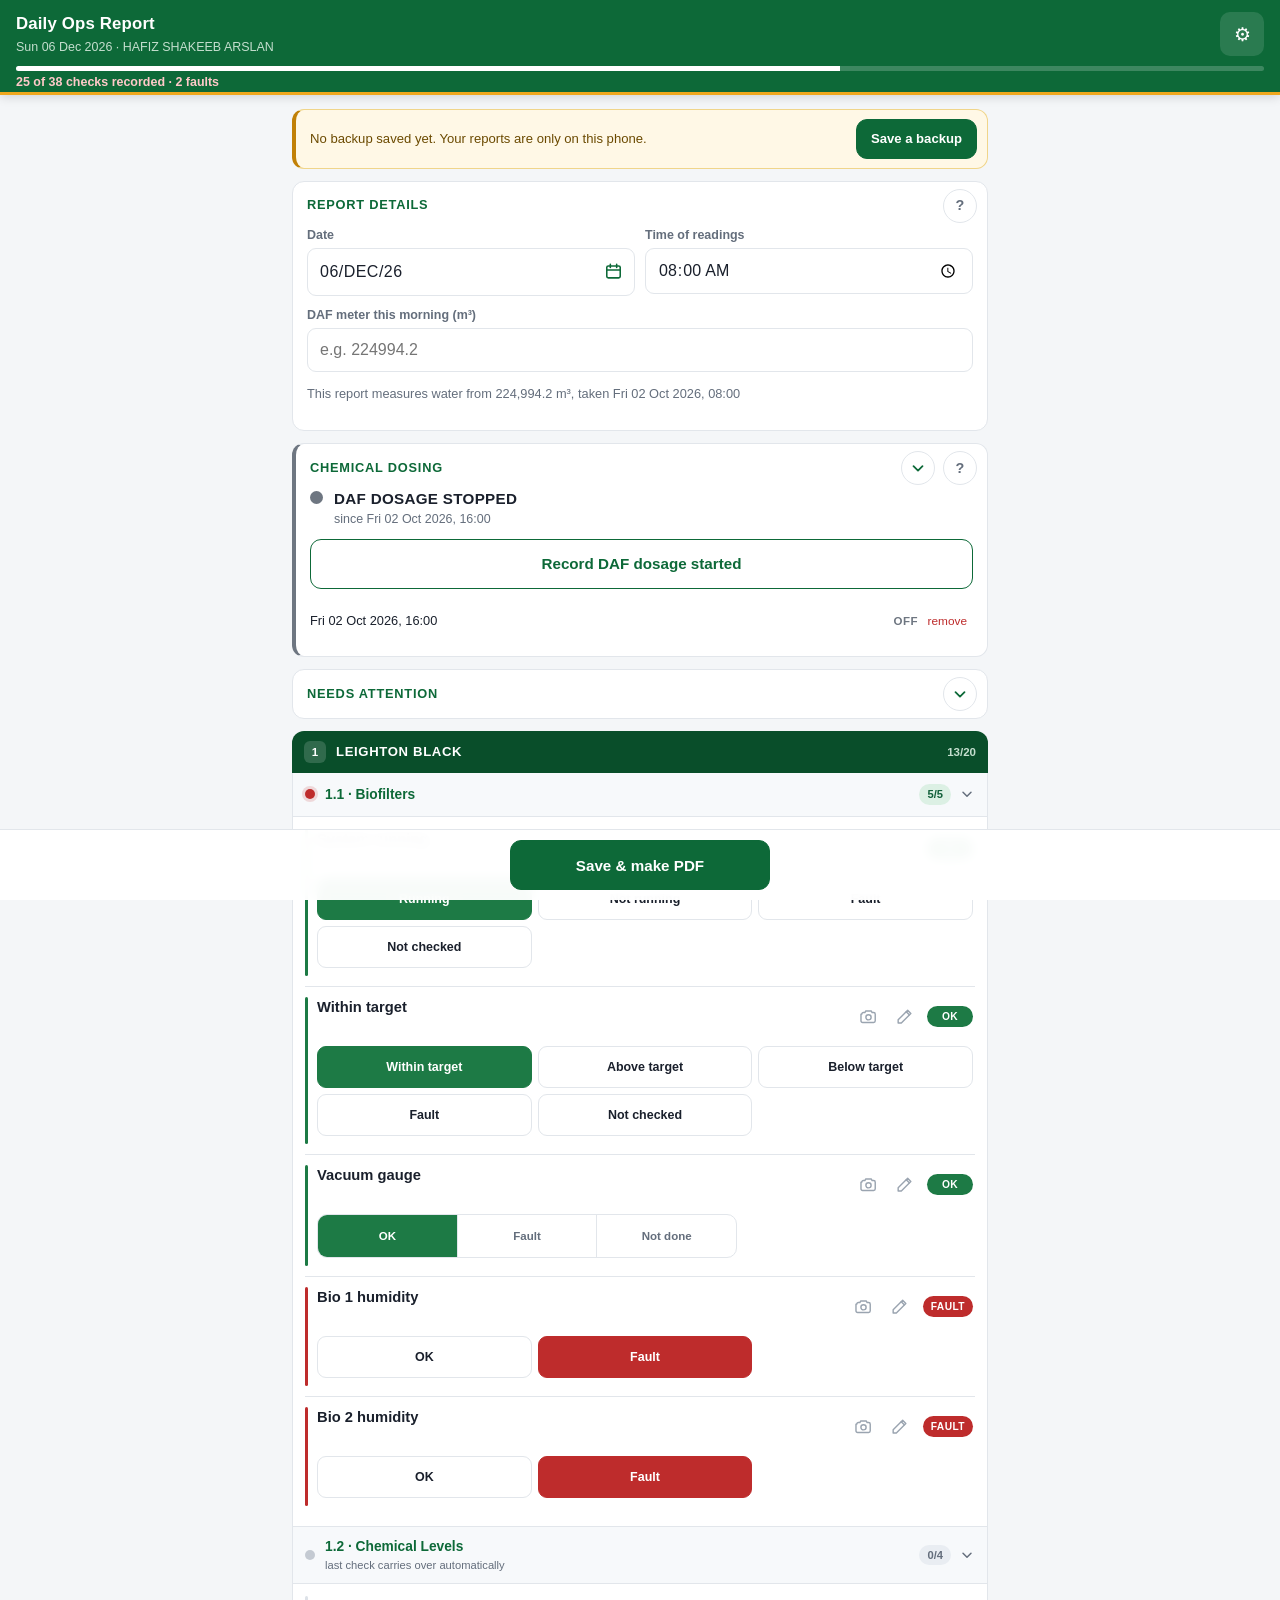
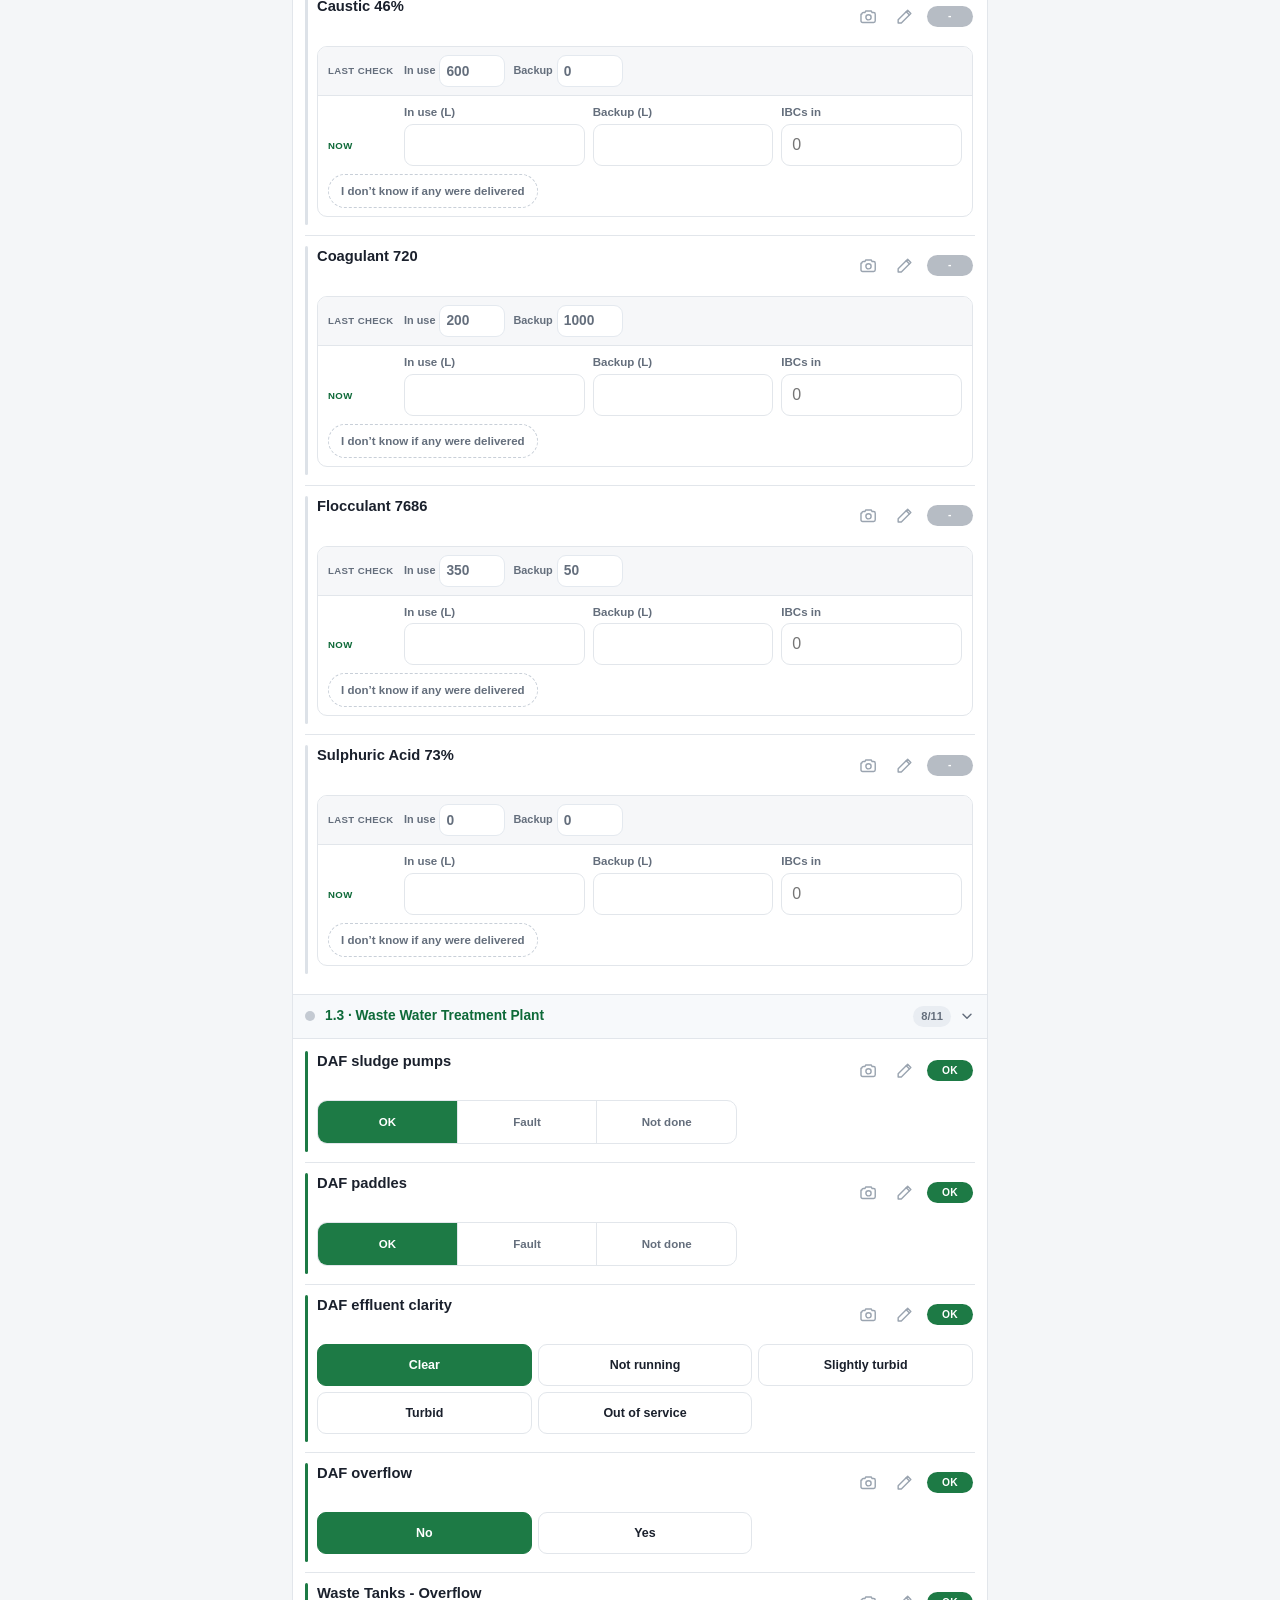
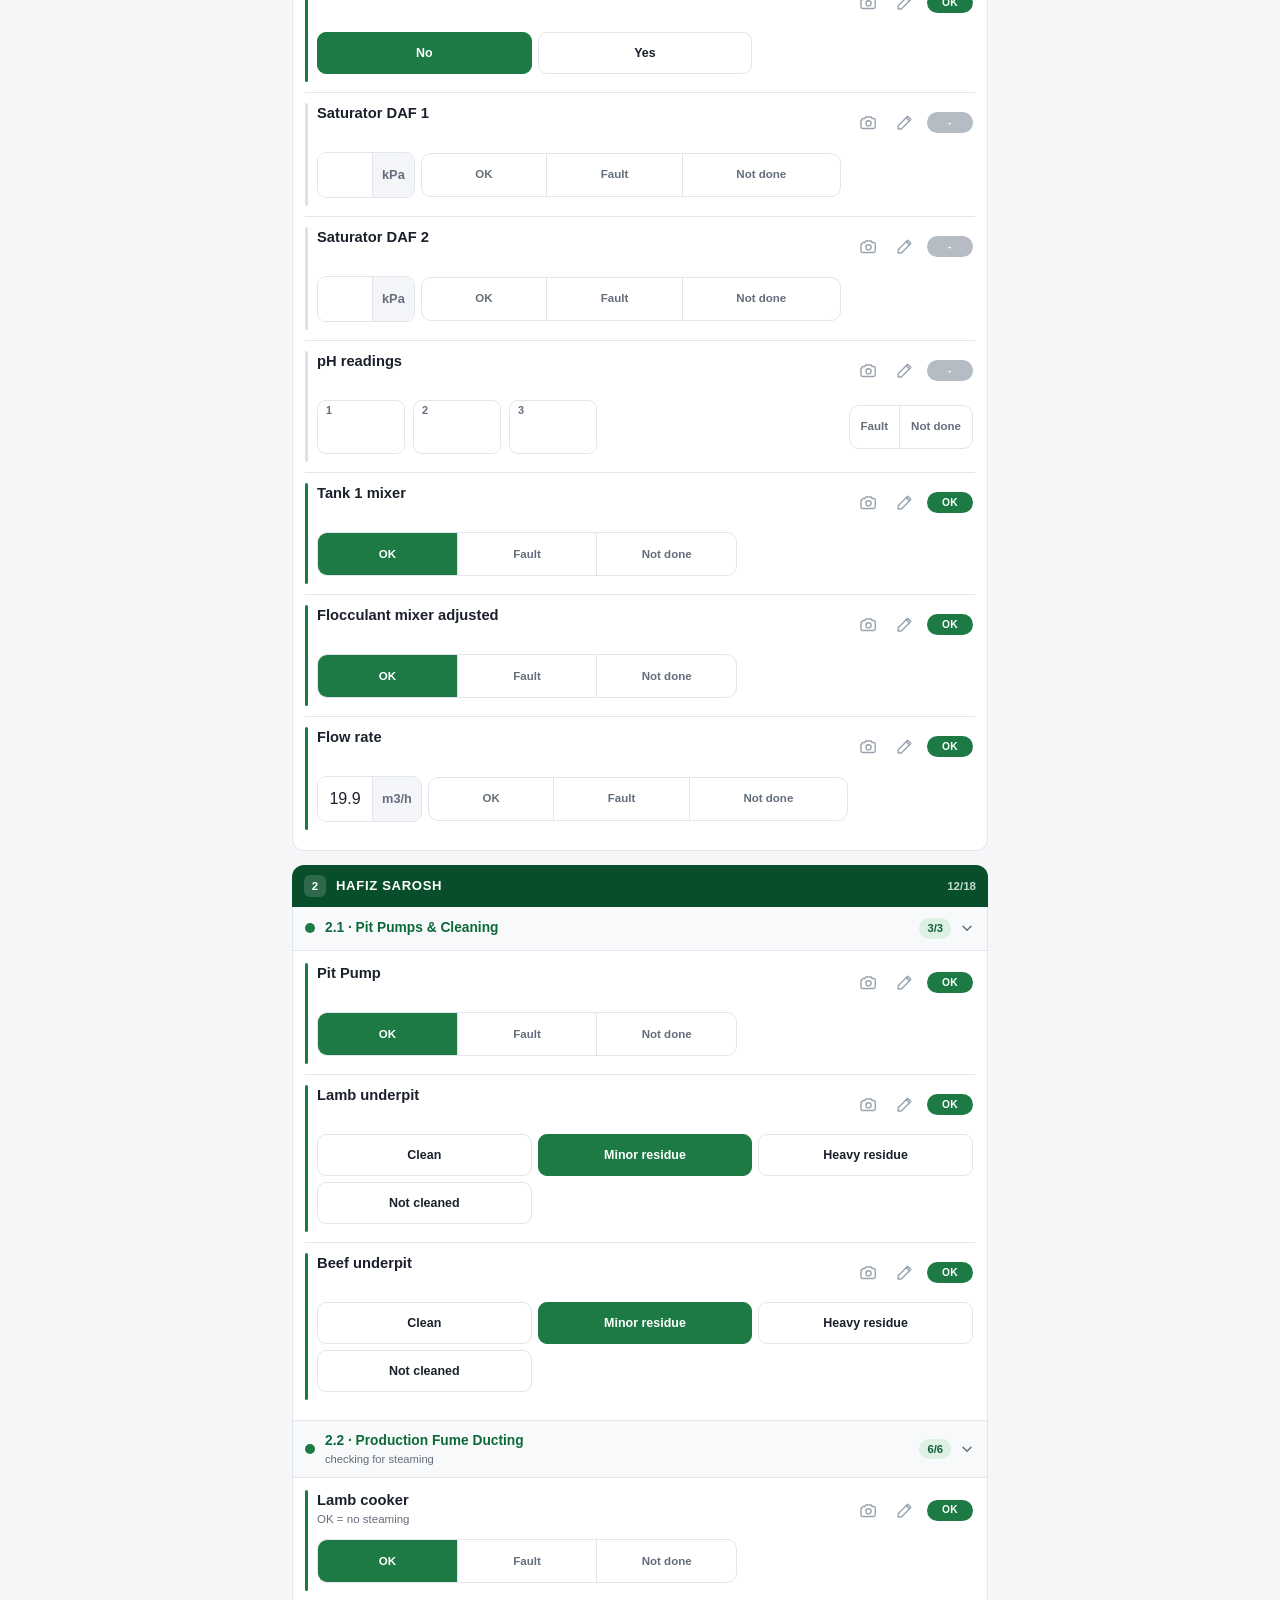
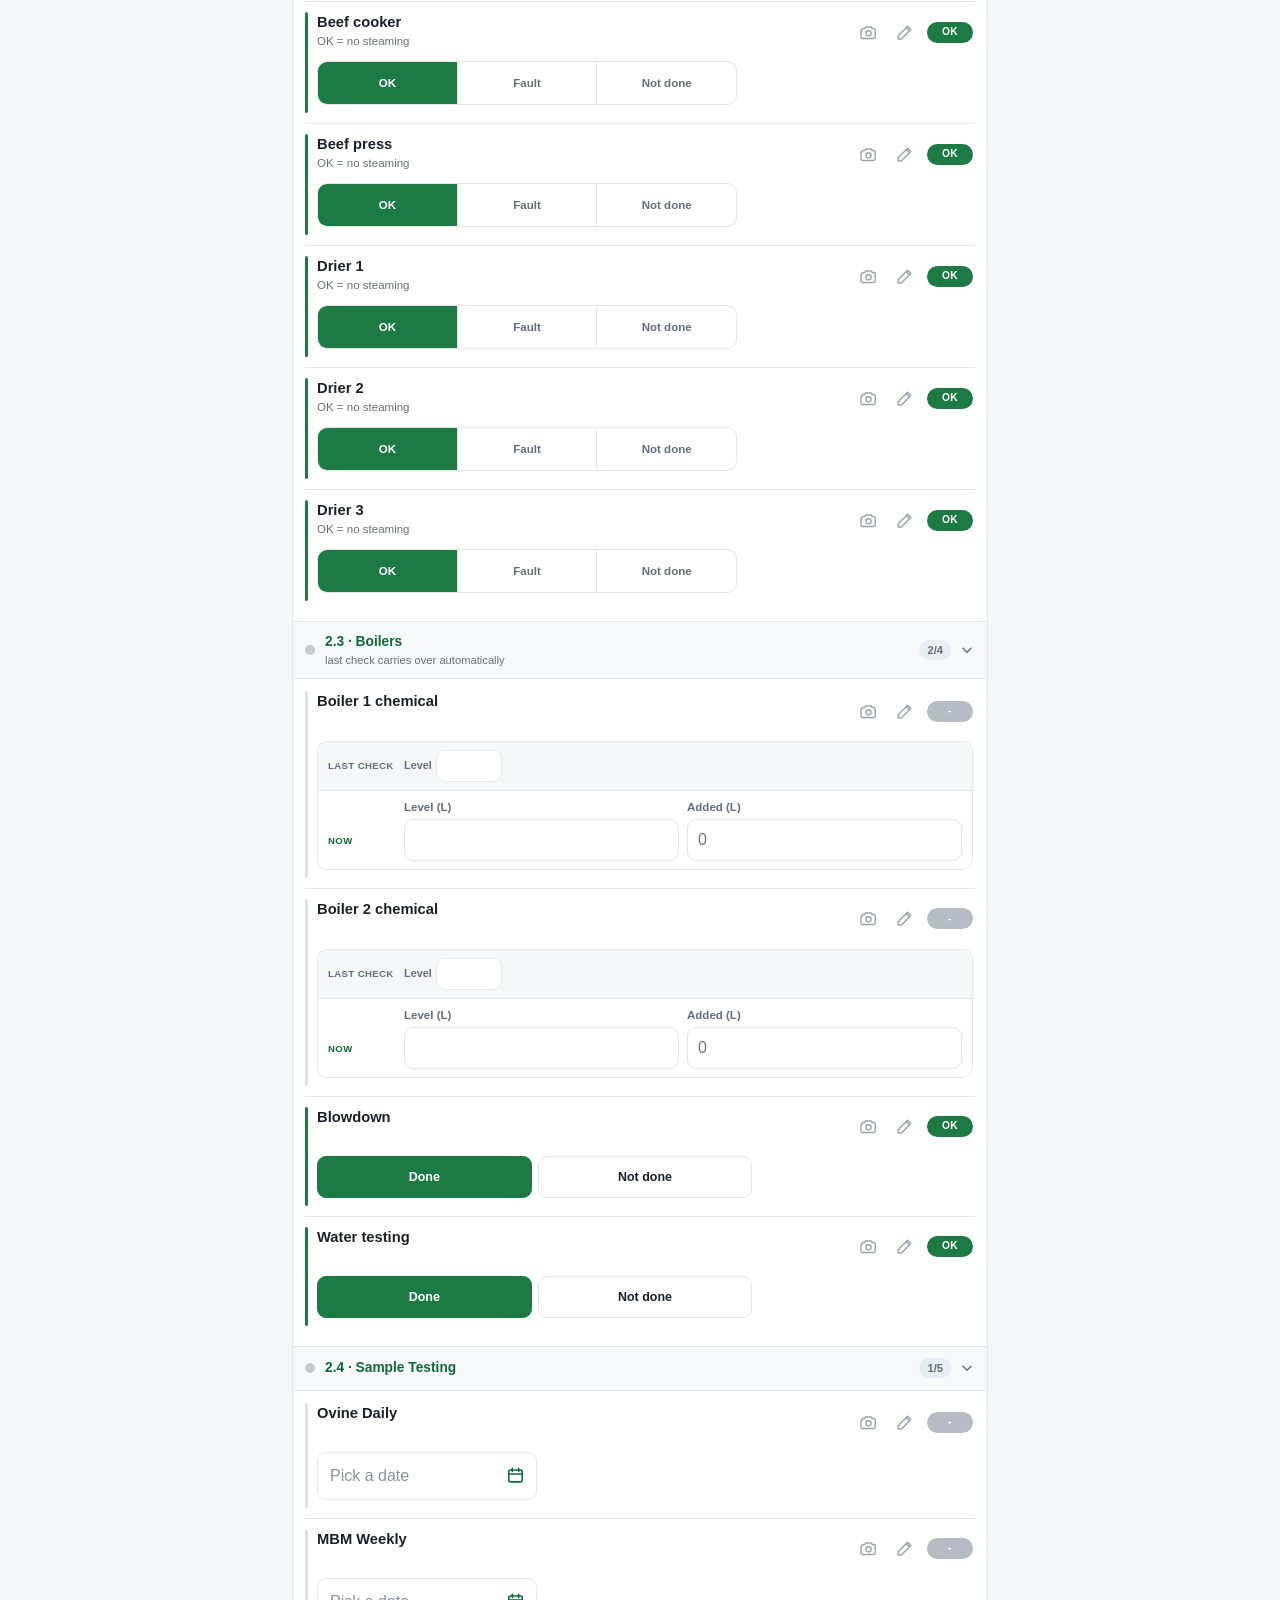
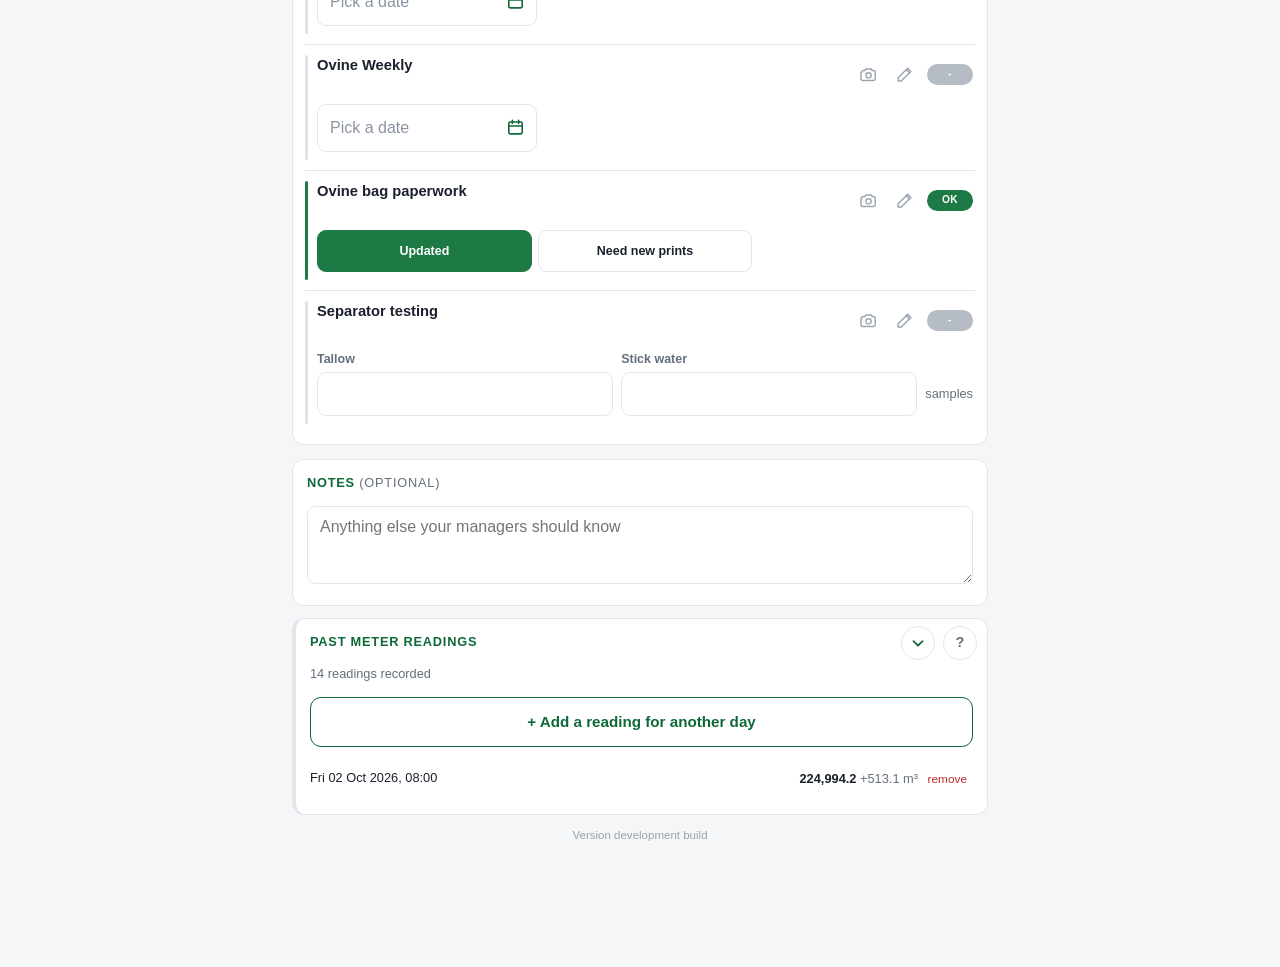
==== commit ef201ddd: "Add files via upload" ====
--- a/www/index.html
+++ b/www/index.html
@@ -3,7 +3,7 @@
 <head>
 <meta charset="utf-8">
 <meta name="viewport" content="width=device-width, initial-scale=1, viewport-fit=cover">
-<meta name="theme-color" content="#1e3a5f">
+<meta name="theme-color" content="#0d6938">
 <meta name="build-id" content="__BUILD_ID__">
 <title>Daily Ops Report</title>
 <link rel="manifest" href="manifest.webmanifest">
@@ -54,6 +54,8 @@
     </div>
     <div class="help-text" id="helpReport" hidden>
       The DAF meter box is the one to fill in on your morning round.
+      To correct an earlier reading or add a missed day, use Past meter
+      readings at the bottom of the page.
       Your name, the company name and the report number are kept in Settings,
       under the gear icon at the top.
     </div>
@@ -69,46 +71,6 @@
       <input type="number" inputmode="decimal" step="any" id="fMeter" placeholder="e.g. 224994.2">
     </label>
     <p class="muted small" id="prevMeterNote">&nbsp;</p>
-  </section>
-
-  <!-- ---------- DAF water meter log ---------- -->
-  <section class="card dosing-card" id="meterCard">
-    <div class="card-head">
-      <h2>Past meter readings</h2>
-      <div class="card-tools">
-        <!-- Shown by renderMeterLog() once there is more than one reading. -->
-        <button type="button" class="help-btn fold-btn" data-fold="meter" hidden
-                aria-expanded="false" aria-label="Show older readings"><svg class="chev" viewBox="0 0 24 24" aria-hidden="true"><path d="M6 9.5l6 6 6-6"/></svg></button>
-        <button type="button" class="help-btn" data-help="helpMeter"
-                aria-expanded="false" aria-label="What this section is for">?</button>
-      </div>
-    </div>
-    <div class="help-text" id="helpMeter" hidden>
-      This is the history, not today. Today's reading goes in the box above and
-      appears here on its own. Use this list to fix a wrong reading, or to fill
-      in a day you missed.
-    </div>
-    <p class="muted small" id="meterCount">&nbsp;</p>
-    <button type="button" id="btnMeterAdd" class="btn btn-ghost full">+ Add a reading for another day</button>
-    <div class="dosing-entry" id="meterEntry" hidden>
-      <div class="field-grid">
-        <label>Date
-          <span class="datebox"><span class="datebox-text" aria-hidden="true"></span><input type="date" id="meterDate"></span>
-        </label>
-        <label>Time
-          <input type="time" id="meterTime">
-        </label>
-      </div>
-      <label>Meter reading (m&sup3;)
-        <input type="number" inputmode="decimal" step="any" id="meterValue" placeholder="e.g. 224994.2">
-      </label>
-      <p class="muted small" id="meterHint">Pick the day the reading was taken.</p>
-      <div class="sheet-foot">
-        <button type="button" id="btnMeterCancel" class="tool-btn">Cancel</button>
-        <button type="button" id="btnMeterSave" class="btn btn-primary">Save</button>
-      </div>
-    </div>
-    <div class="dosing-list" id="meterList"></div>
   </section>
 
   <!-- ---------- DAF running log ---------- -->
@@ -151,7 +113,7 @@
         <input type="number" inputmode="decimal" step="any" id="dosingMeter"
                placeholder="leave blank if you did not note it">
       </label>
-      <p class="muted small">If you fill this in it is saved into your meter list above.</p>
+      <p class="muted small">If you fill this in it is saved into your meter list, at the bottom of the page.</p>
       <p class="muted small" id="dosingHint">&nbsp;</p>
       <div class="sheet-foot">
         <button type="button" id="btnDosingCancel" class="tool-btn">Cancel</button>
@@ -183,6 +145,49 @@
     <textarea id="fGeneralNote" rows="3" placeholder="Anything else your managers should know"></textarea>
   </section>
 
+  <!-- ---------- DAF water meter log ----------
+       History, not today's reading, so it sits below the checklist: it is
+       only needed to correct a reading or fill in a missed day, and at the
+       top it pushed the first check off the screen. -->
+  <section class="card dosing-card" id="meterCard">
+    <div class="card-head">
+      <h2>Past meter readings</h2>
+      <div class="card-tools">
+        <!-- Shown by renderMeterLog() once there is more than one reading. -->
+        <button type="button" class="help-btn fold-btn" data-fold="meter" hidden
+                aria-expanded="false" aria-label="Show older readings"><svg class="chev" viewBox="0 0 24 24" aria-hidden="true"><path d="M6 9.5l6 6 6-6"/></svg></button>
+        <button type="button" class="help-btn" data-help="helpMeter"
+                aria-expanded="false" aria-label="What this section is for">?</button>
+      </div>
+    </div>
+    <div class="help-text" id="helpMeter" hidden>
+      This is the history, not today. Today's reading goes in the DAF meter box
+      at the top of the page and appears here on its own. Use this list to fix
+      a wrong reading, or to fill in a day you missed.
+    </div>
+    <p class="muted small" id="meterCount">&nbsp;</p>
+    <button type="button" id="btnMeterAdd" class="btn btn-ghost full">+ Add a reading for another day</button>
+    <div class="dosing-entry" id="meterEntry" hidden>
+      <div class="field-grid">
+        <label>Date
+          <span class="datebox"><span class="datebox-text" aria-hidden="true"></span><input type="date" id="meterDate"></span>
+        </label>
+        <label>Time
+          <input type="time" id="meterTime">
+        </label>
+      </div>
+      <label>Meter reading (m&sup3;)
+        <input type="number" inputmode="decimal" step="any" id="meterValue" placeholder="e.g. 224994.2">
+      </label>
+      <p class="muted small" id="meterHint">Pick the day the reading was taken.</p>
+      <div class="sheet-foot">
+        <button type="button" id="btnMeterCancel" class="tool-btn">Cancel</button>
+        <button type="button" id="btnMeterSave" class="btn btn-primary">Save</button>
+      </div>
+    </div>
+    <div class="dosing-list" id="meterList"></div>
+  </section>
+
   <p class="version-line">Version <span class="js-build-id">dev</span></p>
 
   <div class="spacer"></div>
@@ -190,6 +195,9 @@
 
 <!-- ---------- sticky action bar ---------- -->
 <nav class="actionbar">
+  <!-- Whether today's PDF went out. Filled by renderSendStatus() once a PDF
+       has been made; hidden before that. -->
+  <p class="send-status" id="sendStatus" role="status" hidden></p>
   <button id="btnPdf" class="btn btn-primary">Save &amp; make PDF</button>
 </nav>
 
--- a/www/styles.css
+++ b/www/styles.css
@@ -1,13 +1,25 @@
 :root {
-  --navy: #1e3a5f;
-  --navy-dark: #162d4a;
+  /* The brand: the forest green and gold of the printed report, which were
+     taken from the ATP logo. The app was navy before, so the two looked like
+     products of different companies. */
+  --brand: #0d6938;
+  --brand-dark: #094e2a;
+  --gold: #f0a81e;
   --ink: #1a202c;
   --slate: #646e7c;
   --line: #e2e6eb;
   --bg: #f4f6f8;
   --card: #ffffff;
-  --ok: #228b4f;
-  --watch: #c98a04;
+  /* A shade lighter than the brand, so a tapped OK still reads as an answer
+     rather than part of the frame. White on it: 5.4 to 1. */
+  --ok: #1d7a45;
+  /* Monitor. White writing on the old amber (#c98a04) measured 2.9 to 1 and
+     washed out in sunlight. Now: the rail, dots and edges in the printed
+     report's amber (3.3 to 1 against the white page), and anything with words
+     on it a brighter amber with near-black writing (9.2 to 1). */
+  --watch: #c18006;
+  --watch-fill: #f2b844;
+  --on-watch: #2b1d00;
   --fault: #be2c2c;
   --todo: #6e7681;
   --radius: 12px;
@@ -35,14 +47,16 @@
   position: sticky;
   top: 0;
   z-index: 40;
-  background: var(--navy);
+  background: var(--brand);
   color: #fff;
   padding: calc(env(safe-area-inset-top, 0px) + 12px) 16px 0;
+  /* The gold rule under the green band, as across the top of the PDF. */
+  border-bottom: 3px solid var(--gold);
   box-shadow: 0 2px 10px rgba(0,0,0,.14);
 }
 .topbar-row { display: flex; align-items: flex-start; justify-content: space-between; gap: 12px; }
 .topbar h1 { margin: 0; font-size: 1.05rem; font-weight: 700; letter-spacing: .01em; }
-.topbar p { margin: 2px 0 0; font-size: .78rem; color: #b6c8dd; }
+.topbar p { margin: 2px 0 0; font-size: .78rem; color: #c4dece; }
 
 .icon-btn {
   background: rgba(255,255,255,.12);
@@ -58,16 +72,16 @@
 .icon-btn:active { background: rgba(255,255,255,.24); }
 
 .progress { height: 5px; background: rgba(255,255,255,.2); border-radius: 3px; margin-top: 10px; overflow: hidden; }
-.progress-fill { height: 100%; width: 0; background: #6fd39b; transition: width .25s ease; }
-.progress-label { margin: 5px 0 8px; font-size: .72rem; color: #b6c8dd; font-variant-numeric: tabular-nums; }
+.progress-fill { height: 100%; width: 0; background: #fff; transition: width .25s ease; }
+.progress-label { margin: 5px 0 8px; font-size: .72rem; color: #c4dece; font-variant-numeric: tabular-nums; }
 /* Tinted when something needs attention, so the count is not just more grey
    text in a grey line. */
-.progress-label.has-fault { color: #ffb4b4; font-weight: 600; }
+.progress-label.has-fault { color: #ffc9c9; font-weight: 600; }
 .progress-label.has-watch { color: #ffd98a; font-weight: 600; }
 
 /* ---------------- layout ---------------- */
 main { padding: 14px 12px 0; max-width: 720px; margin: 0 auto; }
-.spacer { height: 96px; }
+.spacer { height: 124px; }
 
 .card {
   background: var(--card);
@@ -84,7 +98,7 @@
   font-size: .8rem;
   text-transform: uppercase;
   letter-spacing: .06em;
-  color: var(--navy);
+  color: var(--brand);
   font-weight: 700;
 }
 
@@ -131,24 +145,24 @@
    fold arrows are hidden until there is something behind them. */
 .help-btn[hidden] { display: none; }
 .help-btn[data-help][aria-expanded="true"] {
-  background: var(--navy);
-  border-color: var(--navy);
+  background: var(--brand);
+  border-color: var(--brand);
   color: #fff;
 }
 /* The arrow says open or shut by which way it points: down to open, up to
    close again. */
-.fold-btn .chev { width: 18px; height: 18px; stroke: var(--navy); stroke-width: 2.4; }
-.fold-btn[aria-expanded="true"] { border-color: #b0c6dd; background: #eef4fb; }
+.fold-btn .chev { width: 18px; height: 18px; stroke: var(--brand); stroke-width: 2.4; }
+.fold-btn[aria-expanded="true"] { border-color: #bad5c3; background: #f0f8f3; }
 .fold-btn[aria-expanded="true"] .chev { transform: rotate(180deg); }
 .help-text {
-  background: #eef4fb;
-  border: 1px solid #b0c6dd;
+  background: #f0f8f3;
+  border: 1px solid #bad5c3;
   border-radius: 10px;
   padding: 10px 12px;
   margin-bottom: 11px;
   font-size: .8rem;
   line-height: 1.45;
-  color: #17365d;
+  color: #0c4a2a;
 }
 .muted { color: var(--slate); font-weight: 400; }
 .small { font-size: .8rem; }
@@ -169,7 +183,7 @@
   min-height: var(--tap);
 }
 textarea { min-height: 72px; resize: vertical; }
-input:focus, select:focus, textarea:focus { outline: 2px solid #9db8d8; outline-offset: 1px; border-color: var(--navy); }
+input:focus, select:focus, textarea:focus { outline: 2px solid #8cc7a1; outline-offset: 1px; border-color: var(--brand); }
 .field-grid { display: grid; grid-template-columns: 1fr 1fr; gap: 10px; }
 
 /* ---------------- section / group ---------------- */
@@ -186,7 +200,7 @@
   display: flex;
   align-items: center;
   gap: 10px;
-  background: var(--navy);
+  background: var(--brand-dark);
   color: #fff;
   border-radius: var(--radius) var(--radius) 0 0;
   padding: 10px 12px;
@@ -214,7 +228,7 @@
   flex: 0 0 auto;
   font-size: .72rem;
   font-weight: 700;
-  color: #b6c8dd;
+  color: #c4dece;
   font-variant-numeric: tabular-nums;
 }
 .section-body {
@@ -240,7 +254,7 @@
   border-bottom: 1px solid var(--line);
   padding: 10px 12px;
   font: inherit;
-  color: var(--navy);
+  color: var(--brand);
   text-align: left;
   cursor: pointer;
   min-height: var(--tap);
@@ -345,7 +359,7 @@
 .sbtn:first-child { border-left: 0; }
 .sbtn[aria-pressed="true"] { color: #fff; }
 .sbtn[aria-pressed="true"].ok    { background: var(--ok); }
-.sbtn[aria-pressed="true"].watch { background: var(--watch); }
+.sbtn[aria-pressed="true"].watch { background: var(--watch-fill); color: var(--on-watch); }
 .sbtn[aria-pressed="true"].fault { background: var(--fault); }
 .sbtn[aria-pressed="true"].todo  { background: var(--todo); }
 
@@ -392,7 +406,7 @@
   padding: 0 40px 0 12px;
   border: 1px solid var(--line);
   border-radius: 9px;
-  background: #fff url("data:image/svg+xml,%3Csvg xmlns='http://www.w3.org/2000/svg' viewBox='0 0 24 24' fill='none' stroke='%231e3a5f' stroke-width='2' stroke-linecap='round' stroke-linejoin='round'%3E%3Crect x='3.5' y='5' width='17' height='15' rx='2'/%3E%3Cpath d='M3.5 10h17M8 3v4M16 3v4'/%3E%3C/svg%3E") no-repeat right 11px center / 19px;
+  background: #fff url("data:image/svg+xml,%3Csvg xmlns='http://www.w3.org/2000/svg' viewBox='0 0 24 24' fill='none' stroke='%230d6938' stroke-width='2' stroke-linecap='round' stroke-linejoin='round'%3E%3Crect x='3.5' y='5' width='17' height='15' rx='2'/%3E%3Cpath d='M3.5 10h17M8 3v4M16 3v4'/%3E%3C/svg%3E") no-repeat right 11px center / 19px;
   font-size: 1rem;
   font-weight: 400;
   line-height: 1.5;
@@ -416,8 +430,8 @@
   cursor: pointer;
 }
 .datebox:focus-within .datebox-text {
-  border-color: var(--navy);
-  outline: 2px solid #9db8d8;
+  border-color: var(--brand);
+  outline: 2px solid #8cc7a1;
   outline-offset: 1px;
 }
 
@@ -507,7 +521,7 @@
 .item[data-item="ph"] .inline-row .sbtn { padding: 2px 11px; }
 /* The focus ring belongs on the whole field, since overflow:hidden would
    clip a ring drawn on the input itself. */
-.numrow:focus-within { border-color: var(--navy); outline: 2px solid #9db8d8; outline-offset: 1px; }
+.numrow:focus-within { border-color: var(--brand); outline: 2px solid #8cc7a1; outline-offset: 1px; }
 .numrow input:focus { outline: none; }
 .pairgrid { display: grid; grid-template-columns: 1fr 1fr; gap: 8px; margin-top: 8px; }
 .pairgrid.with-ibc { grid-template-columns: 1fr 1fr .72fr; }
@@ -549,7 +563,7 @@
 .stockrow.yesterday input::placeholder { color: #c2c9d2; font-weight: 400; }
 .stockrow.yesterday input:focus {
   background: #fff;
-  border-color: var(--navy);
+  border-color: var(--brand);
   color: var(--ink);
 }
 .stocktag {
@@ -563,7 +577,7 @@
   white-space: nowrap;
 }
 .stockrow.yesterday .stocktag { padding-bottom: 0; }
-.stockrow.today .stocktag { color: var(--navy); }
+.stockrow.today .stocktag { color: var(--brand); }
 
 /* company logo picker */
 .logo-row { display: flex; gap: 12px; align-items: center; margin-top: 8px; }
@@ -588,24 +602,24 @@
 /* the stock sum, shown the same way it prints on the PDF */
 .usage { margin-top: 9px; }
 .sumbox {
-  background: #eef4fb;
-  border: 1px solid #b0c6dd;
+  background: #f0f8f3;
+  border: 1px solid #bad5c3;
   border-radius: 10px;
   padding: 10px 12px;
-  color: #17365d;
+  color: #0c4a2a;
 }
 .sumrow { display: flex; justify-content: space-between; gap: 10px; align-items: baseline; padding: 3px 0; font-size: .84rem; }
-.sumrow em { font-style: normal; color: #5c7a9e; font-size: .78rem; }
+.sumrow em { font-style: normal; color: #3f6b51; font-size: .78rem; }
 .sumrow strong { font-variant-numeric: tabular-nums; }
 .sumrow.total {
-  border-top: 1px solid #b0c6dd;
+  border-top: 1px solid #bad5c3;
   margin-top: 5px;
   padding-top: 7px;
   font-size: .95rem;
   font-weight: 700;
 }
 .sumrow.total strong { font-size: 1.02rem; }
-.sumfoot { margin-top: 6px; font-size: .76rem; color: #4c6a8e; }
+.sumfoot { margin-top: 6px; font-size: .76rem; color: #3f6b51; }
 
 /* "I don't know if any were delivered" - a get-out, not a main action, so it
    no longer takes a full-width button the size of the fields above it. */
@@ -651,7 +665,7 @@
 }
 .cbtn[aria-pressed="true"] { color: #fff; font-weight: 700; }
 .cbtn[aria-pressed="true"].ok    { background: var(--ok);    border-color: var(--ok); }
-.cbtn[aria-pressed="true"].watch { background: var(--watch); border-color: var(--watch); }
+.cbtn[aria-pressed="true"].watch { background: var(--watch-fill); border-color: var(--watch); color: var(--on-watch); }
 .cbtn[aria-pressed="true"].fault { background: var(--fault); border-color: var(--fault); }
 .cbtn[aria-pressed="true"].todo  { background: var(--todo);  border-color: var(--todo); }
 
@@ -672,7 +686,7 @@
   text-transform: uppercase;
 }
 .pill.ok { background: var(--ok); }
-.pill.watch { background: var(--watch); }
+.pill.watch { background: var(--watch-fill); color: var(--on-watch); }
 .pill.fault { background: var(--fault); }
 .pill.todo { background: var(--todo); }
 .pill.blank { background: #b6bcc4; }
@@ -702,7 +716,7 @@
   stroke-linecap: round;
   stroke-linejoin: round;
 }
-.icon-tool.has { color: var(--navy); }
+.icon-tool.has { color: var(--brand); }
 .icon-tool.has svg { stroke-width: 2.1; }
 /* A dot marks an attachment; two or more photos show the count instead. */
 .icon-tool.has::after {
@@ -711,7 +725,7 @@
   top: 6px; right: 1px;
   min-width: 7px; height: 7px;
   border-radius: 7px;
-  background: var(--navy);
+  background: var(--brand);
   color: #fff;
   font-size: .56rem;
   font-weight: 800;
@@ -727,7 +741,7 @@
   padding: 8px 12px;
   font-size: .78rem;
   font-weight: 600;
-  color: var(--navy);
+  color: var(--brand);
   cursor: pointer;
   min-height: 40px;
   font-family: inherit;
@@ -751,7 +765,7 @@
 .dosing-card.stopped { border-left-color: var(--todo); }
 .dosing-state { display: flex; gap: 11px; align-items: flex-start; margin-bottom: 11px; }
 .dosing-dot { width: 13px; height: 13px; border-radius: 50%; background: #c4cad2; margin-top: 3px; flex: 0 0 13px; }
-.dosing-card.running .dosing-dot { background: var(--ok); box-shadow: 0 0 0 3px rgba(34,139,79,.18); }
+.dosing-card.running .dosing-dot { background: var(--ok); box-shadow: 0 0 0 3px rgba(29,122,69,.18); }
 .dosing-card.stopped .dosing-dot { background: var(--todo); }
 .dosing-now { font-weight: 700; font-size: .95rem; letter-spacing: .02em; }
 .dosing-since { font-size: .78rem; }
@@ -819,20 +833,67 @@
   background: rgba(255,255,255,.97);
   border-top: 1px solid var(--line);
   backdrop-filter: blur(6px);
+  flex-wrap: wrap;   /* the sent line sits on a row of its own, above */
+}
+
+/* Whether today's PDF went out, just above the button that sends it. */
+.send-status {
+  flex: 1 0 100%;
+  margin: 0;
+  display: flex;
+  align-items: center;
+  justify-content: center;
+  gap: 7px;
+  min-height: 30px;
+  font-size: .82rem;
+  font-weight: 700;
+  color: var(--slate);
+}
+/* Must stay: .send-status sets display, which beats the hidden attribute. */
+.send-status[hidden] { display: none; }
+.send-status::before {
+  content: "";
+  flex: 0 0 9px;
+  width: 9px; height: 9px;
+  border-radius: 50%;
+  background: currentColor;
+}
+/* Not sent: hard to miss, in the same amber as the warning strips. */
+.send-status.notsent {
+  padding: 4px 12px;
+  border: 1px solid #f0d58a;
+  border-radius: 9px;
+  background: #fff8e6;
+  color: #7a5200;
+}
+.send-status.notsent::before { background: var(--watch); }
+/* Shared: calm, a tick and the time. */
+.send-status.shared { color: var(--ok); }
+/* The tick is drawn, not typed: a tick character comes out differently from
+   phone to phone, or as an empty box where the font lacks it. */
+.send-status.shared::before {
+  flex: 0 0 auto;
+  width: 5px; height: 10px;
+  margin: 0 3px 3px 1px;
+  border-radius: 0;
+  background: none;
+  border: solid currentColor;
+  border-width: 0 2.5px 2.5px 0;
+  transform: rotate(45deg);
 }
 .btn {
   flex: 1;
   min-height: 50px;
   border-radius: 11px;
-  border: 1.5px solid var(--navy);
+  border: 1.5px solid var(--brand);
   font-size: .95rem;
   font-weight: 700;
   font-family: inherit;
   cursor: pointer;
 }
-.btn-primary { background: var(--navy); color: #fff; }
-.btn-primary:active { background: var(--navy-dark); }
-.btn-ghost { background: #fff; color: var(--navy); }
+.btn-primary { background: var(--brand); color: #fff; }
+.btn-primary:active { background: var(--brand-dark); }
+.btn-ghost { background: #fff; color: var(--brand); }
 .btn:disabled { opacity: .55; }
 
 /* ---------------- sheets ---------------- */
@@ -875,7 +936,7 @@
 }
 .sheet-head { display: flex; align-items: center; justify-content: space-between; position: sticky; top: -16px; background: #fff; padding: 6px 0 10px; }
 .sheet-head h2 { margin: 0; font-size: 1rem; }
-.sheet-inner h2 { font-size: .85rem; text-transform: uppercase; letter-spacing: .05em; color: var(--navy); }
+.sheet-inner h2 { font-size: .85rem; text-transform: uppercase; letter-spacing: .05em; color: var(--brand); }
 .sheet-head .icon-btn { background: #eef1f5; color: var(--ink); }
 .sheet-foot { display: flex; gap: 10px; margin-top: 14px; }
 .sheet hr { border: 0; border-top: 1px solid var(--line); margin: 20px 0 14px; }
@@ -958,7 +1019,7 @@
   font-weight: 700;
   text-transform: uppercase;
   letter-spacing: .05em;
-  color: var(--navy);
+  color: var(--brand);
 }
 .advanced > summary > span { flex: 1 1 auto; }
 .advanced > summary::-webkit-details-marker { display: none; }
@@ -976,6 +1037,8 @@
 .history-row { display: flex; align-items: center; justify-content: space-between; gap: 10px; border-top: 1px solid var(--line); padding: 10px 0; font-size: .85rem; }
 .history-row:first-child { border-top: 0; }
 .history-row .h-actions { display: flex; gap: 6px; }
+.history-row .h-sent { color: var(--ok); font-weight: 600; }
+.history-row .h-unsent { color: #7a5200; font-weight: 700; }
 
 .version-line {
   margin: 2px 4px 0;
@@ -987,7 +1050,7 @@
 
 .toast {
   position: fixed;
-  left: 50%; bottom: 88px;
+  left: 50%; bottom: 120px;
   transform: translateX(-50%);
   background: var(--ink);
   color: #fff;
@@ -1015,7 +1078,7 @@
 .sbtn, .cbtn, .tool-btn, .btn, .icon-btn { transition: background .12s ease, border-color .12s ease, transform .08s ease; }
 
 /* Keyboard focus ring, without showing it on every mouse click. */
-:focus-visible { outline: 3px solid #8fb4dd; outline-offset: 2px; }
+:focus-visible { outline: 3px solid #6fb68a; outline-offset: 2px; }
 button:focus:not(:focus-visible) { outline: none; }
 
 /* Stop iOS zooming in when a field is focused. */
@@ -1073,7 +1136,7 @@
 @media (hover: hover) and (pointer: fine) {
   .sbtn:hover, .cbtn:hover, .tool-btn:hover { background: #eef2f6; }
   .cbtn[aria-pressed="true"]:hover { filter: brightness(1.06); }
-  .btn-primary:hover { background: var(--navy-dark); }
+  .btn-primary:hover { background: var(--brand-dark); }
   .btn-ghost:hover { background: #eef2f6; }
   .icon-btn:hover { background: rgba(255,255,255,.24); }
   .group-head:hover { background: #f2f5f8; }
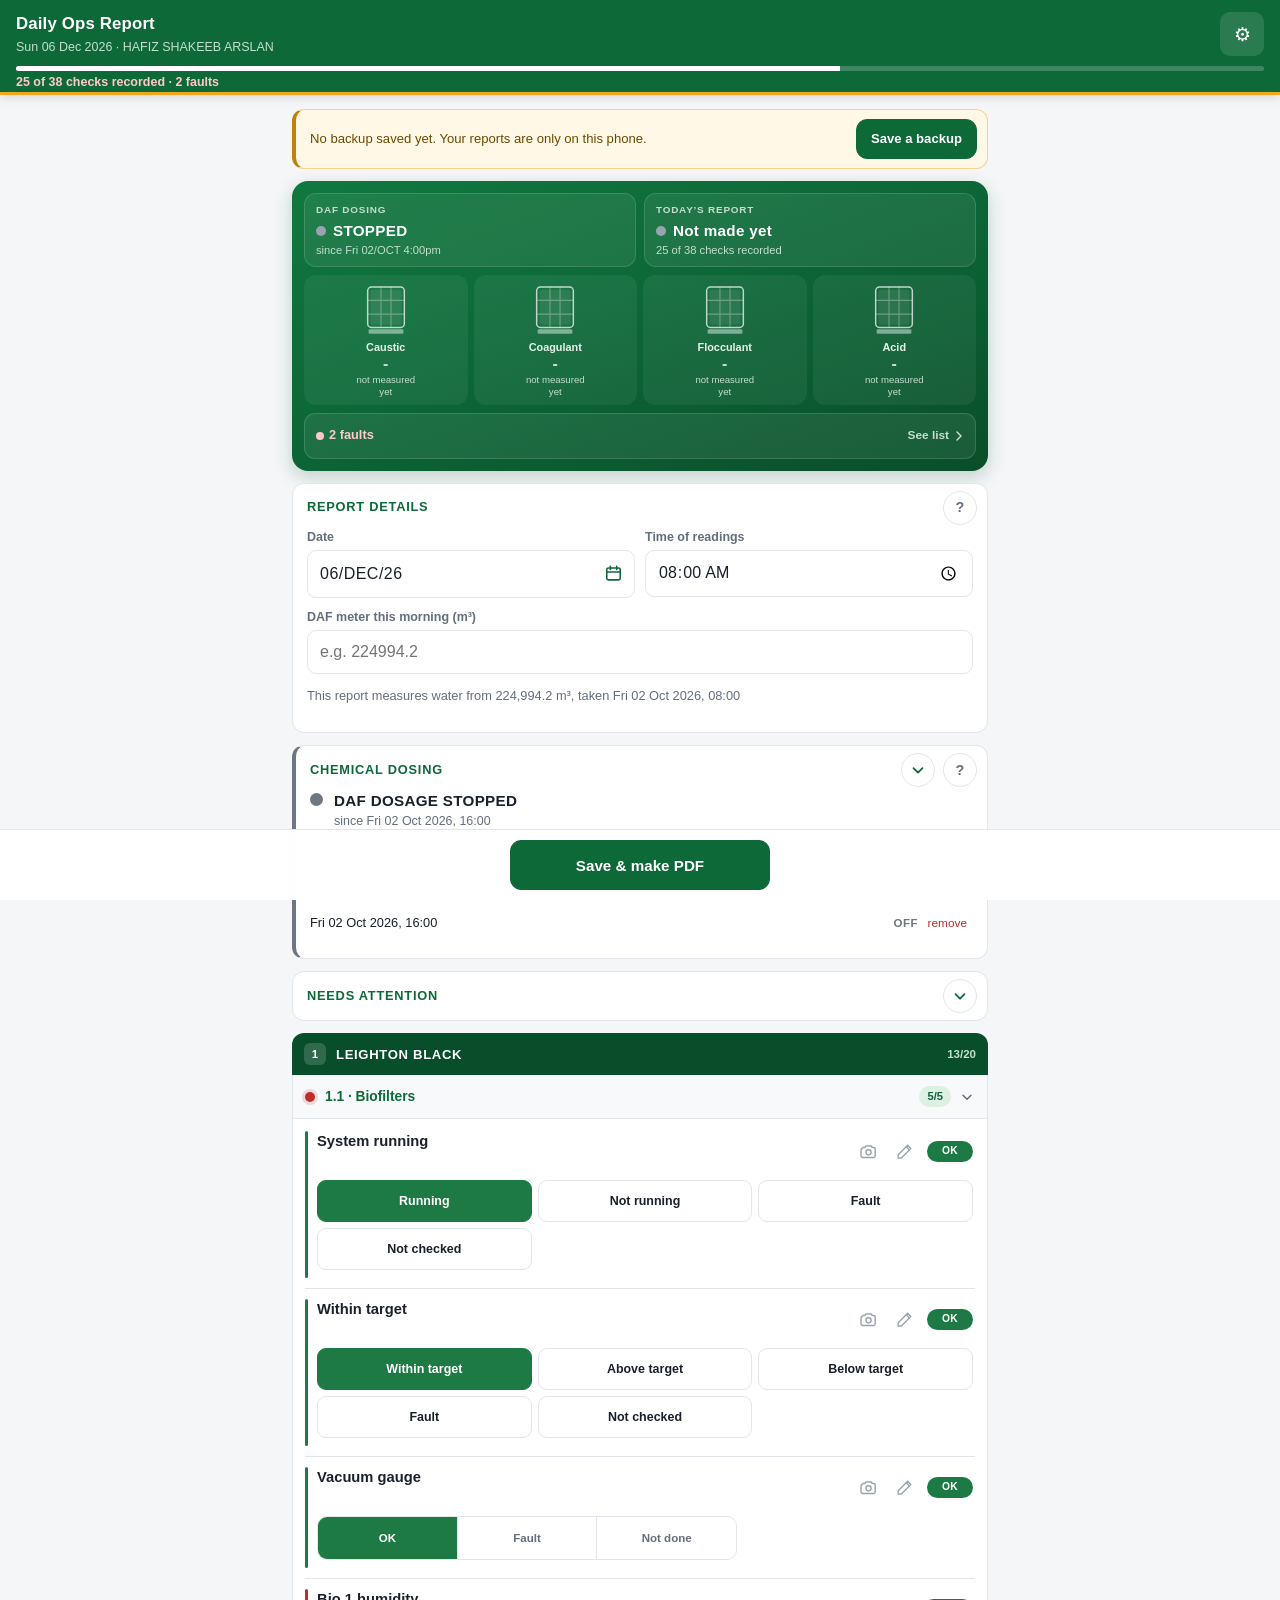
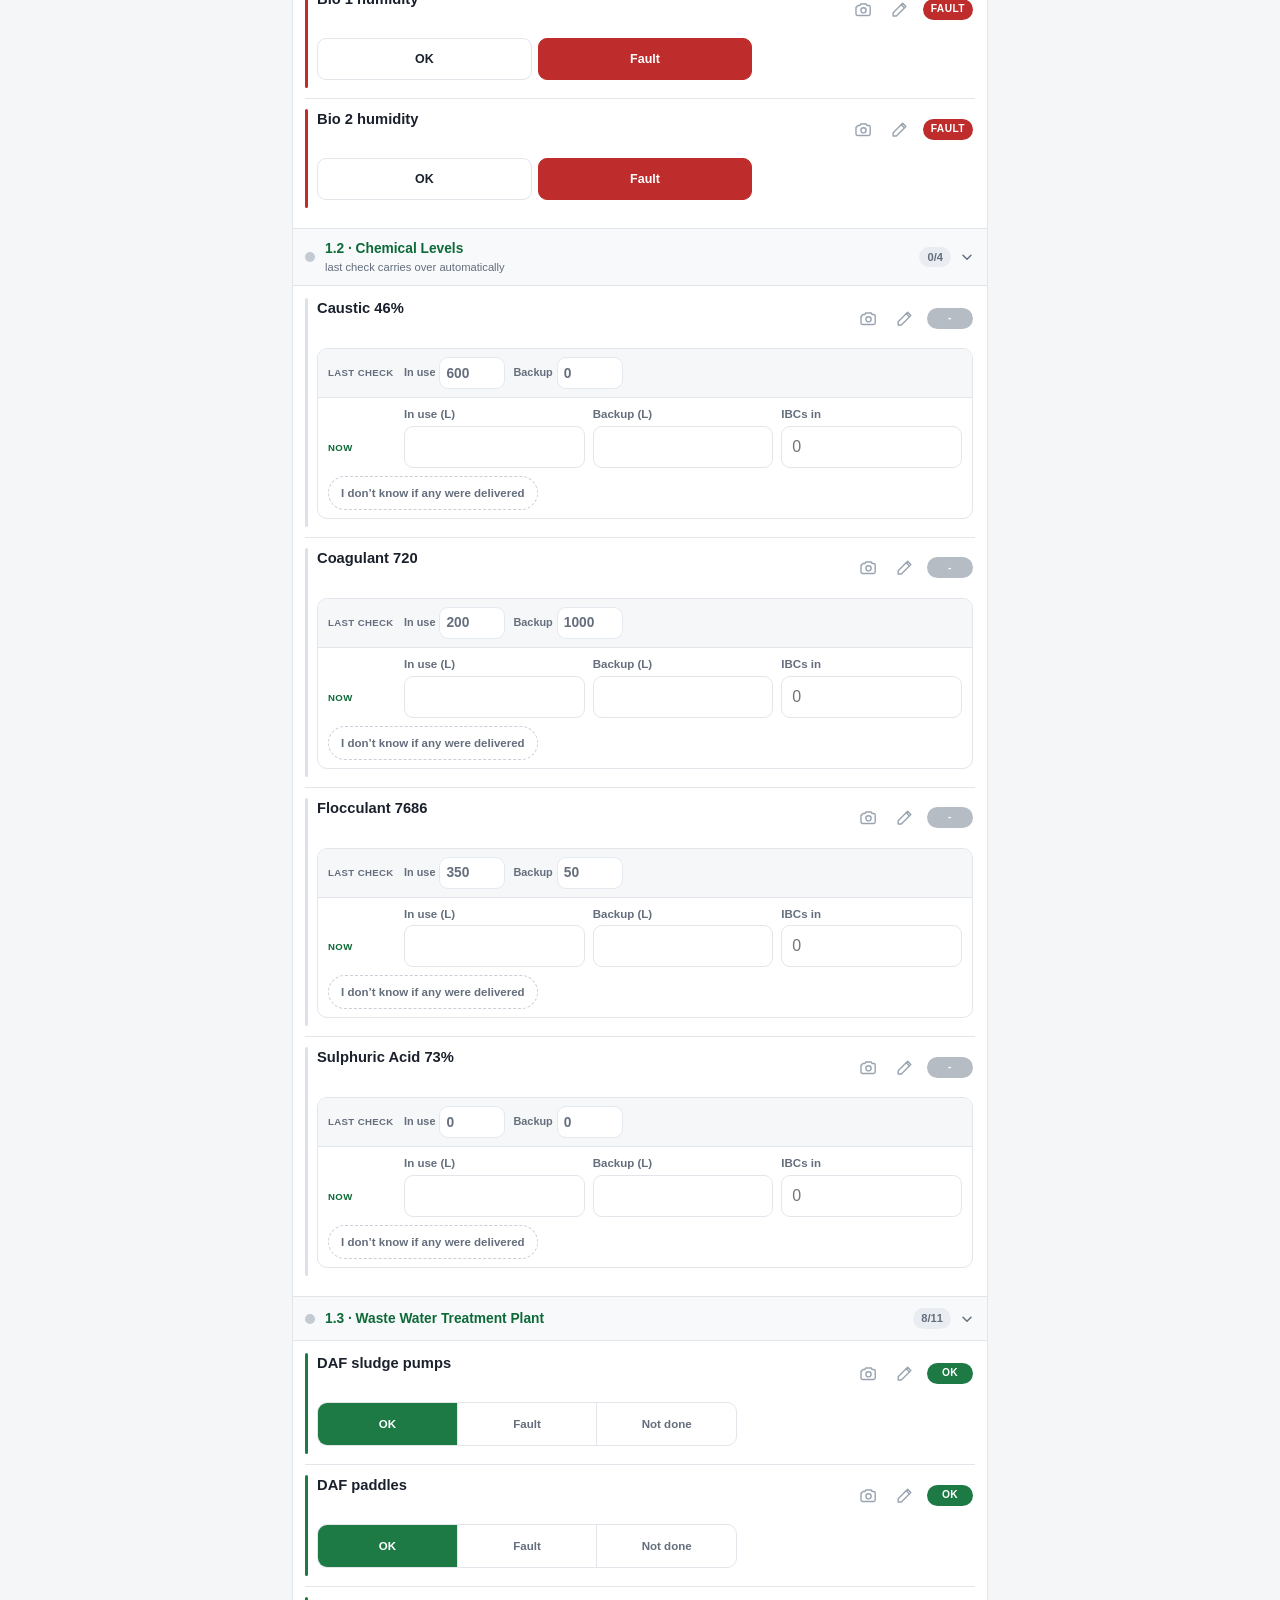
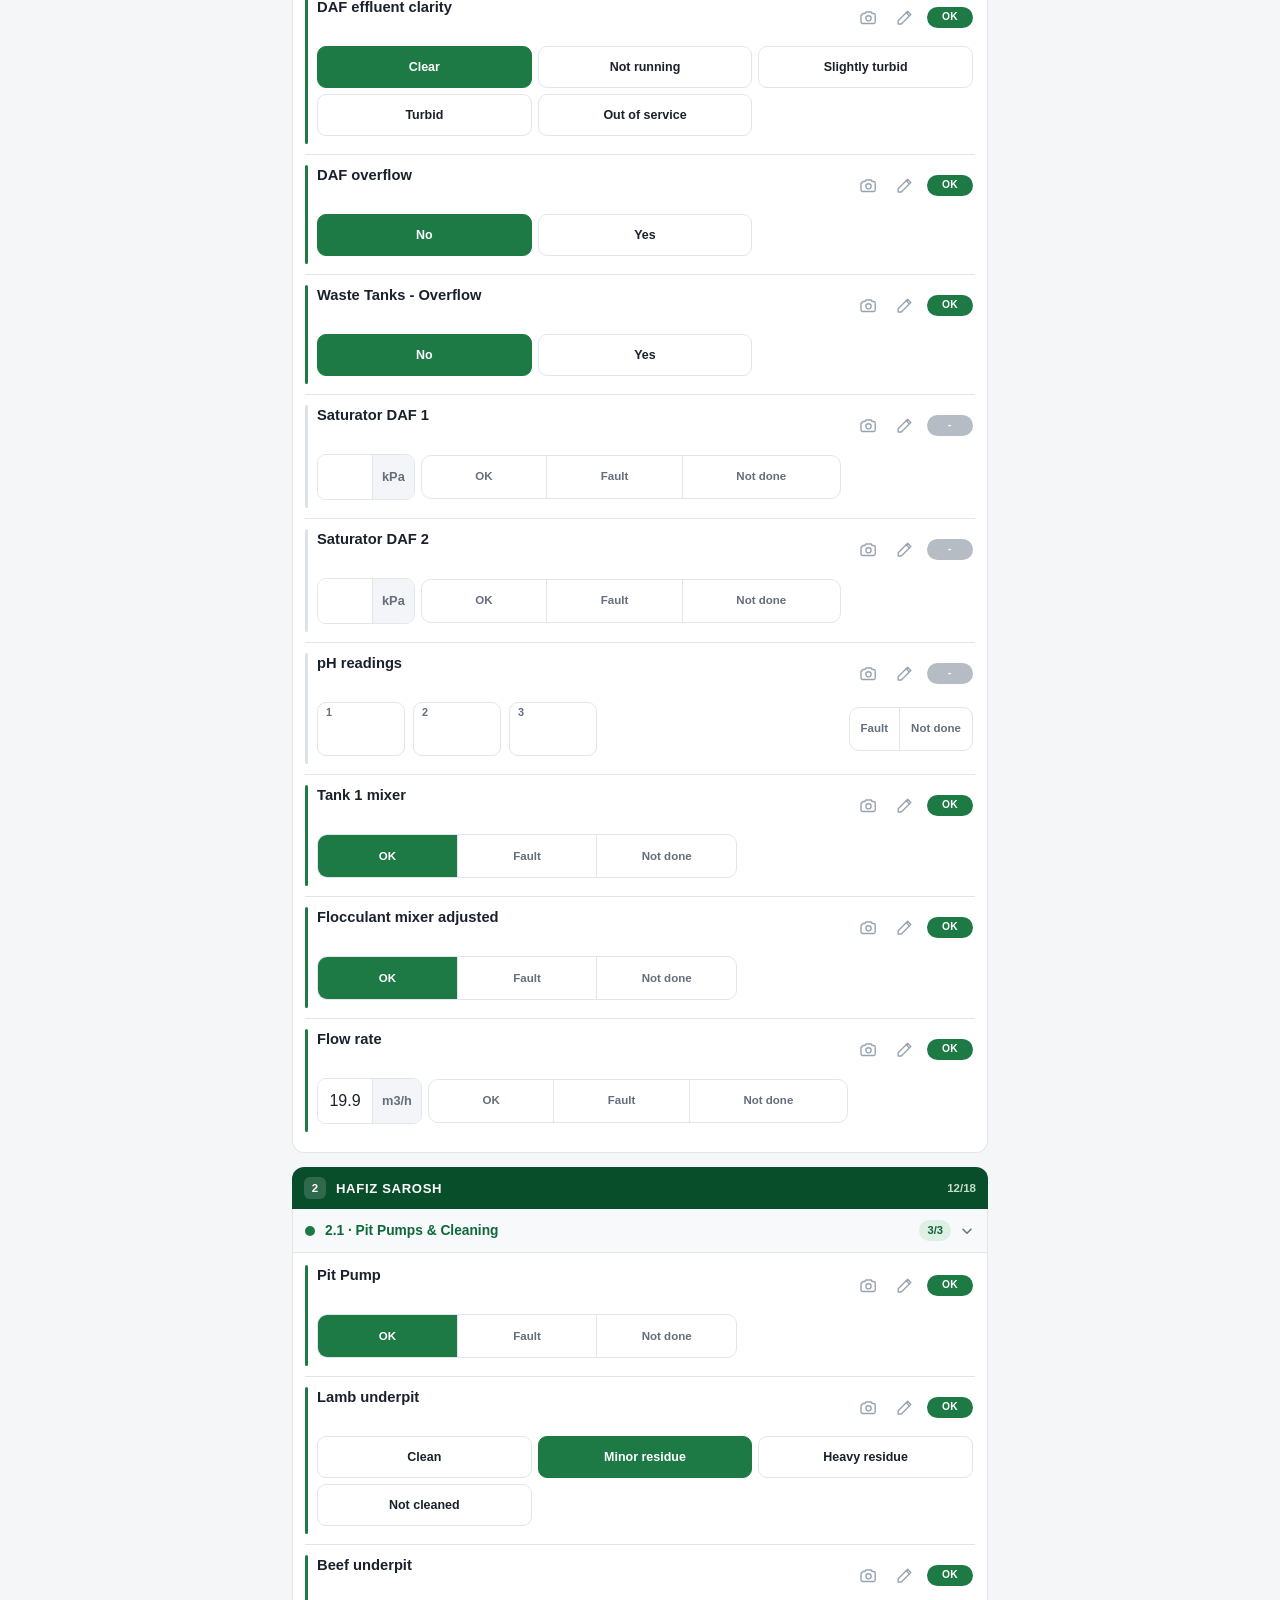
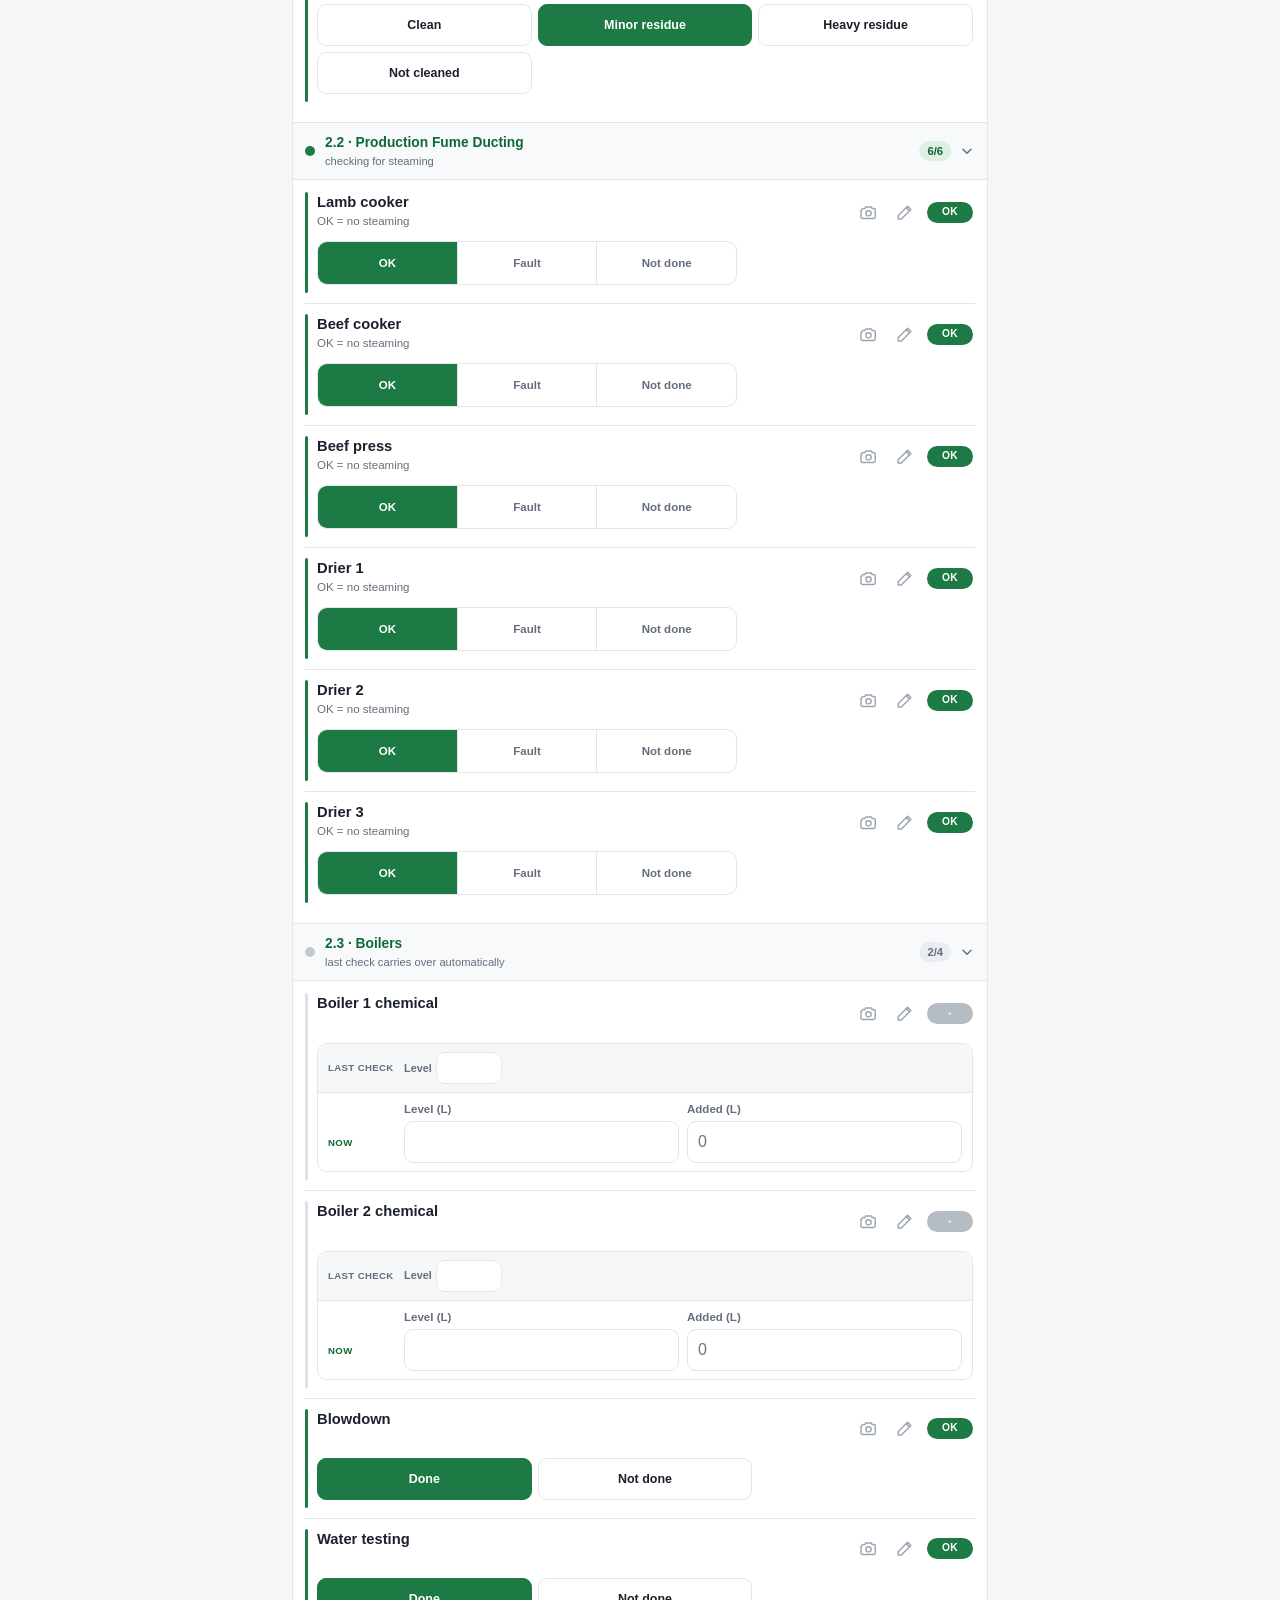
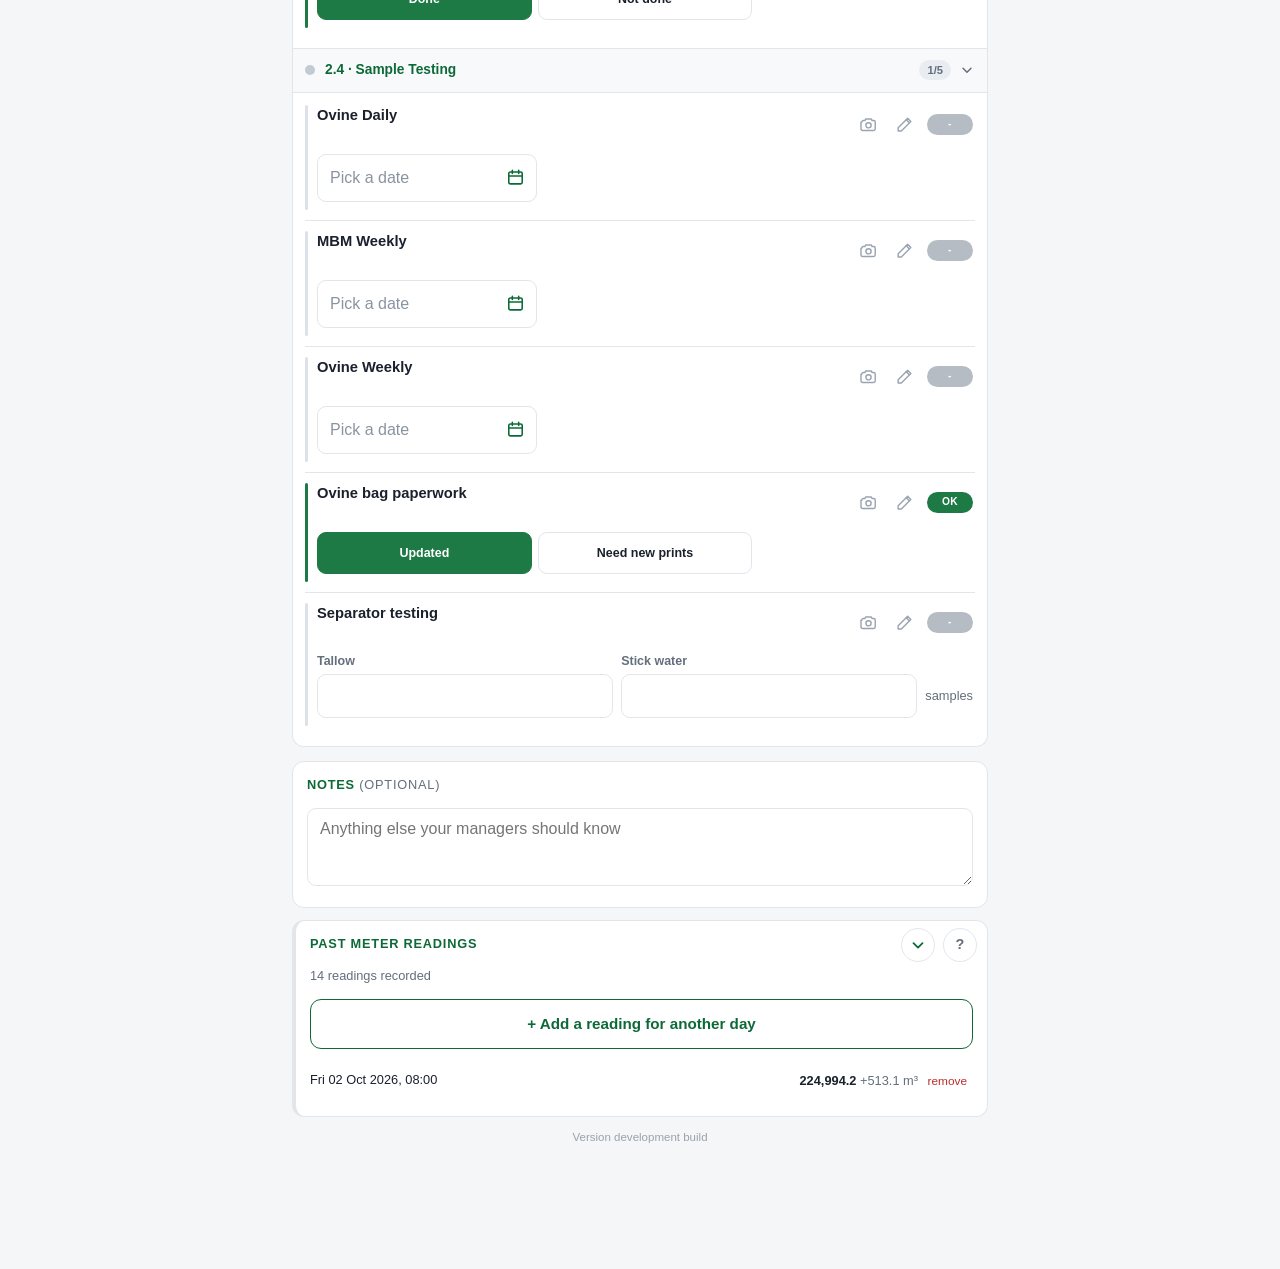
==== commit 71d0d5bf: "Add files via upload" ====
--- a/www/index.html
+++ b/www/index.html
@@ -43,6 +43,29 @@
     without signal. Stay connected a moment, or open the app again with signal.</span>
   </div>
 
+  <!-- ---------- the plant at a glance ----------
+       Filled by renderDashboard() on every refresh. Everything on it is read
+       from figures the sheet already works out; it adds nothing to the report. -->
+  <section class="dash" id="dashboard" aria-label="The plant at a glance">
+    <div class="dash-top">
+      <div class="dash-tile" id="dashDaf">
+        <span class="dash-label">DAF dosing</span>
+        <span class="dash-state"><span class="dash-led"></span><span id="dashDafState">Not logged</span></span>
+        <span class="dash-sub" id="dashDafSince">&nbsp;</span>
+      </div>
+      <div class="dash-tile" id="dashReport">
+        <span class="dash-label" id="dashReportLabel">Today&rsquo;s report</span>
+        <span class="dash-state"><span class="dash-led"></span><span id="dashReportState">Not made yet</span></span>
+        <span class="dash-sub" id="dashReportSub">&nbsp;</span>
+      </div>
+    </div>
+    <div class="dash-tanks" id="dashTanks"></div>
+    <button type="button" class="dash-issues" id="dashIssues" aria-label="Show what needs attention">
+      <span class="dash-chips" id="dashIssueChips">&nbsp;</span>
+      <span class="dash-more">See list<svg class="chev" viewBox="0 0 24 24" aria-hidden="true"><path d="M9 6l6 6-6 6"/></svg></span>
+    </button>
+  </section>
+
   <!-- ---------- report details ---------- -->
   <section class="card">
     <div class="card-head">
--- a/www/styles.css
+++ b/www/styles.css
@@ -1141,3 +1141,157 @@
   .icon-btn:hover { background: rgba(255,255,255,.24); }
   .group-head:hover { background: #f2f5f8; }
 }
+
+/* ================= the plant at a glance =================
+   A dark green panel at the top, read the way a car's dashboard is: is the
+   DAF dosing, did today's report go out, how much of each chemical is left,
+   and is anything wrong. Every figure on it comes from the sheet below. */
+.dash {
+  margin-bottom: 12px;
+  padding: 12px;
+  border-radius: 16px;
+  color: #fff;
+  background: linear-gradient(160deg, #10783f 0%, var(--brand) 42%, var(--brand-dark) 100%);
+  box-shadow: 0 6px 18px rgba(9, 78, 42, .22);
+}
+.dash-top { display: grid; grid-template-columns: 1fr 1fr; gap: 8px; }
+.dash-tile {
+  min-width: 0;
+  padding: 9px 11px 8px;
+  border: 1px solid rgba(255,255,255,.14);
+  border-radius: 12px;
+  background: rgba(255,255,255,.07);
+}
+.dash-label {
+  display: block;
+  font-size: .62rem;
+  font-weight: 800;
+  letter-spacing: .08em;
+  text-transform: uppercase;
+  color: #c4dece;
+  white-space: nowrap;
+  overflow: hidden;
+  text-overflow: ellipsis;
+}
+.dash-state {
+  display: flex;
+  align-items: center;
+  gap: 7px;
+  margin-top: 3px;
+  font-size: .95rem;
+  font-weight: 800;
+  letter-spacing: .02em;
+  white-space: nowrap;
+}
+.dash-led {
+  flex: 0 0 10px;
+  width: 10px; height: 10px;
+  border-radius: 50%;
+  background: #9aa4b0;
+}
+.dash-tile.on .dash-led,
+.dash-tile.good .dash-led { background: #6fd39b; }
+.dash-tile.warn .dash-led { background: var(--watch-fill); }
+/* Running: the light breathes, like the one on the panel itself. */
+.dash-tile.on .dash-led { animation: dash-pulse 1.8s ease-in-out infinite; }
+@keyframes dash-pulse {
+  0%, 100% { box-shadow: 0 0 0 2px rgba(111,211,155,.40); }
+  50%      { box-shadow: 0 0 0 6px rgba(111,211,155,0); }
+}
+.dash-tile.warn .dash-state { color: #ffd98a; }
+.dash-sub {
+  display: block;
+  margin-top: 1px;
+  font-size: .7rem;
+  line-height: 1.3;
+  color: #c4dece;
+}
+
+/* Four IBCs. The fill is the usage tank's level; the colour is the same
+   OK / Monitor / Fault the chemical gets on the sheet. */
+.dash-tanks { display: grid; grid-template-columns: repeat(4, 1fr); gap: 6px; margin-top: 8px; }
+.tank {
+  min-width: 0;
+  padding: 8px 2px 7px;
+  border-radius: 12px;
+  background: rgba(255,255,255,.06);
+  text-align: center;
+}
+.tank-svg { display: block; width: 44px; height: 54px; margin: 0 auto 3px; }
+.tank-body  { fill: rgba(255,255,255,.08); }
+.tank-fill  { fill: #6fd39b; }
+.tank.watch .tank-fill { fill: var(--watch-fill); }
+.tank.fault .tank-fill { fill: #ff8f8f; }
+.tank.blank .tank-fill { fill: rgba(255,255,255,.28); }
+.tank-cage  { fill: none; stroke: rgba(255,255,255,.30); stroke-width: 1.2; }
+.tank-frame { fill: none; stroke: rgba(255,255,255,.72); stroke-width: 1.6; }
+.tank-base  { fill: rgba(255,255,255,.45); }
+.tank-name { font-size: .68rem; font-weight: 700; color: #e6f2ea; }
+.tank-days {
+  font-size: 1rem;
+  font-weight: 800;
+  line-height: 1.15;
+  font-variant-numeric: tabular-nums;
+}
+.tank-days small { font-size: .6rem; font-weight: 700; color: #c4dece; }
+.tank.watch .tank-days { color: #ffd98a; }
+.tank.fault .tank-days { color: #ffc9c9; }
+.tank.blank .tank-days { color: #c4dece; }
+.tank-litres { font-size: .6rem; line-height: 1.25; color: #c4dece; }
+
+/* What needs doing, with the way into the list. */
+.dash-issues {
+  width: 100%;
+  min-height: 46px;
+  margin-top: 8px;
+  display: flex;
+  align-items: center;
+  gap: 10px;
+  padding: 6px 8px 6px 11px;
+  border: 1px solid rgba(255,255,255,.14);
+  border-radius: 11px;
+  background: rgba(255,255,255,.07);
+  color: #fff;
+  font: inherit;
+  text-align: left;
+  cursor: pointer;
+}
+.dash-issues:active { background: rgba(255,255,255,.13); }
+.dash-chips {
+  flex: 1 1 auto;
+  min-width: 0;
+  display: flex;
+  flex-wrap: wrap;
+  gap: 2px 12px;
+  font-size: .8rem;
+  font-weight: 700;
+}
+.dash-chips .chip { display: inline-flex; align-items: center; gap: 5px; white-space: nowrap; }
+.dash-chips .chip::before {
+  content: "";
+  width: 8px; height: 8px;
+  border-radius: 50%;
+  background: currentColor;
+}
+.dash-chips .chip.fault { color: #ffc9c9; }
+.dash-chips .chip.watch { color: #ffd98a; }
+.dash-chips .chip.todo  { color: #dde2e8; }
+.dash-chips .chip.ok    { color: #b9f0cf; }
+.dash-more {
+  flex: 0 0 auto;
+  display: inline-flex;
+  align-items: center;
+  gap: 2px;
+  font-size: .74rem;
+  font-weight: 700;
+  color: #c4dece;
+}
+.dash-more .chev { width: 16px; height: 16px; stroke: #c4dece; }
+
+/* Opened from the panel, Needs attention has to land below the sticky top
+   bar rather than underneath it. */
+#summaryCard { scroll-margin-top: calc(var(--topbar-h) + 10px); }
+
+@media (prefers-reduced-motion: reduce) {
+  .dash-tile.on .dash-led { animation: none; }
+}
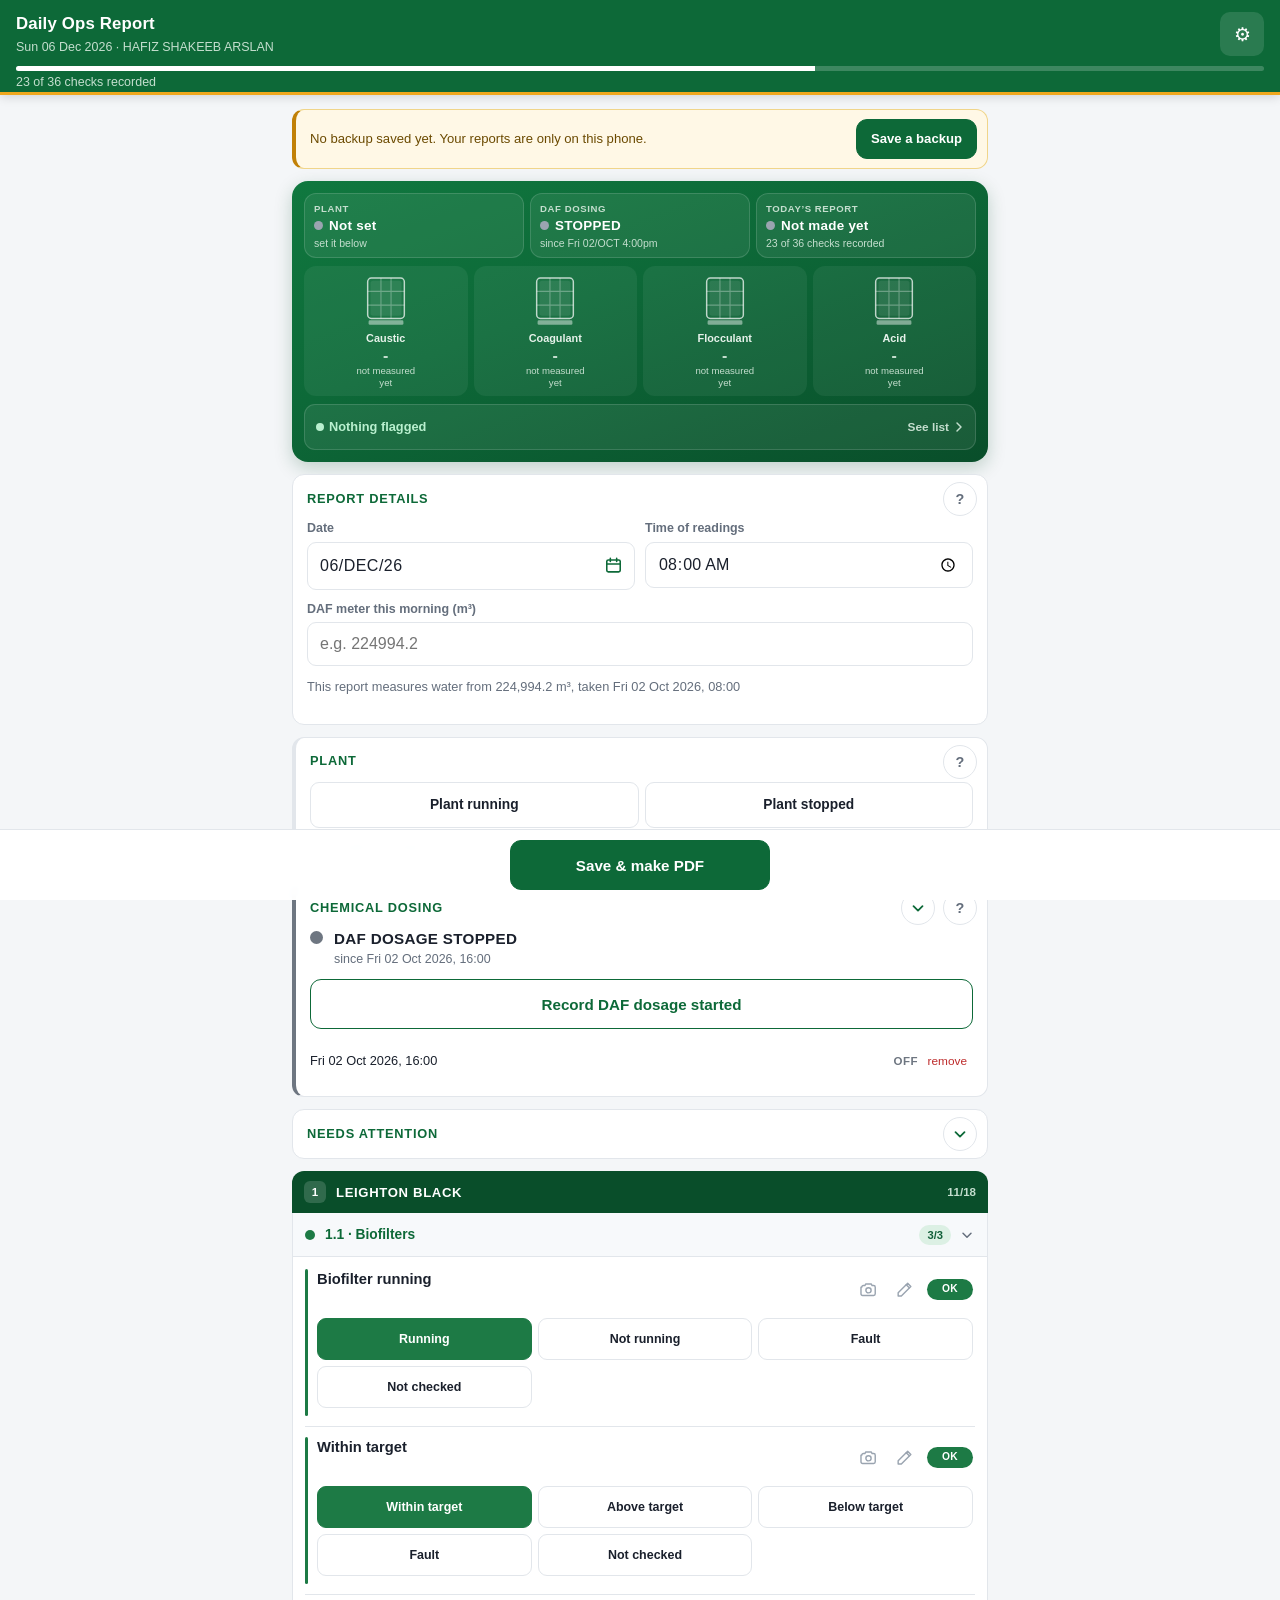
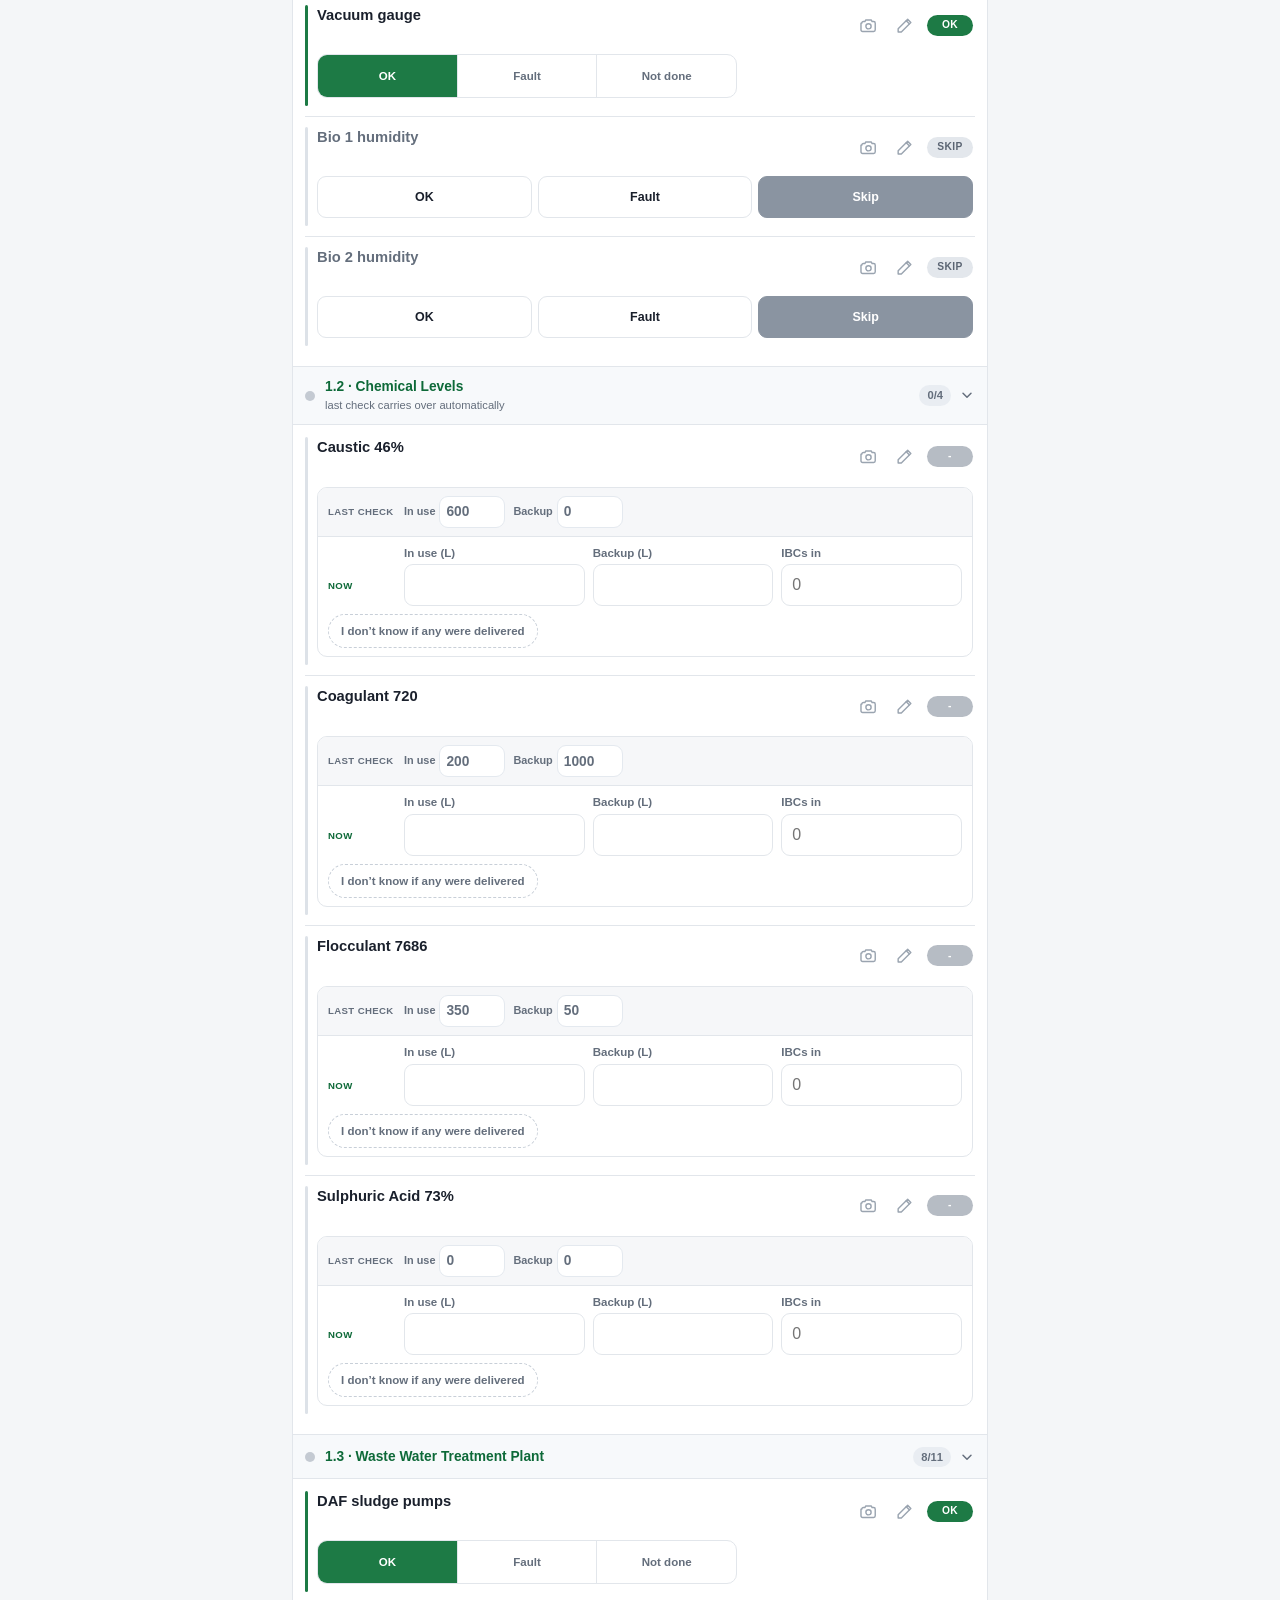
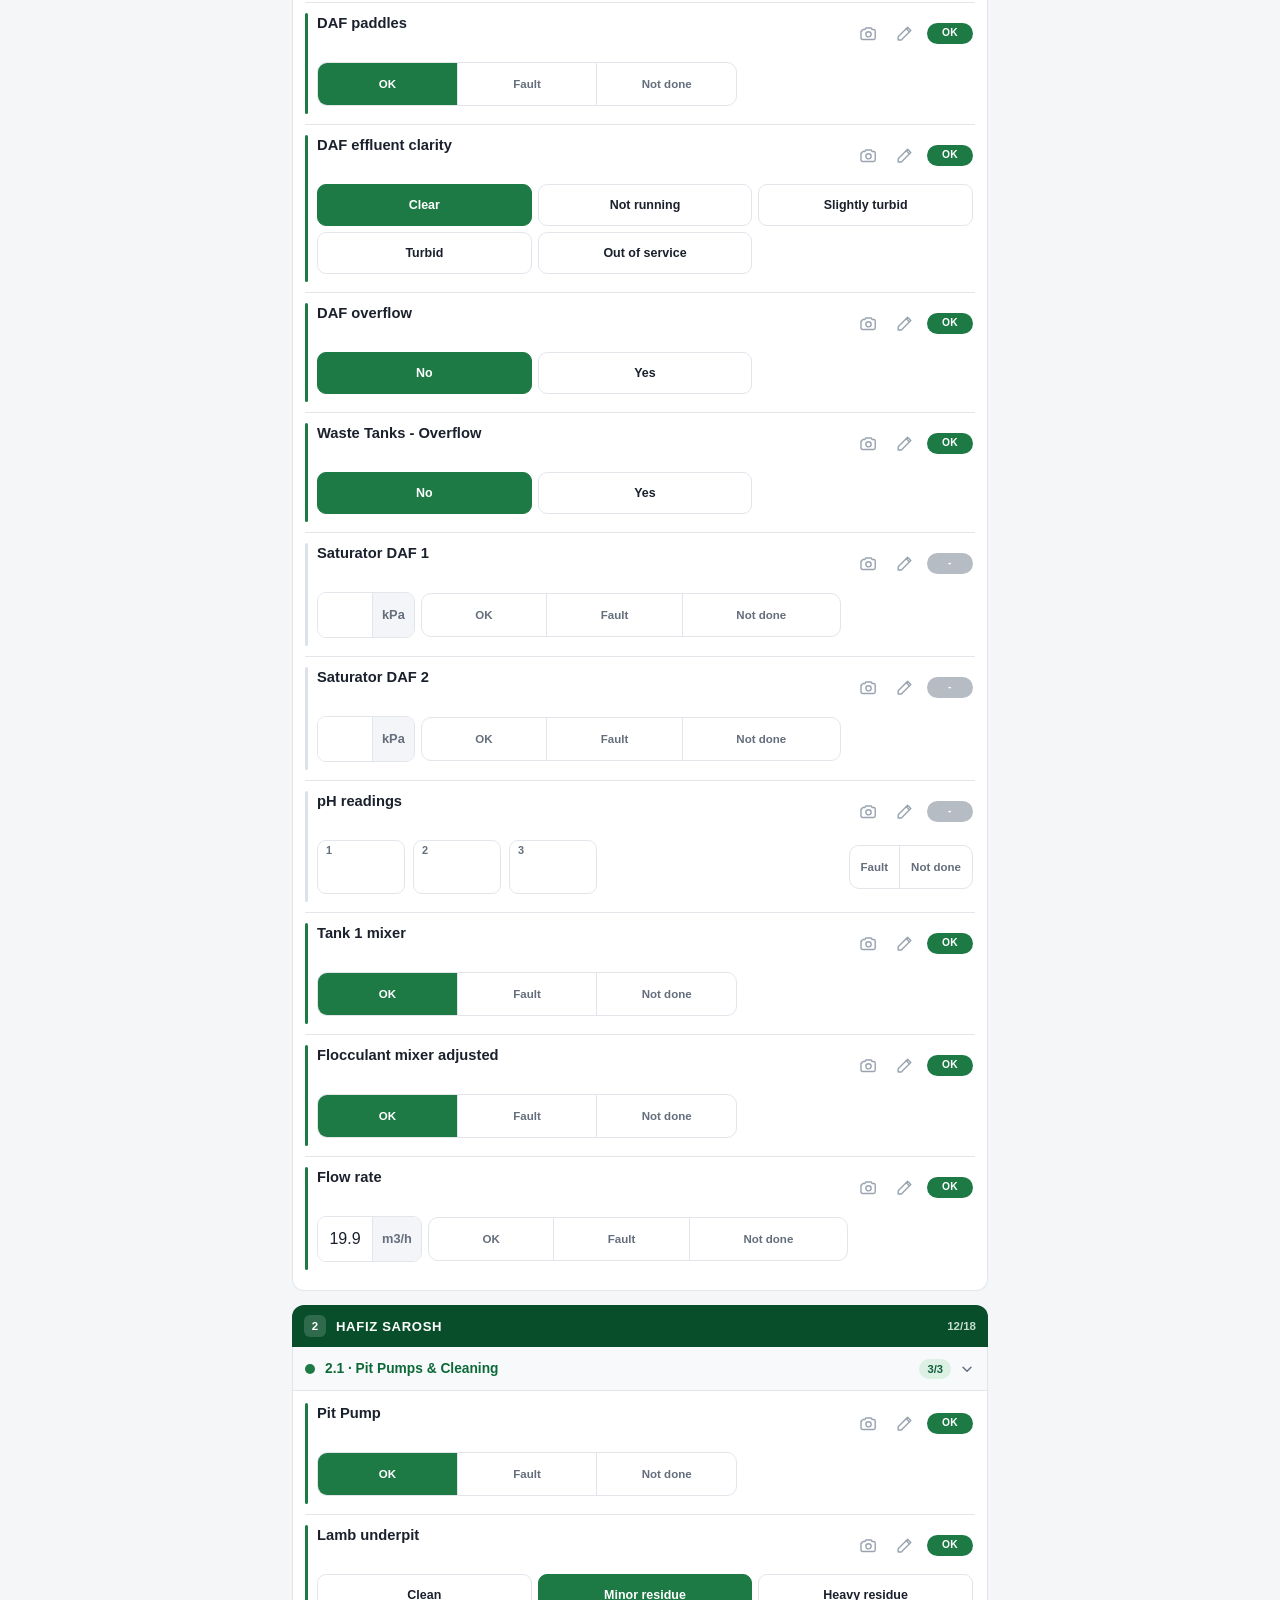
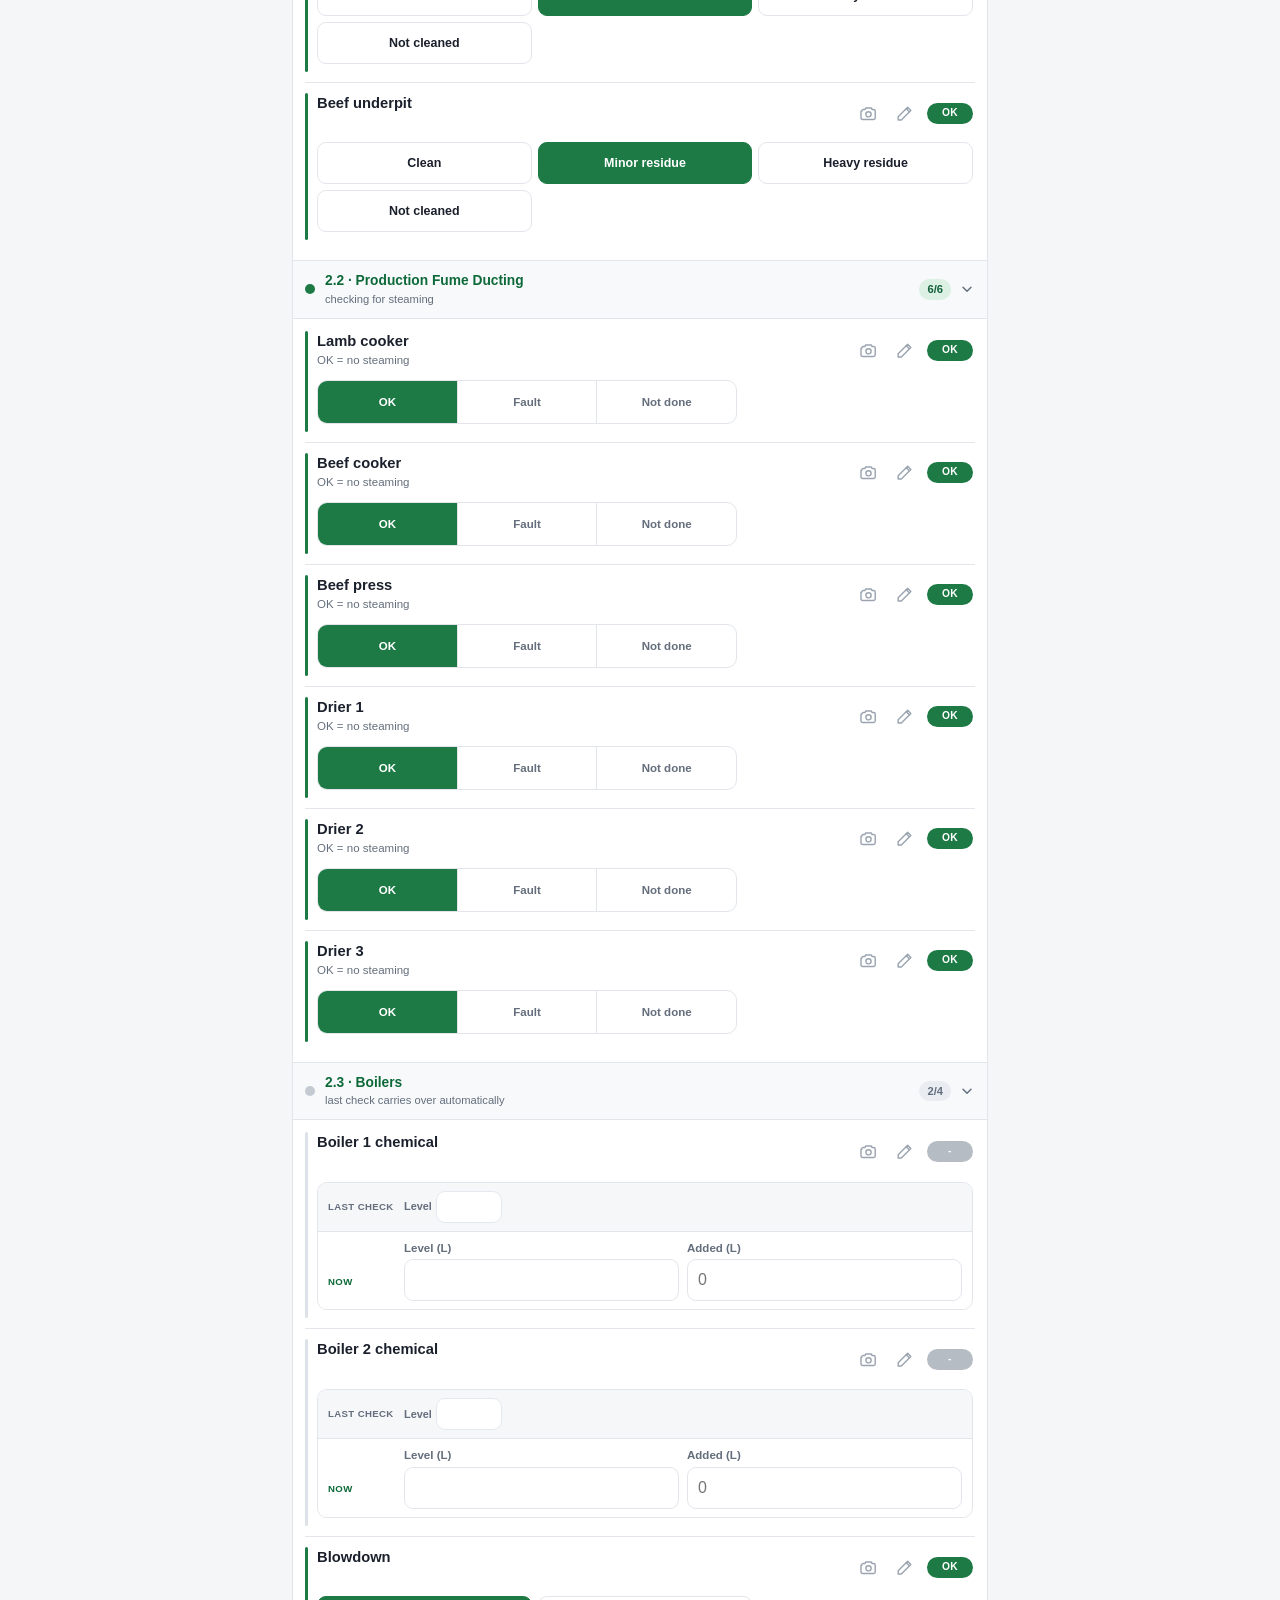
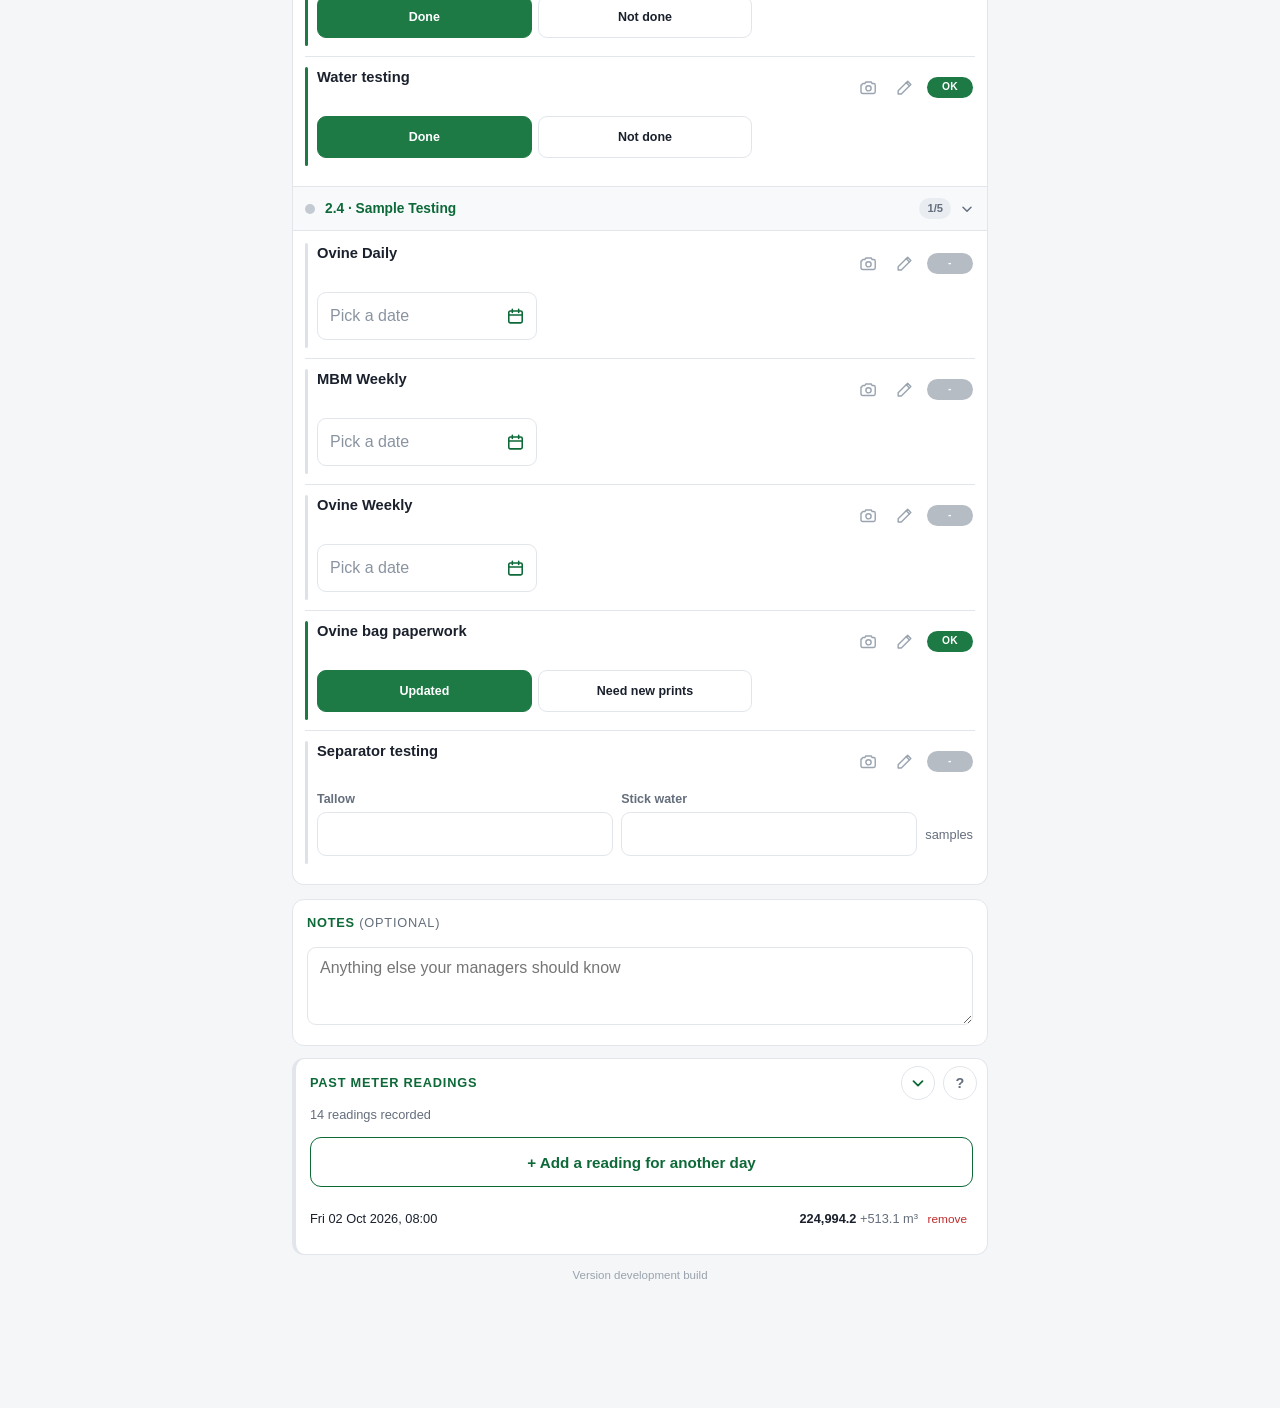
==== commit be00c73b: "Add files via upload" ====
--- a/www/index.html
+++ b/www/index.html
@@ -48,6 +48,11 @@
        from figures the sheet already works out; it adds nothing to the report. -->
   <section class="dash" id="dashboard" aria-label="The plant at a glance">
     <div class="dash-top">
+      <div class="dash-tile" id="dashPlant">
+        <span class="dash-label">Plant</span>
+        <span class="dash-state"><span class="dash-led"></span><span id="dashPlantState">Not set</span></span>
+        <span class="dash-sub" id="dashPlantSub">&nbsp;</span>
+      </div>
       <div class="dash-tile" id="dashDaf">
         <span class="dash-label">DAF dosing</span>
         <span class="dash-state"><span class="dash-led"></span><span id="dashDafState">Not logged</span></span>
@@ -94,6 +99,37 @@
       <input type="number" inputmode="decimal" step="any" id="fMeter" placeholder="e.g. 224994.2">
     </label>
     <p class="muted small" id="prevMeterNote">&nbsp;</p>
+  </section>
+
+  <!-- ---------- plant running or stopped ----------
+       Filled by renderPlant(). A switch kept from report to report until it
+       is changed, so it is only touched when the plant starts or stops. -->
+  <section class="card plant-card" id="plantCard">
+    <div class="card-head">
+      <h2>Plant</h2>
+      <div class="card-tools">
+        <button type="button" class="help-btn" data-help="helpPlant"
+                aria-expanded="false" aria-label="What this section is for">?</button>
+      </div>
+    </div>
+    <div class="help-text" id="helpPlant" hidden>
+      <p>Set this when the plant starts or stops. It stays as you set it, from one
+      report to the next, until you change it.</p>
+      <p>While the plant is stopped, the pH readings and a biofilter that is not
+      running are not flagged &mdash; they are expected then. The pH is also not
+      flagged whenever the DAF dosage was off at the time of the readings.</p>
+      <p>When the plant is running and the DAF dosage is stopped, this card asks
+      you to start the dosage.</p>
+    </div>
+    <div class="choicerow plant-choice">
+      <button type="button" class="cbtn ok" data-plant="running" aria-pressed="false">Plant running</button>
+      <button type="button" class="cbtn todo" data-plant="stopped" aria-pressed="false">Plant stopped</button>
+    </div>
+    <div class="nag plant-warn" id="plantWarn" hidden>
+      <span>The plant is running but the DAF dosage is stopped. Start the dosage, then record it.</span>
+      <button type="button" class="btn btn-primary" id="btnPlantDosing">Record start</button>
+    </div>
+    <p class="muted small plant-note" id="plantNote" hidden></p>
   </section>
 
   <!-- ---------- DAF running log ---------- -->
@@ -364,8 +400,10 @@
       The numbers that decide when a check is flagged. At or past
       <strong>Fault</strong> it is reported as a fault; at or past
       <strong>Monitor</strong>, as needing a watch. The four chemicals are judged
-      on how many days they will last. Their litre levels are only used until the
-      app has enough history to know how fast each one goes.
+      only on what is on site: <strong>Refill</strong> when the usage tank is at or
+      below its level, and <strong>Order</strong> when the backup is &mdash; counting
+      the IBC a refill will use, so one full IBC as backup with a low usage tank
+      says refill and order. An empty tank is red; a low one is amber.
     </div>
     <div id="thresholdForm"></div>
     <div class="sheet-foot">
--- a/www/styles.css
+++ b/www/styles.css
@@ -668,6 +668,11 @@
 .cbtn[aria-pressed="true"].watch { background: var(--watch-fill); border-color: var(--watch); color: var(--on-watch); }
 .cbtn[aria-pressed="true"].fault { background: var(--fault); border-color: var(--fault); }
 .cbtn[aria-pressed="true"].todo  { background: var(--todo);  border-color: var(--todo); }
+/* Skip: a quiet grey, because a skipped check is simply not reported. */
+.cbtn[aria-pressed="true"].skip  { background: #8a94a1; border-color: #8a94a1; }
+/* An answer that is normally a problem but is expected today - the biofilter
+   "Not running" while the plant is stopped - is not shown in red. */
+.item[data-eased="true"] .cbtn[aria-pressed="true"] { background: #8a94a1; border-color: #8a94a1; color: #fff; }
 
 .btn.full { width: 100%; flex: none; }
 
@@ -690,6 +695,13 @@
 .pill.fault { background: var(--fault); }
 .pill.todo { background: var(--todo); }
 .pill.blank { background: #b6bcc4; }
+.pill.skip { background: #e3e7ec; color: #5b6573; }
+/* A skipped row stays on the sheet, so it can be brought back, but reads as
+   set aside. */
+.item[data-state="skip"] .item-label { color: var(--slate); }
+
+/* Why a reading outside its limits is not flagged, e.g. "the plant is stopped". */
+.item-info { margin: 6px 0 0; font-size: .74rem; line-height: 1.35; color: var(--slate); }
 
 /* ---------------- photos ---------------- */
 
@@ -759,7 +771,18 @@
 .note-input { margin-top: 8px; }
 .note-input input { margin-top: 0; }
 
+/* ---------------- plant running or stopped ---------------- */
+.plant-card { border-left: 4px solid var(--line); }
+.plant-card.running { border-left-color: var(--ok); }
+.plant-card.stopped { border-left-color: var(--todo); }
+.plant-choice { margin-top: 0; }
+.plant-choice .cbtn { flex: 1 1 0; min-width: 0; min-height: 46px; font-size: .86rem; }
+.nag.plant-warn { margin: 11px 0 0; }
+.plant-note { margin: 10px 0 0; }
+
 /* ---------------- DAF running log ---------------- */
+/* Scrolled to from the plant card, so it has to land below the sticky top bar. */
+#dosingCard { scroll-margin-top: calc(var(--topbar-h) + 10px); }
 .dosing-card { border-left: 4px solid var(--line); }
 .dosing-card.running { border-left-color: var(--ok); }
 .dosing-card.stopped { border-left-color: var(--todo); }
@@ -1154,38 +1177,42 @@
   background: linear-gradient(160deg, #10783f 0%, var(--brand) 42%, var(--brand-dark) 100%);
   box-shadow: 0 6px 18px rgba(9, 78, 42, .22);
 }
-.dash-top { display: grid; grid-template-columns: 1fr 1fr; gap: 8px; }
+/* Three tiles: the plant, the DAF dosing and today's report. */
+.dash-top { display: grid; grid-template-columns: repeat(3, minmax(0, 1fr)); gap: 6px; }
 .dash-tile {
   min-width: 0;
-  padding: 9px 11px 8px;
+  padding: 8px 8px 7px 9px;
   border: 1px solid rgba(255,255,255,.14);
   border-radius: 12px;
   background: rgba(255,255,255,.07);
 }
 .dash-label {
   display: block;
-  font-size: .62rem;
+  font-size: .6rem;
   font-weight: 800;
-  letter-spacing: .08em;
+  letter-spacing: .06em;
   text-transform: uppercase;
   color: #c4dece;
   white-space: nowrap;
   overflow: hidden;
   text-overflow: ellipsis;
 }
+/* A third of the panel is narrow on a phone, so a longer state ("Not made
+   yet") is allowed onto a second line rather than being cut off. */
 .dash-state {
   display: flex;
-  align-items: center;
-  gap: 7px;
+  align-items: flex-start;
+  gap: 6px;
   margin-top: 3px;
-  font-size: .95rem;
+  font-size: .84rem;
   font-weight: 800;
+  line-height: 1.2;
   letter-spacing: .02em;
-  white-space: nowrap;
 }
 .dash-led {
-  flex: 0 0 10px;
-  width: 10px; height: 10px;
+  flex: 0 0 9px;
+  width: 9px; height: 9px;
+  margin-top: 3px;
   border-radius: 50%;
   background: #9aa4b0;
 }
@@ -1201,10 +1228,16 @@
 .dash-tile.warn .dash-state { color: #ffd98a; }
 .dash-sub {
   display: block;
-  margin-top: 1px;
-  font-size: .7rem;
+  margin-top: 2px;
+  font-size: .66rem;
   line-height: 1.3;
   color: #c4dece;
+}
+.dash-tile.warn .dash-sub { color: #ffd98a; font-weight: 700; }
+/* On a 360px phone a third of the panel is too narrow for "TODAY'S REPORT"
+   on one line, so it goes onto two rather than being cut short. */
+@media (max-width: 374px) {
+  .dash-label { white-space: normal; }
 }
 
 /* Four IBCs. The fill is the usage tank's level; the colour is the same
